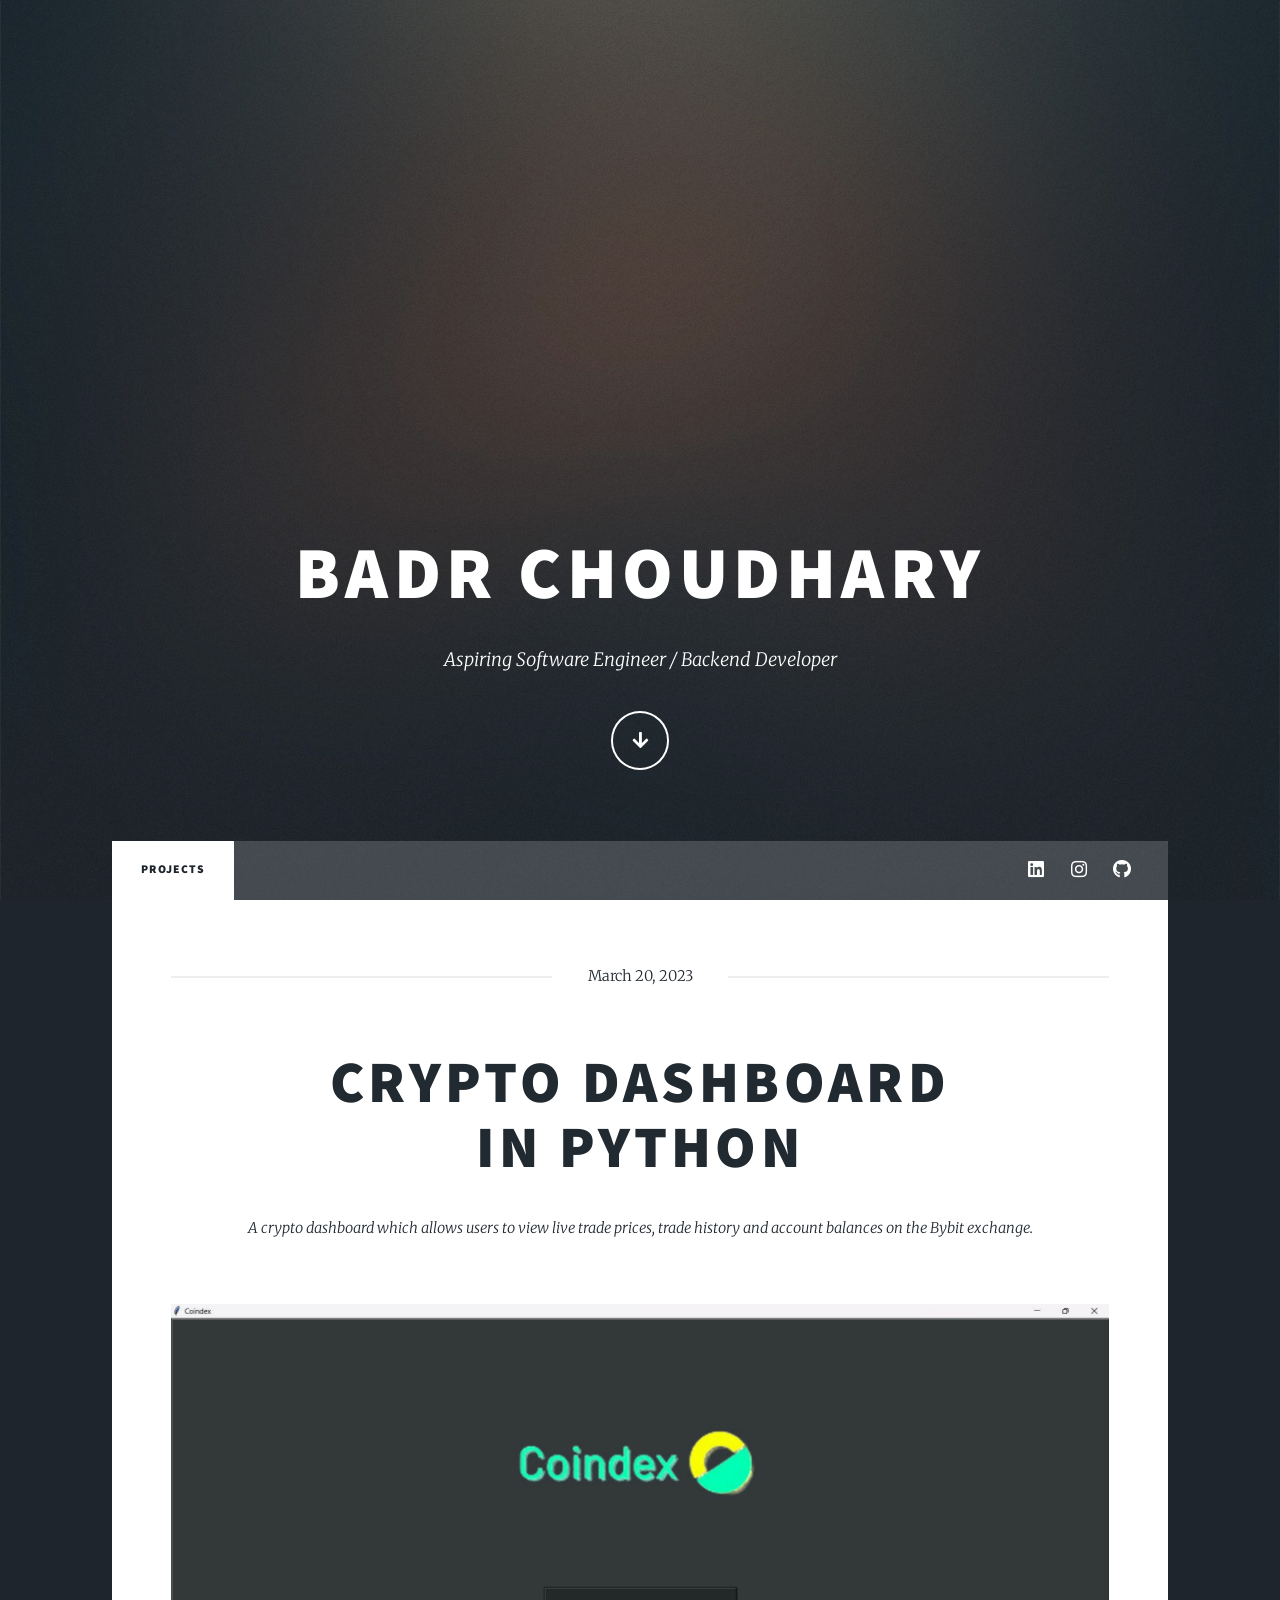
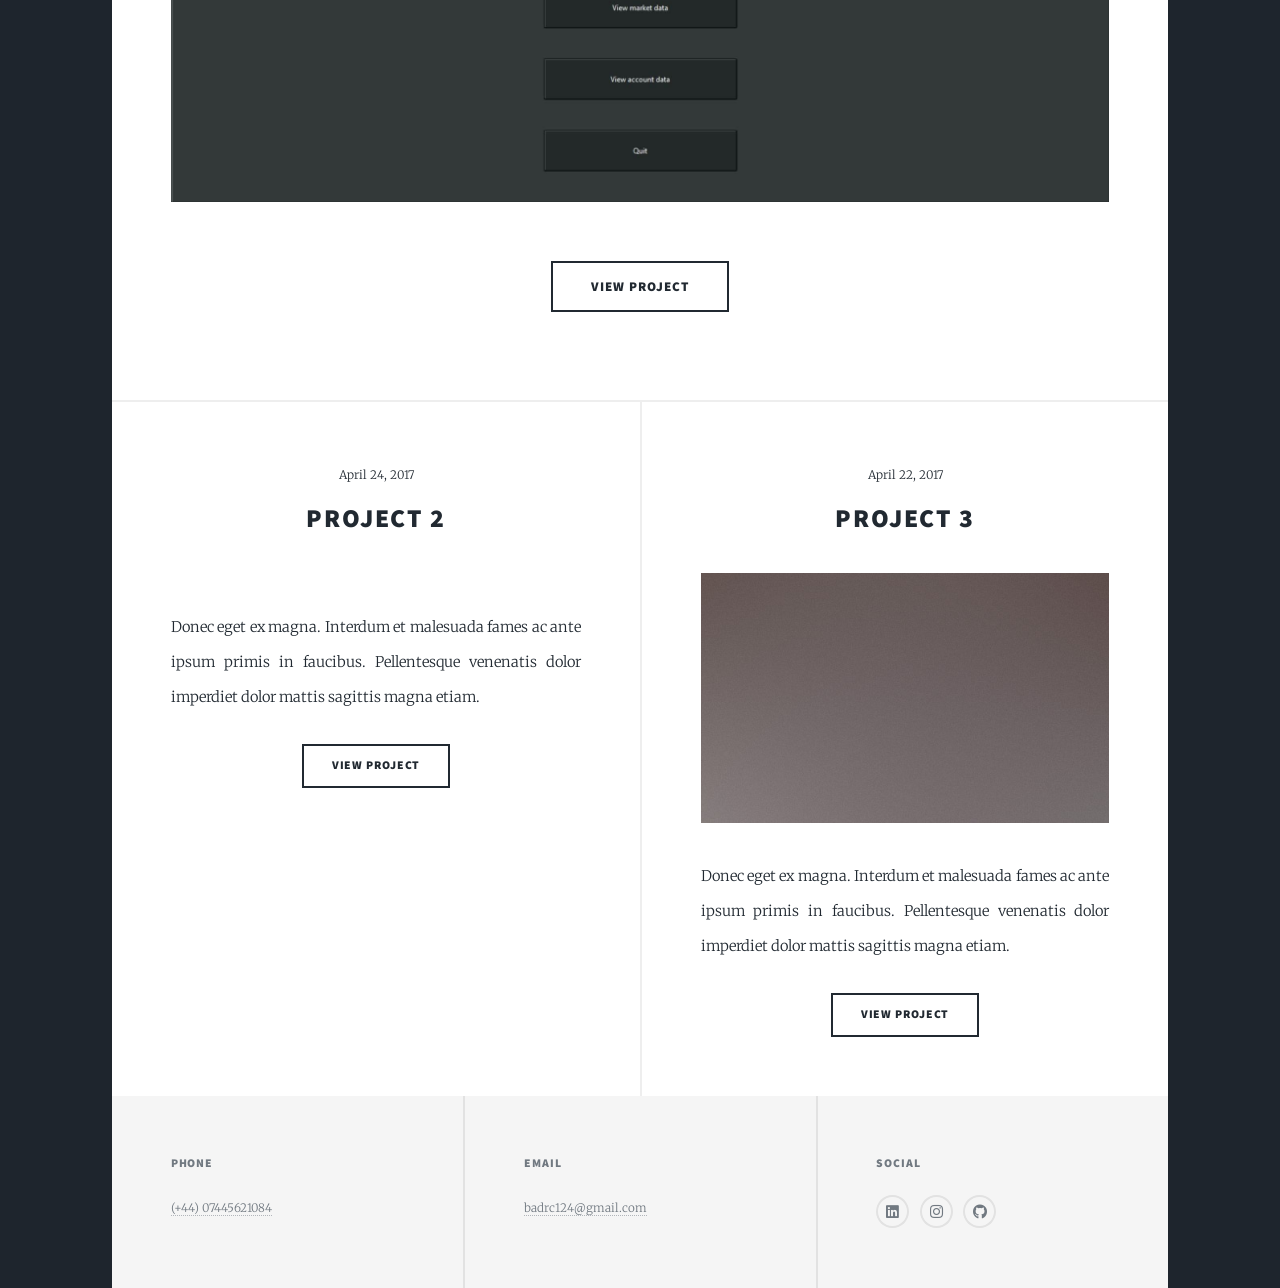
==== index.html @ b9e89e2e "Update index.html" ====
<!DOCTYPE HTML>
<html>
	<head>
		<title>Badr Choudhary Portfolio</title>
		<meta charset="utf-8" />
		<meta name="viewport" content="width=device-width, initial-scale=1, user-scalable=no" />
		<link rel="stylesheet" href="assets/css/main.css" />
		<noscript><link rel="stylesheet" href="assets/css/noscript.css" /></noscript>
	</head>
	<body class="is-preload">

		<!-- Wrapper -->
			<div id="wrapper" class="fade-in">

				<!-- Intro -->
					<div id="intro">
						<h1>Badr Choudhary<br />
						</h1>
						<p>Aspiring Software Engineer / Backend Developer</p>
						<ul class="actions">
							<li><a href="#header" class="button icon solid solo fa-arrow-down scrolly">Continue</a></li>
						</ul>
					</div>

				<!-- Header -->
					<header id="header">
						<a href="Badr Choudhary CV [Jan25].pdf" class="logo">Resume</a>
					</header>

				<!-- Nav -->
					<nav id="nav">
						<ul class="links">
							<li class="active"><a href="index.html">Projects</a></li>
						</ul>
						<ul class="icons">
							<li><a href="https://www.linkedin.com/in/badr-c-0513931ab/" class="icon brands fa-linkedin"><span class="label">LinkedIn</span></a></li>
							<li><a href="https://www.instagram.com/badrc15/" class="icon brands fa-instagram"><span class="label">Instagram</span></a></li>
							<li><a href="https://github.com/badrc15" class="icon brands fa-github"><span class="label">GitHub</span></a></li>
						</ul>
					</nav>

				<!-- Main -->
					<div id="main">

						<!-- Featured Post -->
							<article class="post featured">
								<header class="major">
									<span class="date">March 20, 2023</span>
									<h2><a href="https://github.com/badrc15/Crypto-Dashboard/blob/main/main.py">Crypto Dashboard<br>
									in Python</a></h2>
									<p>A crypto dashboard which allows users to view live trade prices, trade history and account balances on the Bybit exchange.</p>
								</header>
								<a href="https://github.com/badrc15/Crypto-Dashboard/blob/main/main.py" class="image main"><img src="images/CryptoProject.jpg" alt="" /></a>
								<ul class="actions special">
									<li><a href="https://github.com/badrc15/Crypto-Dashboard/blob/main/main.py" class="button large">View Project</a></li>
								</ul>
							</article>

						<!-- Posts -->
							<section class="posts">
								<article>
									<header>
										<span class="date">April 24, 2017</span>
										<h2><a href="#">Project 2</a></h2>
									</header>
									<a href="#" class="image fit"><img src="CryptoProject.jpg" alt="" /></a>
									<p>Donec eget ex magna. Interdum et malesuada fames ac ante ipsum primis in faucibus. Pellentesque venenatis dolor imperdiet dolor mattis sagittis magna etiam.</p>
									<ul class="actions special">
										<li><a href="#" class="button">View Project</a></li>
									</ul>
								</article>
								<article>
									<header>
										<span class="date">April 22, 2017</span>
										<h2><a href="#">Project 3</a></h2>
									</header>
									<a href="#" class="image fit"><img src="images/pic03.jpg" alt="" /></a>
									<p>Donec eget ex magna. Interdum et malesuada fames ac ante ipsum primis in faucibus. Pellentesque venenatis dolor imperdiet dolor mattis sagittis magna etiam.</p>
									<ul class="actions special">
										<li><a href="#" class="button">View Project</a></li>
									</ul>
								</article>
							</section>
					</div>

				<!-- Footer -->
				<footer id="footer">
						<section>
							<h3>Phone</h3>
							<p><a href="#">(+44) 07445621084</a></p>
						</section>
						<section>
							<h3>Email</h3>
							<p><a href="#">badrc124@gmail.com</a></p>
						</section>
						<section>
							<h3>Social</h3>
							<ul class="icons alt">
								<li><a href="https://www.linkedin.com/in/badr-c-0513931ab/" class="icon brands fa-linkedin"><span class="label">LinkedIn</span></a></li>
								<li><a href="https://www.instagram.com/badrc15/" class="icon brands alt fa-instagram"><span class="label">Instagram</span></a></li>
								<li><a href="https://github.com/badrc15" class="icon brands alt fa-github"><span class="label">GitHub</span></a></li>
							</ul>
						</section>
				</footer>
			</div>

		<!-- Scripts -->
			<script src="assets/js/jquery.min.js"></script>
			<script src="assets/js/jquery.scrollex.min.js"></script>
			<script src="assets/js/jquery.scrolly.min.js"></script>
			<script src="assets/js/browser.min.js"></script>
			<script src="assets/js/breakpoints.min.js"></script>
			<script src="assets/js/util.js"></script>
			<script src="assets/js/main.js"></script>

	</body>
</html>
---- assets/css/main.css ----
@import url(fontawesome-all.min.css);
@import url("https://fonts.googleapis.com/css?family=Merriweather:300,700,300italic,700italic|Source+Sans+Pro:900");

/*
	Massively by HTML5 UP
	html5up.net | @ajlkn
	Free for personal and commercial use under the CCA 3.0 license (html5up.net/license)
*/

html, body, div, span, applet, object,
iframe, h1, h2, h3, h4, h5, h6, p, blockquote,
pre, a, abbr, acronym, address, big, cite,
code, del, dfn, em, img, ins, kbd, q, s, samp,
small, strike, strong, sub, sup, tt, var, b,
u, i, center, dl, dt, dd, ol, ul, li, fieldset,
form, label, legend, table, caption, tbody,
tfoot, thead, tr, th, td, article, aside,
canvas, details, embed, figure, figcaption,
footer, header, hgroup, menu, nav, output, ruby,
section, summary, time, mark, audio, video {
	margin: 0;
	padding: 0;
	border: 0;
	font-size: 100%;
	font: inherit;
	vertical-align: baseline;}

article, aside, details, figcaption, figure,
footer, header, hgroup, menu, nav, section {
	display: block;}

body {
	line-height: 1;
}

ol, ul {
	list-style: none;
}

blockquote, q {
	quotes: none;
}

	blockquote:before, blockquote:after, q:before, q:after {
		content: '';
		content: none;
	}

table {
	border-collapse: collapse;
	border-spacing: 0;
}

body {
	-webkit-text-size-adjust: none;
}

mark {
	background-color: transparent;
	color: inherit;
}

input::-moz-focus-inner {
	border: 0;
	padding: 0;
}

input, select, textarea {
	-moz-appearance: none;
	-webkit-appearance: none;
	-ms-appearance: none;
	appearance: none;
}

/* Basic */

	@-ms-viewport {
		width: device-width;
	}

	body {
		-ms-overflow-style: scrollbar;
	}

	@media screen and (max-width: 480px) {

		html, body {
			min-width: 320px;
		}

	}

	html {
		box-sizing: border-box;
	}

	*, *:before, *:after {
		box-sizing: inherit;
	}

	body {
		background-color: #1e252d;
	}

		body.is-preload *, body.is-preload *:before, body.is-preload *:after {
			-moz-animation: none !important;
			-webkit-animation: none !important;
			-ms-animation: none !important;
			animation: none !important;
			-moz-transition: none !important;
			-webkit-transition: none !important;
			-ms-transition: none !important;
			transition: none !important;
		}

/* Type */

	html {
		font-size: 16pt;
	}

		@media screen and (max-width: 1680px) {

			html {
				font-size: 12pt;
			}

		}

		@media screen and (max-width: 1280px) {

			html {
				font-size: 11pt;
			}

		}

		@media screen and (max-width: 360px) {

			html {
				font-size: 10pt;
			}

		}

	body {
		color: #212931;
	}

	body, input, select, textarea {
		font-family: "Merriweather", Georgia, serif;
		font-weight: 300;
		font-size: 1rem;
		line-height: 2.375;
	}

	a {
		-moz-transition: color 0.2s ease-in-out, background-color 0.2s ease-in-out, border-color 0.2s ease-in-out, box-shadow 0.2s ease-in-out;
		-webkit-transition: color 0.2s ease-in-out, background-color 0.2s ease-in-out, border-color 0.2s ease-in-out, box-shadow 0.2s ease-in-out;
		-ms-transition: color 0.2s ease-in-out, background-color 0.2s ease-in-out, border-color 0.2s ease-in-out, box-shadow 0.2s ease-in-out;
		transition: color 0.2s ease-in-out, background-color 0.2s ease-in-out, border-color 0.2s ease-in-out, box-shadow 0.2s ease-in-out;
		border-bottom: dotted 1px;
		text-decoration: none;
	}

		a:hover {
			border-bottom-color: transparent;
		}

	strong, b {
		font-weight: 600;
	}

	em, i {
		font-style: italic;
	}

	p {
		text-align: justify;
		margin: 0 0 2rem 0;
	}

	h1, h2, h3, h4, h5, h6 {
		font-family: "Source Sans Pro", Helvetica, sans-serif;
		font-weight: 900;
		line-height: 1.5;
		letter-spacing: 0.075em;
		text-transform: uppercase;
		margin: 0 0 1rem 0;
	}

		h1 a, h2 a, h3 a, h4 a, h5 a, h6 a {
			border-bottom: 0;
			color: inherit;
			text-decoration: none;
		}

	h1 {
		font-size: 4rem;
		line-height: 1.1;
		margin: 0 0 2rem 0;
	}

	h2 {
		font-size: 1.75rem;
		line-height: 1.3;
		margin: 0 0 1.5rem 0;
	}

	h3 {
		font-size: 1.25rem;
		margin: 0 0 1.5rem 0;
	}

	h4 {
		font-size: 1rem;
	}

	h5 {
		font-size: 0.9rem;
	}

	h6 {
		font-size: 0.8rem;
	}

	sub {
		font-size: 0.8rem;
		position: relative;
		top: 0.5rem;
	}

	sup {
		font-size: 0.8rem;
		position: relative;
		top: -0.5rem;
	}

	blockquote {
		border-left: solid 4px;
		font-style: italic;
		margin: 0 0 2rem 0;
		padding: 0.5rem 0 0.5rem 2rem;
	}

	code {
		border: solid 2px;
		font-family: "Courier New", monospace;
		font-size: 0.9rem;
		margin: 0 0.25rem;
		padding: 0.25rem 0.65rem;
	}

	pre {
		-webkit-overflow-scrolling: touch;
		font-family: "Courier New", monospace;
		font-size: 0.9rem;
		margin: 0 0 2rem 0;
	}

		pre code {
			display: block;
			line-height: 1.75;
			padding: 1rem 1.5rem;
			overflow-x: auto;
		}

	hr {
		border: 0;
		border-bottom: solid 2px;
		margin: 3rem 0;
	}

		hr.major {
			margin: 5rem 0;
		}

	.align-left {
		text-align: left;
	}

	.align-center {
		text-align: center;
	}

	.align-right {
		text-align: right;
	}

	input, select, textarea {
		color: #212931;
	}

	a {
		color: #212931;
		border-bottom-color: rgba(33, 41, 49, 0.5);
	}

		a:hover {
			border-bottom-color: transparent;
			color: #18bfef !important;
		}

	strong, b {
		color: #212931;
	}

	h1, h2, h3, h4, h5, h6 {
		color: #212931;
	}

	blockquote {
		border-left-color: #eeeeee;
	}

	code {
		background: rgba(220, 220, 220, 0.25);
		border-color: #eeeeee;
	}

	hr {
		border-bottom-color: #eeeeee;
	}

/* Row */

	.row {
		display: flex;
		flex-wrap: wrap;
		box-sizing: border-box;
		align-items: stretch;
	}

		.row > * {
			box-sizing: border-box;
		}

		.row.gtr-uniform > * > :last-child {
			margin-bottom: 0;
		}

		.row.aln-left {
			justify-content: flex-start;
		}

		.row.aln-center {
			justify-content: center;
		}

		.row.aln-right {
			justify-content: flex-end;
		}

		.row.aln-top {
			align-items: flex-start;
		}

		.row.aln-middle {
			align-items: center;
		}

		.row.aln-bottom {
			align-items: flex-end;
		}

		.row > .imp {
			order: -1;
		}

		.row > .col-1 {
			width: 8.33333%;
		}

		.row > .off-1 {
			margin-left: 8.33333%;
		}

		.row > .col-2 {
			width: 16.66667%;
		}

		.row > .off-2 {
			margin-left: 16.66667%;
		}

		.row > .col-3 {
			width: 25%;
		}

		.row > .off-3 {
			margin-left: 25%;
		}

		.row > .col-4 {
			width: 33.33333%;
		}

		.row > .off-4 {
			margin-left: 33.33333%;
		}

		.row > .col-5 {
			width: 41.66667%;
		}

		.row > .off-5 {
			margin-left: 41.66667%;
		}

		.row > .col-6 {
			width: 50%;
		}

		.row > .off-6 {
			margin-left: 50%;
		}

		.row > .col-7 {
			width: 58.33333%;
		}

		.row > .off-7 {
			margin-left: 58.33333%;
		}

		.row > .col-8 {
			width: 66.66667%;
		}

		.row > .off-8 {
			margin-left: 66.66667%;
		}

		.row > .col-9 {
			width: 75%;
		}

		.row > .off-9 {
			margin-left: 75%;
		}

		.row > .col-10 {
			width: 83.33333%;
		}

		.row > .off-10 {
			margin-left: 83.33333%;
		}

		.row > .col-11 {
			width: 91.66667%;
		}

		.row > .off-11 {
			margin-left: 91.66667%;
		}

		.row > .col-12 {
			width: 100%;
		}

		.row > .off-12 {
			margin-left: 100%;
		}

		.row.gtr-0 {
			margin-top: 0;
			margin-left: 0rem;
		}

			.row.gtr-0 > * {
				padding: 0 0 0 0rem;
			}

			.row.gtr-0.gtr-uniform {
				margin-top: 0rem;
			}

				.row.gtr-0.gtr-uniform > * {
					padding-top: 0rem;
				}

		.row.gtr-25 {
			margin-top: 0;
			margin-left: -0.375rem;
		}

			.row.gtr-25 > * {
				padding: 0 0 0 0.375rem;
			}

			.row.gtr-25.gtr-uniform {
				margin-top: -0.375rem;
			}

				.row.gtr-25.gtr-uniform > * {
					padding-top: 0.375rem;
				}

		.row.gtr-50 {
			margin-top: 0;
			margin-left: -0.75rem;
		}

			.row.gtr-50 > * {
				padding: 0 0 0 0.75rem;
			}

			.row.gtr-50.gtr-uniform {
				margin-top: -0.75rem;
			}

				.row.gtr-50.gtr-uniform > * {
					padding-top: 0.75rem;
				}

		.row {
			margin-top: 0;
			margin-left: -1.5rem;
		}

			.row > * {
				padding: 0 0 0 1.5rem;
			}

			.row.gtr-uniform {
				margin-top: -1.5rem;
			}

				.row.gtr-uniform > * {
					padding-top: 1.5rem;
				}

		.row.gtr-150 {
			margin-top: 0;
			margin-left: -2.25rem;
		}

			.row.gtr-150 > * {
				padding: 0 0 0 2.25rem;
			}

			.row.gtr-150.gtr-uniform {
				margin-top: -2.25rem;
			}

				.row.gtr-150.gtr-uniform > * {
					padding-top: 2.25rem;
				}

		.row.gtr-200 {
			margin-top: 0;
			margin-left: -3rem;
		}

			.row.gtr-200 > * {
				padding: 0 0 0 3rem;
			}

			.row.gtr-200.gtr-uniform {
				margin-top: -3rem;
			}

				.row.gtr-200.gtr-uniform > * {
					padding-top: 3rem;
				}

		@media screen and (max-width: 1680px) {

			.row {
				display: flex;
				flex-wrap: wrap;
				box-sizing: border-box;
				align-items: stretch;
			}

				.row > * {
					box-sizing: border-box;
				}

				.row.gtr-uniform > * > :last-child {
					margin-bottom: 0;
				}

				.row.aln-left {
					justify-content: flex-start;
				}

				.row.aln-center {
					justify-content: center;
				}

				.row.aln-right {
					justify-content: flex-end;
				}

				.row.aln-top {
					align-items: flex-start;
				}

				.row.aln-middle {
					align-items: center;
				}

				.row.aln-bottom {
					align-items: flex-end;
				}

				.row > .imp-xlarge {
					order: -1;
				}

				.row > .col-1-xlarge {
					width: 8.33333%;
				}

				.row > .off-1-xlarge {
					margin-left: 8.33333%;
				}

				.row > .col-2-xlarge {
					width: 16.66667%;
				}

				.row > .off-2-xlarge {
					margin-left: 16.66667%;
				}

				.row > .col-3-xlarge {
					width: 25%;
				}

				.row > .off-3-xlarge {
					margin-left: 25%;
				}

				.row > .col-4-xlarge {
					width: 33.33333%;
				}

				.row > .off-4-xlarge {
					margin-left: 33.33333%;
				}

				.row > .col-5-xlarge {
					width: 41.66667%;
				}

				.row > .off-5-xlarge {
					margin-left: 41.66667%;
				}

				.row > .col-6-xlarge {
					width: 50%;
				}

				.row > .off-6-xlarge {
					margin-left: 50%;
				}

				.row > .col-7-xlarge {
					width: 58.33333%;
				}

				.row > .off-7-xlarge {
					margin-left: 58.33333%;
				}

				.row > .col-8-xlarge {
					width: 66.66667%;
				}

				.row > .off-8-xlarge {
					margin-left: 66.66667%;
				}

				.row > .col-9-xlarge {
					width: 75%;
				}

				.row > .off-9-xlarge {
					margin-left: 75%;
				}

				.row > .col-10-xlarge {
					width: 83.33333%;
				}

				.row > .off-10-xlarge {
					margin-left: 83.33333%;
				}

				.row > .col-11-xlarge {
					width: 91.66667%;
				}

				.row > .off-11-xlarge {
					margin-left: 91.66667%;
				}

				.row > .col-12-xlarge {
					width: 100%;
				}

				.row > .off-12-xlarge {
					margin-left: 100%;
				}

				.row.gtr-0 {
					margin-top: 0;
					margin-left: 0rem;
				}

					.row.gtr-0 > * {
						padding: 0 0 0 0rem;
					}

					.row.gtr-0.gtr-uniform {
						margin-top: 0rem;
					}

						.row.gtr-0.gtr-uniform > * {
							padding-top: 0rem;
						}

				.row.gtr-25 {
					margin-top: 0;
					margin-left: -0.375rem;
				}

					.row.gtr-25 > * {
						padding: 0 0 0 0.375rem;
					}

					.row.gtr-25.gtr-uniform {
						margin-top: -0.375rem;
					}

						.row.gtr-25.gtr-uniform > * {
							padding-top: 0.375rem;
						}

				.row.gtr-50 {
					margin-top: 0;
					margin-left: -0.75rem;
				}

					.row.gtr-50 > * {
						padding: 0 0 0 0.75rem;
					}

					.row.gtr-50.gtr-uniform {
						margin-top: -0.75rem;
					}

						.row.gtr-50.gtr-uniform > * {
							padding-top: 0.75rem;
						}

				.row {
					margin-top: 0;
					margin-left: -1.5rem;
				}

					.row > * {
						padding: 0 0 0 1.5rem;
					}

					.row.gtr-uniform {
						margin-top: -1.5rem;
					}

						.row.gtr-uniform > * {
							padding-top: 1.5rem;
						}

				.row.gtr-150 {
					margin-top: 0;
					margin-left: -2.25rem;
				}

					.row.gtr-150 > * {
						padding: 0 0 0 2.25rem;
					}

					.row.gtr-150.gtr-uniform {
						margin-top: -2.25rem;
					}

						.row.gtr-150.gtr-uniform > * {
							padding-top: 2.25rem;
						}

				.row.gtr-200 {
					margin-top: 0;
					margin-left: -3rem;
				}

					.row.gtr-200 > * {
						padding: 0 0 0 3rem;
					}

					.row.gtr-200.gtr-uniform {
						margin-top: -3rem;
					}

						.row.gtr-200.gtr-uniform > * {
							padding-top: 3rem;
						}

		}

		@media screen and (max-width: 1280px) {

			.row {
				display: flex;
				flex-wrap: wrap;
				box-sizing: border-box;
				align-items: stretch;
			}

				.row > * {
					box-sizing: border-box;
				}

				.row.gtr-uniform > * > :last-child {
					margin-bottom: 0;
				}

				.row.aln-left {
					justify-content: flex-start;
				}

				.row.aln-center {
					justify-content: center;
				}

				.row.aln-right {
					justify-content: flex-end;
				}

				.row.aln-top {
					align-items: flex-start;
				}

				.row.aln-middle {
					align-items: center;
				}

				.row.aln-bottom {
					align-items: flex-end;
				}

				.row > .imp-large {
					order: -1;
				}

				.row > .col-1-large {
					width: 8.33333%;
				}

				.row > .off-1-large {
					margin-left: 8.33333%;
				}

				.row > .col-2-large {
					width: 16.66667%;
				}

				.row > .off-2-large {
					margin-left: 16.66667%;
				}

				.row > .col-3-large {
					width: 25%;
				}

				.row > .off-3-large {
					margin-left: 25%;
				}

				.row > .col-4-large {
					width: 33.33333%;
				}

				.row > .off-4-large {
					margin-left: 33.33333%;
				}

				.row > .col-5-large {
					width: 41.66667%;
				}

				.row > .off-5-large {
					margin-left: 41.66667%;
				}

				.row > .col-6-large {
					width: 50%;
				}

				.row > .off-6-large {
					margin-left: 50%;
				}

				.row > .col-7-large {
					width: 58.33333%;
				}

				.row > .off-7-large {
					margin-left: 58.33333%;
				}

				.row > .col-8-large {
					width: 66.66667%;
				}

				.row > .off-8-large {
					margin-left: 66.66667%;
				}

				.row > .col-9-large {
					width: 75%;
				}

				.row > .off-9-large {
					margin-left: 75%;
				}

				.row > .col-10-large {
					width: 83.33333%;
				}

				.row > .off-10-large {
					margin-left: 83.33333%;
				}

				.row > .col-11-large {
					width: 91.66667%;
				}

				.row > .off-11-large {
					margin-left: 91.66667%;
				}

				.row > .col-12-large {
					width: 100%;
				}

				.row > .off-12-large {
					margin-left: 100%;
				}

				.row.gtr-0 {
					margin-top: 0;
					margin-left: 0rem;
				}

					.row.gtr-0 > * {
						padding: 0 0 0 0rem;
					}

					.row.gtr-0.gtr-uniform {
						margin-top: 0rem;
					}

						.row.gtr-0.gtr-uniform > * {
							padding-top: 0rem;
						}

				.row.gtr-25 {
					margin-top: 0;
					margin-left: -0.375rem;
				}

					.row.gtr-25 > * {
						padding: 0 0 0 0.375rem;
					}

					.row.gtr-25.gtr-uniform {
						margin-top: -0.375rem;
					}

						.row.gtr-25.gtr-uniform > * {
							padding-top: 0.375rem;
						}

				.row.gtr-50 {
					margin-top: 0;
					margin-left: -0.75rem;
				}

					.row.gtr-50 > * {
						padding: 0 0 0 0.75rem;
					}

					.row.gtr-50.gtr-uniform {
						margin-top: -0.75rem;
					}

						.row.gtr-50.gtr-uniform > * {
							padding-top: 0.75rem;
						}

				.row {
					margin-top: 0;
					margin-left: -1.5rem;
				}

					.row > * {
						padding: 0 0 0 1.5rem;
					}

					.row.gtr-uniform {
						margin-top: -1.5rem;
					}

						.row.gtr-uniform > * {
							padding-top: 1.5rem;
						}

				.row.gtr-150 {
					margin-top: 0;
					margin-left: -2.25rem;
				}

					.row.gtr-150 > * {
						padding: 0 0 0 2.25rem;
					}

					.row.gtr-150.gtr-uniform {
						margin-top: -2.25rem;
					}

						.row.gtr-150.gtr-uniform > * {
							padding-top: 2.25rem;
						}

				.row.gtr-200 {
					margin-top: 0;
					margin-left: -3rem;
				}

					.row.gtr-200 > * {
						padding: 0 0 0 3rem;
					}

					.row.gtr-200.gtr-uniform {
						margin-top: -3rem;
					}

						.row.gtr-200.gtr-uniform > * {
							padding-top: 3rem;
						}

		}

		@media screen and (max-width: 980px) {

			.row {
				display: flex;
				flex-wrap: wrap;
				box-sizing: border-box;
				align-items: stretch;
			}

				.row > * {
					box-sizing: border-box;
				}

				.row.gtr-uniform > * > :last-child {
					margin-bottom: 0;
				}

				.row.aln-left {
					justify-content: flex-start;
				}

				.row.aln-center {
					justify-content: center;
				}

				.row.aln-right {
					justify-content: flex-end;
				}

				.row.aln-top {
					align-items: flex-start;
				}

				.row.aln-middle {
					align-items: center;
				}

				.row.aln-bottom {
					align-items: flex-end;
				}

				.row > .imp-medium {
					order: -1;
				}

				.row > .col-1-medium {
					width: 8.33333%;
				}

				.row > .off-1-medium {
					margin-left: 8.33333%;
				}

				.row > .col-2-medium {
					width: 16.66667%;
				}

				.row > .off-2-medium {
					margin-left: 16.66667%;
				}

				.row > .col-3-medium {
					width: 25%;
				}

				.row > .off-3-medium {
					margin-left: 25%;
				}

				.row > .col-4-medium {
					width: 33.33333%;
				}

				.row > .off-4-medium {
					margin-left: 33.33333%;
				}

				.row > .col-5-medium {
					width: 41.66667%;
				}

				.row > .off-5-medium {
					margin-left: 41.66667%;
				}

				.row > .col-6-medium {
					width: 50%;
				}

				.row > .off-6-medium {
					margin-left: 50%;
				}

				.row > .col-7-medium {
					width: 58.33333%;
				}

				.row > .off-7-medium {
					margin-left: 58.33333%;
				}

				.row > .col-8-medium {
					width: 66.66667%;
				}

				.row > .off-8-medium {
					margin-left: 66.66667%;
				}

				.row > .col-9-medium {
					width: 75%;
				}

				.row > .off-9-medium {
					margin-left: 75%;
				}

				.row > .col-10-medium {
					width: 83.33333%;
				}

				.row > .off-10-medium {
					margin-left: 83.33333%;
				}

				.row > .col-11-medium {
					width: 91.66667%;
				}

				.row > .off-11-medium {
					margin-left: 91.66667%;
				}

				.row > .col-12-medium {
					width: 100%;
				}

				.row > .off-12-medium {
					margin-left: 100%;
				}

				.row.gtr-0 {
					margin-top: 0;
					margin-left: 0rem;
				}

					.row.gtr-0 > * {
						padding: 0 0 0 0rem;
					}

					.row.gtr-0.gtr-uniform {
						margin-top: 0rem;
					}

						.row.gtr-0.gtr-uniform > * {
							padding-top: 0rem;
						}

				.row.gtr-25 {
					margin-top: 0;
					margin-left: -0.375rem;
				}

					.row.gtr-25 > * {
						padding: 0 0 0 0.375rem;
					}

					.row.gtr-25.gtr-uniform {
						margin-top: -0.375rem;
					}

						.row.gtr-25.gtr-uniform > * {
							padding-top: 0.375rem;
						}

				.row.gtr-50 {
					margin-top: 0;
					margin-left: -0.75rem;
				}

					.row.gtr-50 > * {
						padding: 0 0 0 0.75rem;
					}

					.row.gtr-50.gtr-uniform {
						margin-top: -0.75rem;
					}

						.row.gtr-50.gtr-uniform > * {
							padding-top: 0.75rem;
						}

				.row {
					margin-top: 0;
					margin-left: -1.5rem;
				}

					.row > * {
						padding: 0 0 0 1.5rem;
					}

					.row.gtr-uniform {
						margin-top: -1.5rem;
					}

						.row.gtr-uniform > * {
							padding-top: 1.5rem;
						}

				.row.gtr-150 {
					margin-top: 0;
					margin-left: -2.25rem;
				}

					.row.gtr-150 > * {
						padding: 0 0 0 2.25rem;
					}

					.row.gtr-150.gtr-uniform {
						margin-top: -2.25rem;
					}

						.row.gtr-150.gtr-uniform > * {
							padding-top: 2.25rem;
						}

				.row.gtr-200 {
					margin-top: 0;
					margin-left: -3rem;
				}

					.row.gtr-200 > * {
						padding: 0 0 0 3rem;
					}

					.row.gtr-200.gtr-uniform {
						margin-top: -3rem;
					}

						.row.gtr-200.gtr-uniform > * {
							padding-top: 3rem;
						}

		}

		@media screen and (max-width: 736px) {

			.row {
				display: flex;
				flex-wrap: wrap;
				box-sizing: border-box;
				align-items: stretch;
			}

				.row > * {
					box-sizing: border-box;
				}

				.row.gtr-uniform > * > :last-child {
					margin-bottom: 0;
				}

				.row.aln-left {
					justify-content: flex-start;
				}

				.row.aln-center {
					justify-content: center;
				}

				.row.aln-right {
					justify-content: flex-end;
				}

				.row.aln-top {
					align-items: flex-start;
				}

				.row.aln-middle {
					align-items: center;
				}

				.row.aln-bottom {
					align-items: flex-end;
				}

				.row > .imp-small {
					order: -1;
				}

				.row > .col-1-small {
					width: 8.33333%;
				}

				.row > .off-1-small {
					margin-left: 8.33333%;
				}

				.row > .col-2-small {
					width: 16.66667%;
				}

				.row > .off-2-small {
					margin-left: 16.66667%;
				}

				.row > .col-3-small {
					width: 25%;
				}

				.row > .off-3-small {
					margin-left: 25%;
				}

				.row > .col-4-small {
					width: 33.33333%;
				}

				.row > .off-4-small {
					margin-left: 33.33333%;
				}

				.row > .col-5-small {
					width: 41.66667%;
				}

				.row > .off-5-small {
					margin-left: 41.66667%;
				}

				.row > .col-6-small {
					width: 50%;
				}

				.row > .off-6-small {
					margin-left: 50%;
				}

				.row > .col-7-small {
					width: 58.33333%;
				}

				.row > .off-7-small {
					margin-left: 58.33333%;
				}

				.row > .col-8-small {
					width: 66.66667%;
				}

				.row > .off-8-small {
					margin-left: 66.66667%;
				}

				.row > .col-9-small {
					width: 75%;
				}

				.row > .off-9-small {
					margin-left: 75%;
				}

				.row > .col-10-small {
					width: 83.33333%;
				}

				.row > .off-10-small {
					margin-left: 83.33333%;
				}

				.row > .col-11-small {
					width: 91.66667%;
				}

				.row > .off-11-small {
					margin-left: 91.66667%;
				}

				.row > .col-12-small {
					width: 100%;
				}

				.row > .off-12-small {
					margin-left: 100%;
				}

				.row.gtr-0 {
					margin-top: 0;
					margin-left: 0rem;
				}

					.row.gtr-0 > * {
						padding: 0 0 0 0rem;
					}

					.row.gtr-0.gtr-uniform {
						margin-top: 0rem;
					}

						.row.gtr-0.gtr-uniform > * {
							padding-top: 0rem;
						}

				.row.gtr-25 {
					margin-top: 0;
					margin-left: -0.375rem;
				}

					.row.gtr-25 > * {
						padding: 0 0 0 0.375rem;
					}

					.row.gtr-25.gtr-uniform {
						margin-top: -0.375rem;
					}

						.row.gtr-25.gtr-uniform > * {
							padding-top: 0.375rem;
						}

				.row.gtr-50 {
					margin-top: 0;
					margin-left: -0.75rem;
				}

					.row.gtr-50 > * {
						padding: 0 0 0 0.75rem;
					}

					.row.gtr-50.gtr-uniform {
						margin-top: -0.75rem;
					}

						.row.gtr-50.gtr-uniform > * {
							padding-top: 0.75rem;
						}

				.row {
					margin-top: 0;
					margin-left: -1.5rem;
				}

					.row > * {
						padding: 0 0 0 1.5rem;
					}

					.row.gtr-uniform {
						margin-top: -1.5rem;
					}

						.row.gtr-uniform > * {
							padding-top: 1.5rem;
						}

				.row.gtr-150 {
					margin-top: 0;
					margin-left: -2.25rem;
				}

					.row.gtr-150 > * {
						padding: 0 0 0 2.25rem;
					}

					.row.gtr-150.gtr-uniform {
						margin-top: -2.25rem;
					}

						.row.gtr-150.gtr-uniform > * {
							padding-top: 2.25rem;
						}

				.row.gtr-200 {
					margin-top: 0;
					margin-left: -3rem;
				}

					.row.gtr-200 > * {
						padding: 0 0 0 3rem;
					}

					.row.gtr-200.gtr-uniform {
						margin-top: -3rem;
					}

						.row.gtr-200.gtr-uniform > * {
							padding-top: 3rem;
						}

		}

		@media screen and (max-width: 480px) {

			.row {
				display: flex;
				flex-wrap: wrap;
				box-sizing: border-box;
				align-items: stretch;
			}

				.row > * {
					box-sizing: border-box;
				}

				.row.gtr-uniform > * > :last-child {
					margin-bottom: 0;
				}

				.row.aln-left {
					justify-content: flex-start;
				}

				.row.aln-center {
					justify-content: center;
				}

				.row.aln-right {
					justify-content: flex-end;
				}

				.row.aln-top {
					align-items: flex-start;
				}

				.row.aln-middle {
					align-items: center;
				}

				.row.aln-bottom {
					align-items: flex-end;
				}

				.row > .imp-xsmall {
					order: -1;
				}

				.row > .col-1-xsmall {
					width: 8.33333%;
				}

				.row > .off-1-xsmall {
					margin-left: 8.33333%;
				}

				.row > .col-2-xsmall {
					width: 16.66667%;
				}

				.row > .off-2-xsmall {
					margin-left: 16.66667%;
				}

				.row > .col-3-xsmall {
					width: 25%;
				}

				.row > .off-3-xsmall {
					margin-left: 25%;
				}

				.row > .col-4-xsmall {
					width: 33.33333%;
				}

				.row > .off-4-xsmall {
					margin-left: 33.33333%;
				}

				.row > .col-5-xsmall {
					width: 41.66667%;
				}

				.row > .off-5-xsmall {
					margin-left: 41.66667%;
				}

				.row > .col-6-xsmall {
					width: 50%;
				}

				.row > .off-6-xsmall {
					margin-left: 50%;
				}

				.row > .col-7-xsmall {
					width: 58.33333%;
				}

				.row > .off-7-xsmall {
					margin-left: 58.33333%;
				}

				.row > .col-8-xsmall {
					width: 66.66667%;
				}

				.row > .off-8-xsmall {
					margin-left: 66.66667%;
				}

				.row > .col-9-xsmall {
					width: 75%;
				}

				.row > .off-9-xsmall {
					margin-left: 75%;
				}

				.row > .col-10-xsmall {
					width: 83.33333%;
				}

				.row > .off-10-xsmall {
					margin-left: 83.33333%;
				}

				.row > .col-11-xsmall {
					width: 91.66667%;
				}

				.row > .off-11-xsmall {
					margin-left: 91.66667%;
				}

				.row > .col-12-xsmall {
					width: 100%;
				}

				.row > .off-12-xsmall {
					margin-left: 100%;
				}

				.row.gtr-0 {
					margin-top: 0;
					margin-left: 0rem;
				}

					.row.gtr-0 > * {
						padding: 0 0 0 0rem;
					}

					.row.gtr-0.gtr-uniform {
						margin-top: 0rem;
					}

						.row.gtr-0.gtr-uniform > * {
							padding-top: 0rem;
						}

				.row.gtr-25 {
					margin-top: 0;
					margin-left: -0.375rem;
				}

					.row.gtr-25 > * {
						padding: 0 0 0 0.375rem;
					}

					.row.gtr-25.gtr-uniform {
						margin-top: -0.375rem;
					}

						.row.gtr-25.gtr-uniform > * {
							padding-top: 0.375rem;
						}

				.row.gtr-50 {
					margin-top: 0;
					margin-left: -0.75rem;
				}

					.row.gtr-50 > * {
						padding: 0 0 0 0.75rem;
					}

					.row.gtr-50.gtr-uniform {
						margin-top: -0.75rem;
					}

						.row.gtr-50.gtr-uniform > * {
							padding-top: 0.75rem;
						}

				.row {
					margin-top: 0;
					margin-left: -1.5rem;
				}

					.row > * {
						padding: 0 0 0 1.5rem;
					}

					.row.gtr-uniform {
						margin-top: -1.5rem;
					}

						.row.gtr-uniform > * {
							padding-top: 1.5rem;
						}

				.row.gtr-150 {
					margin-top: 0;
					margin-left: -2.25rem;
				}

					.row.gtr-150 > * {
						padding: 0 0 0 2.25rem;
					}

					.row.gtr-150.gtr-uniform {
						margin-top: -2.25rem;
					}

						.row.gtr-150.gtr-uniform > * {
							padding-top: 2.25rem;
						}

				.row.gtr-200 {
					margin-top: 0;
					margin-left: -3rem;
				}

					.row.gtr-200 > * {
						padding: 0 0 0 3rem;
					}

					.row.gtr-200.gtr-uniform {
						margin-top: -3rem;
					}

						.row.gtr-200.gtr-uniform > * {
							padding-top: 3rem;
						}

		}

		@media screen and (max-width: 360px) {

			.row {
				display: flex;
				flex-wrap: wrap;
				box-sizing: border-box;
				align-items: stretch;
			}

				.row > * {
					box-sizing: border-box;
				}

				.row.gtr-uniform > * > :last-child {
					margin-bottom: 0;
				}

				.row.aln-left {
					justify-content: flex-start;
				}

				.row.aln-center {
					justify-content: center;
				}

				.row.aln-right {
					justify-content: flex-end;
				}

				.row.aln-top {
					align-items: flex-start;
				}

				.row.aln-middle {
					align-items: center;
				}

				.row.aln-bottom {
					align-items: flex-end;
				}

				.row > .imp-xxsmall {
					order: -1;
				}

				.row > .col-1-xxsmall {
					width: 8.33333%;
				}

				.row > .off-1-xxsmall {
					margin-left: 8.33333%;
				}

				.row > .col-2-xxsmall {
					width: 16.66667%;
				}

				.row > .off-2-xxsmall {
					margin-left: 16.66667%;
				}

				.row > .col-3-xxsmall {
					width: 25%;
				}

				.row > .off-3-xxsmall {
					margin-left: 25%;
				}

				.row > .col-4-xxsmall {
					width: 33.33333%;
				}

				.row > .off-4-xxsmall {
					margin-left: 33.33333%;
				}

				.row > .col-5-xxsmall {
					width: 41.66667%;
				}

				.row > .off-5-xxsmall {
					margin-left: 41.66667%;
				}

				.row > .col-6-xxsmall {
					width: 50%;
				}

				.row > .off-6-xxsmall {
					margin-left: 50%;
				}

				.row > .col-7-xxsmall {
					width: 58.33333%;
				}

				.row > .off-7-xxsmall {
					margin-left: 58.33333%;
				}

				.row > .col-8-xxsmall {
					width: 66.66667%;
				}

				.row > .off-8-xxsmall {
					margin-left: 66.66667%;
				}

				.row > .col-9-xxsmall {
					width: 75%;
				}

				.row > .off-9-xxsmall {
					margin-left: 75%;
				}

				.row > .col-10-xxsmall {
					width: 83.33333%;
				}

				.row > .off-10-xxsmall {
					margin-left: 83.33333%;
				}

				.row > .col-11-xxsmall {
					width: 91.66667%;
				}

				.row > .off-11-xxsmall {
					margin-left: 91.66667%;
				}

				.row > .col-12-xxsmall {
					width: 100%;
				}

				.row > .off-12-xxsmall {
					margin-left: 100%;
				}

				.row.gtr-0 {
					margin-top: 0;
					margin-left: 0rem;
				}

					.row.gtr-0 > * {
						padding: 0 0 0 0rem;
					}

					.row.gtr-0.gtr-uniform {
						margin-top: 0rem;
					}

						.row.gtr-0.gtr-uniform > * {
							padding-top: 0rem;
						}

				.row.gtr-25 {
					margin-top: 0;
					margin-left: -0.375rem;
				}

					.row.gtr-25 > * {
						padding: 0 0 0 0.375rem;
					}

					.row.gtr-25.gtr-uniform {
						margin-top: -0.375rem;
					}

						.row.gtr-25.gtr-uniform > * {
							padding-top: 0.375rem;
						}

				.row.gtr-50 {
					margin-top: 0;
					margin-left: -0.75rem;
				}

					.row.gtr-50 > * {
						padding: 0 0 0 0.75rem;
					}

					.row.gtr-50.gtr-uniform {
						margin-top: -0.75rem;
					}

						.row.gtr-50.gtr-uniform > * {
							padding-top: 0.75rem;
						}

				.row {
					margin-top: 0;
					margin-left: -1.5rem;
				}

					.row > * {
						padding: 0 0 0 1.5rem;
					}

					.row.gtr-uniform {
						margin-top: -1.5rem;
					}

						.row.gtr-uniform > * {
							padding-top: 1.5rem;
						}

				.row.gtr-150 {
					margin-top: 0;
					margin-left: -2.25rem;
				}

					.row.gtr-150 > * {
						padding: 0 0 0 2.25rem;
					}

					.row.gtr-150.gtr-uniform {
						margin-top: -2.25rem;
					}

						.row.gtr-150.gtr-uniform > * {
							padding-top: 2.25rem;
						}

				.row.gtr-200 {
					margin-top: 0;
					margin-left: -3rem;
				}

					.row.gtr-200 > * {
						padding: 0 0 0 3rem;
					}

					.row.gtr-200.gtr-uniform {
						margin-top: -3rem;
					}

						.row.gtr-200.gtr-uniform > * {
							padding-top: 3rem;
						}

		}

/* Box */

	.box {
		border: solid 2px;
		margin-bottom: 2rem;
		padding: 1.5rem;
	}

		.box > :last-child,
		.box > :last-child > :last-child,
		.box > :last-child > :last-child > :last-child {
			margin-bottom: 0;
		}

		.box.alt {
			border: 0;
			border-radius: 0;
			padding: 0;
		}

	.box {
		border-color: #eeeeee;
	}

/* Button */

	input[type="submit"],
	input[type="reset"],
	input[type="button"],
	button,
	.button {
		-moz-appearance: none;
		-webkit-appearance: none;
		-ms-appearance: none;
		appearance: none;
		-moz-transition: background-color 0.2s ease-in-out, box-shadow 0.2s ease-in-out, color 0.2s ease-in-out;
		-webkit-transition: background-color 0.2s ease-in-out, box-shadow 0.2s ease-in-out, color 0.2s ease-in-out;
		-ms-transition: background-color 0.2s ease-in-out, box-shadow 0.2s ease-in-out, color 0.2s ease-in-out;
		transition: background-color 0.2s ease-in-out, box-shadow 0.2s ease-in-out, color 0.2s ease-in-out;
		border: 0;
		border-radius: 0;
		cursor: pointer;
		display: inline-block;
		font-family: "Source Sans Pro", Helvetica, sans-serif;
		font-size: 0.8rem;
		font-weight: 900;
		letter-spacing: 0.075em;
		height: 3rem;
		line-height: 3rem;
		padding: 0 2rem;
		text-align: center;
		text-decoration: none;
		text-transform: uppercase;
		white-space: nowrap;
	}

		input[type="submit"].icon:before,
		input[type="reset"].icon:before,
		input[type="button"].icon:before,
		button.icon:before,
		.button.icon:before {
			margin-right: 0.5rem;
		}

		input[type="submit"].icon.solo,
		input[type="reset"].icon.solo,
		input[type="button"].icon.solo,
		button.icon.solo,
		.button.icon.solo {
			position: relative;
			width: 4rem;
			height: 4rem;
			line-height: 4rem;
			border-radius: 4rem;
			text-indent: 4rem;
			overflow: hidden;
			padding: 0;
			white-space: nowrap;
		}

			input[type="submit"].icon.solo:before,
			input[type="reset"].icon.solo:before,
			input[type="button"].icon.solo:before,
			button.icon.solo:before,
			.button.icon.solo:before {
				position: absolute;
				display: block;
				top: 0;
				left: 0;
				width: inherit;
				height: inherit;
				line-height: inherit;
				font-size: 1.25rem;
				margin-right: 0;
				text-align: center;
				text-indent: 0;
			}

		input[type="submit"].fit,
		input[type="reset"].fit,
		input[type="button"].fit,
		button.fit,
		.button.fit {
			width: 100%;
		}

		input[type="submit"].small,
		input[type="reset"].small,
		input[type="button"].small,
		button.small,
		.button.small {
			font-size: 0.7rem;
			height: 2.5rem;
			line-height: 2.5rem;
			padding: 0 1.5rem;
		}

		input[type="submit"].large,
		input[type="reset"].large,
		input[type="button"].large,
		button.large,
		.button.large {
			font-size: 0.9rem;
			height: 3.5rem;
			line-height: 3.5rem;
			padding: 0 2.75rem;
		}

		@media screen and (max-width: 980px) {

			input[type="submit"],
			input[type="reset"],
			input[type="button"],
			button,
			.button {
				font-size: 0.9rem;
				height: 3.25rem;
				line-height: 3.25rem;
			}

				input[type="submit"].large,
				input[type="reset"].large,
				input[type="button"].large,
				button.large,
				.button.large {
					font-size: 1rem;
					height: 3.75rem;
					line-height: 3.75rem;
				}

		}

		input[type="submit"].disabled, input[type="submit"]:disabled,
		input[type="reset"].disabled,
		input[type="reset"]:disabled,
		input[type="button"].disabled,
		input[type="button"]:disabled,
		button.disabled,
		button:disabled,
		.button.disabled,
		.button:disabled {
			pointer-events: none;
			opacity: 0.25;
		}

	input[type="submit"],
	input[type="reset"],
	input[type="button"],
	button,
	.button {
		background-color: transparent;
		box-shadow: inset 0 0 0 2px #212931;
		color: #212931 !important;
	}

		input[type="submit"]:hover,
		input[type="reset"]:hover,
		input[type="button"]:hover,
		button:hover,
		.button:hover {
			box-shadow: inset 0 0 0 2px #18bfef;
			color: #18bfef !important;
		}

		input[type="submit"].primary,
		input[type="reset"].primary,
		input[type="button"].primary,
		button.primary,
		.button.primary {
			background-color: #212931;
			box-shadow: none;
			color: #ffffff !important;
		}

			input[type="submit"].primary:hover,
			input[type="reset"].primary:hover,
			input[type="button"].primary:hover,
			button.primary:hover,
			.button.primary:hover {
				background-color: #18bfef;
			}

/* Form */

	form {
		margin: 0 0 2rem 0;
	}

		form > :last-child {
			margin-bottom: 0;
		}

		form > .fields {
			display: -moz-flex;
			display: -webkit-flex;
			display: -ms-flex;
			display: flex;
			-moz-flex-wrap: wrap;
			-webkit-flex-wrap: wrap;
			-ms-flex-wrap: wrap;
			flex-wrap: wrap;
			width: calc(100% + 3rem);
			margin: -1.5rem 0 2rem -1.5rem;
		}

			form > .fields > .field {
				-moz-flex-grow: 0;
				-webkit-flex-grow: 0;
				-ms-flex-grow: 0;
				flex-grow: 0;
				-moz-flex-shrink: 0;
				-webkit-flex-shrink: 0;
				-ms-flex-shrink: 0;
				flex-shrink: 0;
				padding: 1.5rem 0 0 1.5rem;
				width: calc(100% - 1.5rem);
			}

				form > .fields > .field.half {
					width: calc(50% - 0.75rem);
				}

				form > .fields > .field.third {
					width: calc(100%/3 - 0.5rem);
				}

				form > .fields > .field.quarter {
					width: calc(25% - 0.375rem);
				}

		@media screen and (max-width: 480px) {

			form > .fields {
				width: calc(100% + 3rem);
				margin: -1.5rem 0 2rem -1.5rem;
			}

				form > .fields > .field {
					padding: 1.5rem 0 0 1.5rem;
					width: calc(100% - 1.5rem);
				}

					form > .fields > .field.half {
						width: calc(100% - 1.5rem);
					}

					form > .fields > .field.third {
						width: calc(100% - 1.5rem);
					}

					form > .fields > .field.quarter {
						width: calc(100% - 1.5rem);
					}

		}

	label {
		display: block;
		font-family: "Source Sans Pro", Helvetica, sans-serif;
		font-weight: 900;
		line-height: 1.5;
		letter-spacing: 0.075em;
		font-size: 0.8rem;
		text-transform: uppercase;
		margin: 0 0 0.75rem 0;
	}

		@media screen and (max-width: 980px) {

			label {
				font-size: 0.9rem;
			}

		}

	input[type="text"],
	input[type="password"],
	input[type="email"],
	select,
	textarea {
		-moz-appearance: none;
		-webkit-appearance: none;
		-ms-appearance: none;
		appearance: none;
		background: transparent;
		border-radius: 0;
		border: solid 2px;
		color: inherit;
		display: block;
		outline: 0;
		padding: 0 1rem;
		text-decoration: none;
		width: 100%;
	}

		input[type="text"]:invalid,
		input[type="password"]:invalid,
		input[type="email"]:invalid,
		select:invalid,
		textarea:invalid {
			box-shadow: none;
		}

	select {
		background-size: 1.25rem;
		background-repeat: no-repeat;
		background-position: calc(100% - 1rem) center;
		height: 3rem;
		padding-right: 3rem;
		text-overflow: ellipsis;
	}

		select:focus::-ms-value {
			background-color: transparent;
		}

		select::-ms-expand {
			display: none;
		}

	input[type="text"],
	input[type="password"],
	input[type="email"],
	select {
		height: 3rem;
	}

	textarea {
		padding: 0.75rem 1rem;
	}

	input[type="checkbox"],
	input[type="radio"] {
		-moz-appearance: none;
		-webkit-appearance: none;
		-ms-appearance: none;
		appearance: none;
		display: block;
		float: left;
		margin-right: -2rem;
		opacity: 0;
		width: 1rem;
		z-index: -1;
	}

		input[type="checkbox"] + label,
		input[type="radio"] + label {
			text-decoration: none;
			cursor: pointer;
			display: inline-block;
			font-size: 1rem;
			letter-spacing: 0;
			font-family: "Merriweather", Georgia, serif;
			text-transform: none;
			font-weight: 300;
			padding-left: 2.8rem;
			padding-right: 1rem;
			position: relative;
		}

			input[type="checkbox"] + label:before,
			input[type="radio"] + label:before {
				-moz-osx-font-smoothing: grayscale;
				-webkit-font-smoothing: antialiased;
				display: inline-block;
				font-style: normal;
				font-variant: normal;
				text-rendering: auto;
				line-height: 1;
				text-transform: none !important;
				font-family: 'Font Awesome 5 Free';
				font-weight: 900;
			}

			input[type="checkbox"] + label:before,
			input[type="radio"] + label:before {
				border-radius: 0;
				border: solid 2px;
				content: '';
				display: inline-block;
				font-size: 0.8rem;
				height: 1.8rem;
				left: 0;
				line-height: 1.65rem;
				position: absolute;
				text-align: center;
				top: -0.125rem;
				width: 1.8rem;
			}

		input[type="checkbox"]:checked + label:before,
		input[type="radio"]:checked + label:before {
			content: '\f00c';
		}

	input[type="checkbox"] + label:before {
		border-radius: 0;
	}

	input[type="radio"] + label:before {
		border-radius: 100%;
	}

	::-webkit-input-placeholder {
		opacity: 1.0;
	}

	:-moz-placeholder {
		opacity: 1.0;
	}

	::-moz-placeholder {
		opacity: 1.0;
	}

	:-ms-input-placeholder {
		opacity: 1.0;
	}

	label {
		color: #212931;
	}

	input[type="text"],
	input[type="password"],
	input[type="email"],
	select,
	textarea {
		border-color: #eeeeee;
	}

		input[type="text"]:focus,
		input[type="password"]:focus,
		input[type="email"]:focus,
		select:focus,
		textarea:focus {
			border-color: #18bfef;
		}

	select {
		background-image: url("data:image/svg+xml;charset=utf8,%3Csvg xmlns='http://www.w3.org/2000/svg' width='40' height='40' preserveAspectRatio='none' viewBox='0 0 40 40'%3E%3Cpath d='M9.4,12.3l10.4,10.4l10.4-10.4c0.2-0.2,0.5-0.4,0.9-0.4c0.3,0,0.6,0.1,0.9,0.4l3.3,3.3c0.2,0.2,0.4,0.5,0.4,0.9 c0,0.4-0.1,0.6-0.4,0.9L20.7,31.9c-0.2,0.2-0.5,0.4-0.9,0.4c-0.3,0-0.6-0.1-0.9-0.4L4.3,17.3c-0.2-0.2-0.4-0.5-0.4-0.9 c0-0.4,0.1-0.6,0.4-0.9l3.3-3.3c0.2-0.2,0.5-0.4,0.9-0.4S9.1,12.1,9.4,12.3z' fill='%23eeeeee' /%3E%3C/svg%3E");
	}

		select option {
			background-color: #ffffff;
			color: #212931;
		}

	.select-wrapper:before {
		color: #eeeeee;
	}

	input[type="checkbox"] + label,
	input[type="radio"] + label {
		color: #212931;
	}

		input[type="checkbox"] + label:before,
		input[type="radio"] + label:before {
			border-color: #eeeeee;
		}

	input[type="checkbox"]:checked + label:before,
	input[type="radio"]:checked + label:before {
		background-color: #212931;
		border-color: #212931;
		color: #ffffff;
	}

	input[type="checkbox"]:focus + label:before,
	input[type="radio"]:focus + label:before {
		border-color: #18bfef;
	}

	::-webkit-input-placeholder {
		color: #909498 !important;
	}

	:-moz-placeholder {
		color: #909498 !important;
	}

	::-moz-placeholder {
		color: #909498 !important;
	}

	:-ms-input-placeholder {
		color: #909498 !important;
	}

	.formerize-placeholder {
		color: #909498 !important;
	}

/* Icon */

	.icon {
		text-decoration: none;
		border-bottom: none;
		position: relative;
	}

		.icon:before {
			-moz-osx-font-smoothing: grayscale;
			-webkit-font-smoothing: antialiased;
			display: inline-block;
			font-style: normal;
			font-variant: normal;
			text-rendering: auto;
			line-height: 1;
			text-transform: none !important;
			font-family: 'Font Awesome 5 Free';
			font-weight: 400;
		}

		.icon > .label {
			display: none;
		}

		.icon:before {
			line-height: inherit;
		}

		.icon.solid:before {
			font-weight: 900;
		}

		.icon.brands:before {
			font-family: 'Font Awesome 5 Brands';
		}

/* Image */

	.image {
		border: 0;
		display: inline-block;
		position: relative;
	}

		.image img {
			display: block;
		}

		.image.left, .image.right {
			max-width: 40%;
		}

			.image.left img, .image.right img {
				width: 100%;
			}

		.image.left {
			float: left;
			margin: 0 2rem 2rem 0;
			top: 0.75rem;
		}

		.image.right {
			float: right;
			margin: 0 0 2rem 2rem;
			top: 0.75rem;
		}

		.image.fit {
			display: block;
			margin: 2.5rem 0;
			width: 100%;
		}

			.image.fit:first-child {
				margin-top: 0;
			}

			.image.fit img {
				width: 100%;
			}

		.image.main {
			display: block;
			margin: 4rem 0;
			width: 100%;
		}

			.image.main:first-child {
				margin-top: 0;
			}

			.image.main img {
				width: 100%;
			}

		@media screen and (max-width: 736px) {

			.image.fit {
				margin: 2rem 0;
			}

			.image.main {
				margin: 2rem 0;
			}

		}

	a.image {
		overflow: hidden;
	}

		a.image img {
			-moz-transition: -moz-transform 0.2s ease-out;
			-webkit-transition: -webkit-transform 0.2s ease-out;
			-ms-transition: -ms-transform 0.2s ease-out;
			transition: transform 0.2s ease-out;
		}

		a.image:hover img {
			-moz-transform: scale(1.05);
			-webkit-transform: scale(1.05);
			-ms-transform: scale(1.05);
			transform: scale(1.05);
		}

/* Actions */

	ul.actions {
		display: -moz-flex;
		display: -webkit-flex;
		display: -ms-flex;
		display: flex;
		cursor: default;
		list-style: none;
		margin-left: -1rem;
		padding-left: 0;
	}

		ul.actions li {
			padding: 0 0 0 1rem;
			vertical-align: middle;
		}

		ul.actions.special {
			-moz-justify-content: center;
			-webkit-justify-content: center;
			-ms-justify-content: center;
			justify-content: center;
			width: 100%;
			margin-left: 0;
		}

			ul.actions.special li:first-child {
				padding-left: 0;
			}

		ul.actions.stacked {
			-moz-flex-direction: column;
			-webkit-flex-direction: column;
			-ms-flex-direction: column;
			flex-direction: column;
			margin-left: 0;
		}

			ul.actions.stacked li {
				padding: 1.3rem 0 0 0;
			}

				ul.actions.stacked li:first-child {
					padding-top: 0;
				}

		ul.actions.fit {
			width: calc(100% + 1rem);
		}

			ul.actions.fit li {
				-moz-flex-grow: 1;
				-webkit-flex-grow: 1;
				-ms-flex-grow: 1;
				flex-grow: 1;
				-moz-flex-shrink: 1;
				-webkit-flex-shrink: 1;
				-ms-flex-shrink: 1;
				flex-shrink: 1;
				width: 100%;
			}

				ul.actions.fit li > * {
					width: 100%;
				}

			ul.actions.fit.stacked {
				width: 100%;
			}

		@media screen and (max-width: 480px) {

			ul.actions:not(.fixed) {
				-moz-flex-direction: column;
				-webkit-flex-direction: column;
				-ms-flex-direction: column;
				flex-direction: column;
				margin-left: 0;
				width: 100% !important;
			}

				ul.actions:not(.fixed) li {
					-moz-flex-grow: 1;
					-webkit-flex-grow: 1;
					-ms-flex-grow: 1;
					flex-grow: 1;
					-moz-flex-shrink: 1;
					-webkit-flex-shrink: 1;
					-ms-flex-shrink: 1;
					flex-shrink: 1;
					padding: 1rem 0 0 0;
					text-align: center;
					width: 100%;
				}

					ul.actions:not(.fixed) li > * {
						width: 100%;
					}

					ul.actions:not(.fixed) li:first-child {
						padding-top: 0;
					}

					ul.actions:not(.fixed) li input[type="submit"],
					ul.actions:not(.fixed) li input[type="reset"],
					ul.actions:not(.fixed) li input[type="button"],
					ul.actions:not(.fixed) li button,
					ul.actions:not(.fixed) li .button {
						width: 100%;
					}

						ul.actions:not(.fixed) li input[type="submit"].icon:before,
						ul.actions:not(.fixed) li input[type="reset"].icon:before,
						ul.actions:not(.fixed) li input[type="button"].icon:before,
						ul.actions:not(.fixed) li button.icon:before,
						ul.actions:not(.fixed) li .button.icon:before {
							margin-left: -0.5rem;
						}

		}

/* Icons */

	ul.icons {
		cursor: default;
		list-style: none;
		padding-left: 0;
	}

		ul.icons li {
			display: inline-block;
			padding: 0 0.5rem 0 0;
			vertical-align: middle;
		}

			ul.icons li:last-child {
				padding-right: 0;
			}

			ul.icons li .icon:before {
				width: 2.25rem;
				height: 2.25rem;
				line-height: 2.25rem;
				display: inline-block;
				text-align: center;
				border-radius: 100%;
				font-size: 1.25rem;
			}

		ul.icons.alt li .icon:before {
			-moz-transition: color 0.2s ease-in-out, background-color 0.2s ease-in-out, border-color 0.2s ease-in-out, box-shadow 0.2s ease-in-out;
			-webkit-transition: color 0.2s ease-in-out, background-color 0.2s ease-in-out, border-color 0.2s ease-in-out, box-shadow 0.2s ease-in-out;
			-ms-transition: color 0.2s ease-in-out, background-color 0.2s ease-in-out, border-color 0.2s ease-in-out, box-shadow 0.2s ease-in-out;
			transition: color 0.2s ease-in-out, background-color 0.2s ease-in-out, border-color 0.2s ease-in-out, box-shadow 0.2s ease-in-out;
			font-size: 1rem;
		}

/* List */

	ol {
		list-style: decimal;
		margin: 0 0 2rem 0;
		padding-left: 1.25rem;
	}

		ol li {
			padding-left: 0.25rem;
		}

	ul {
		list-style: disc;
		margin: 0 0 2rem 0;
		padding-left: 1rem;
	}

		ul li {
			padding-left: 0.5rem;
		}

		ul.divided {
			list-style: none;
			padding-left: 0;
		}

			ul.divided li {
				border-top: solid 1px;
				padding: 0.5rem 0;
			}

				ul.divided li:first-child {
					border-top: 0;
					padding-top: 0;
				}

	dl {
		margin: 0 0 2rem 0;
	}

		dl dt {
			display: block;
			font-weight: 600;
			margin: 0 0 1rem 0;
		}

		dl dd {
			margin-left: 2rem;
		}

	ul.divided li {
		border-top-color: #eeeeee;
	}

	ul.icons li a.icon:hover:before {
		color: #18bfef;
	}

	ul.icons.alt li .icon:before {
		box-shadow: inset 0 0 0 2px #eeeeee;
	}

	ul.icons.alt li a.icon:hover:before {
		box-shadow: inset 0 0 0 2px #18bfef;
	}

/* Section/Article */

	section.special, article.special {
		text-align: center;
	}

	header {
		cursor: default;
	}

		header > .date {
			display: block;
			font-size: 0.8rem;
			height: 1;
			margin: 0 0 1rem 0;
			position: relative;
		}

		header > p {
			font-style: italic;
		}

		header > h1 + p {
			font-size: 1.1rem;
			margin-top: -0.5rem;
			line-height: 2;
		}

		header > h2 + p {
			font-size: 1rem;
			margin-top: -0.75rem;
		}

		header > h3 + p {
			font-size: 0.9rem;
			margin-top: -0.75rem;
		}

		header > h4 + p {
			font-size: 0.8rem;
			margin-top: -0.75rem;
		}

		header.major {
			margin: 0 0 4rem 0;
			text-align: center;
		}

			header.major > :last-child {
				margin-bottom: 0;
			}

			header.major > p {
				margin-top: 0;
				text-align: center;
			}

			header.major > .date {
				font-size: 1rem;
				margin: 0 0 4rem 0;
			}

				header.major > .date:before, header.major > .date:after {
					content: '';
					display: block;
					position: absolute;
					top: 50%;
					width: calc(50% - 6rem);
					border-top: solid 2px;
				}

				header.major > .date:before {
					left: 0;
				}

				header.major > .date:after {
					right: 0;
				}

		@media screen and (max-width: 980px) {

			header br {
				display: none;
			}

		}

		@media screen and (max-width: 736px) {

			header.major {
				margin: 0 0 2rem 0;
			}

		}

	header.major .date:before, header.major .date:after {
		border-top-color: #eeeeee;
	}

/* Table */

	.table-wrapper {
		-webkit-overflow-scrolling: touch;
		overflow-x: auto;
	}

	table {
		margin: 0 0 2rem 0;
		width: 100%;
	}

		table tbody tr {
			border: solid 1px;
			border-left: 0;
			border-right: 0;
		}

		table td {
			padding: 0.75rem 0.75rem;
		}

		table th {
			font-family: "Source Sans Pro", Helvetica, sans-serif;
			font-size: 0.8rem;
			font-weight: 900;
			letter-spacing: 0.075em;
			line-height: 1.5;
			padding: 0 0.75rem 0.75rem 0.75rem;
			text-align: left;
			text-transform: uppercase;
		}

			@media screen and (max-width: 980px) {

				table th {
					font-size: 0.9rem;
				}

			}

		table thead {
			border-bottom: solid 2px;
		}

		table tfoot {
			border-top: solid 2px;
		}

		table.alt {
			border-collapse: separate;
		}

			table.alt tbody tr td {
				border: solid 1px;
				border-left-width: 0;
				border-top-width: 0;
			}

				table.alt tbody tr td:first-child {
					border-left-width: 1px;
				}

			table.alt tbody tr:first-child td {
				border-top-width: 1px;
			}

			table.alt thead {
				border-bottom: 0;
			}

			table.alt tfoot {
				border-top: 0;
			}

	table tbody tr {
		border-color: #eeeeee;
	}

		table tbody tr:nth-child(2n + 1) {
			background-color: rgba(220, 220, 220, 0.25);
		}

	table th {
		color: #212931;
	}

	table thead {
		border-bottom-color: #eeeeee;
	}

	table tfoot {
		border-top-color: #eeeeee;
	}

	table.alt tbody tr td {
		border-color: #eeeeee;
	}

/* Pagination */

	.pagination {
		display: -moz-inline-flex;
		display: -webkit-inline-flex;
		display: -ms-inline-flex;
		display: inline-flex;
		-moz-user-select: none;
		-webkit-user-select: none;
		-ms-user-select: none;
		user-select: none;
		cursor: default;
		list-style: none;
		margin: 0 0 2rem 2px;
		padding: 0;
	}

		.pagination a, .pagination span {
			-moz-transition: background-color 0.2s ease-in-out, border-color 0.2s ease-in-out, box-shadow 0.2s ease-in-out, color 0.2s ease-in-out;
			-webkit-transition: background-color 0.2s ease-in-out, border-color 0.2s ease-in-out, box-shadow 0.2s ease-in-out, color 0.2s ease-in-out;
			-ms-transition: background-color 0.2s ease-in-out, border-color 0.2s ease-in-out, box-shadow 0.2s ease-in-out, color 0.2s ease-in-out;
			transition: background-color 0.2s ease-in-out, border-color 0.2s ease-in-out, box-shadow 0.2s ease-in-out, color 0.2s ease-in-out;
			border: solid 2px;
			display: inline-block;
			font-family: "Source Sans Pro", Helvetica, sans-serif;
			font-size: 0.8rem;
			font-weight: 900;
			height: 3rem;
			letter-spacing: 0.075em;
			line-height: calc(3rem - 4px);
			margin-left: -2px;
			min-width: 3rem;
			position: relative;
			text-align: center;
			text-decoration: none;
			text-transform: uppercase;
		}

		.pagination .next, .pagination .previous {
			text-decoration: none;
			padding: 0 1.75rem;
		}

			.pagination .next:before, .pagination .previous:before {
				-moz-osx-font-smoothing: grayscale;
				-webkit-font-smoothing: antialiased;
				display: inline-block;
				font-style: normal;
				font-variant: normal;
				text-rendering: auto;
				line-height: 1;
				text-transform: none !important;
				font-family: 'Font Awesome 5 Free';
				font-weight: 900;
			}

			.pagination .next:before, .pagination .previous:before {
				display: inline-block;
				color: inherit !important;
				line-height: inherit;
			}

		.pagination .previous:before {
			content: '\f104';
			margin-right: 0.9375em;
		}

		.pagination .next:before {
			content: '\f105';
			float: right;
			margin-left: 0.9375em;
		}

		@media screen and (max-width: 980px) {

			.pagination a, .pagination span {
				font-size: 0.9rem;
			}

		}

		@media screen and (max-width: 480px) {

			.pagination .page, .pagination .extra {
				display: none;
			}

		}

	.pagination a, .pagination span {
		border-color: #eeeeee;
	}

	.pagination a {
		color: #212931 !important;
	}

		.pagination a:hover {
			color: #18bfef !important;
			border-color: #18bfef;
			z-index: 1;
		}

			.pagination a:hover + a,
			.pagination a:hover + span {
				border-left-color: #18bfef;
			}

		.pagination a.active {
			background-color: #eeeeee;
		}

	.pagination span {
		color: #eeeeee;
	}

/* Wrapper */

	#wrapper {
		-moz-transition: opacity 0.5s ease;
		-webkit-transition: opacity 0.5s ease;
		-ms-transition: opacity 0.5s ease;
		transition: opacity 0.5s ease;
		position: relative;
		z-index: 1;
		overflow: hidden;
	}

		#wrapper > .bg {
			position: absolute;
			top: 0;
			left: 0;
			width: 100%;
			height: 100%;
			background-color: #212931;
			background-image: url("../../images/overlay.png"), linear-gradient(0deg, rgba(0, 0, 0, 0.1), rgba(0, 0, 0, 0.1)), url("../../images/bg.jpg");
			background-size: auto,								auto,														100% auto;
			background-position: center,								center,														top center;
			background-repeat: repeat,								no-repeat,													no-repeat;
			background-attachment: scroll,								scroll,														scroll;
			z-index: -1;
		}

			#wrapper > .bg.fixed {
				position: fixed;
				width: 100vw;
				height: 100vh;
			}

		#wrapper.fade-in:before {
			pointer-events: none;
			-moz-transition: opacity 1s ease-in-out;
			-webkit-transition: opacity 1s ease-in-out;
			-ms-transition: opacity 1s ease-in-out;
			transition: opacity 1s ease-in-out;
			-moz-transition-delay: 0.75s;
			-webkit-transition-delay: 0.75s;
			-ms-transition-delay: 0.75s;
			transition-delay: 0.75s;
			background: #1e252d;
			content: '';
			display: block;
			height: 100%;
			left: 0;
			opacity: 0;
			position: fixed;
			top: 0;
			width: 100%;
		}

		body.is-preload #wrapper.fade-in:before {
			opacity: 1;
		}

		@media screen and (orientation: portrait) {

			#wrapper > .bg {
				background-size: auto,								auto,														auto 175%;
			}

		}

/* Intro */

	#intro {
		color: #ffffff;
		padding: 8rem 4rem 6rem 4rem ;
		-moz-align-items: center;
		-webkit-align-items: center;
		-ms-align-items: center;
		align-items: center;
		display: -moz-flex;
		display: -webkit-flex;
		display: -ms-flex;
		display: flex;
		-moz-flex-direction: column;
		-webkit-flex-direction: column;
		-ms-flex-direction: column;
		flex-direction: column;
		-moz-justify-content: -moz-flex-end;
		-webkit-justify-content: -webkit-flex-end;
		-ms-justify-content: -ms-flex-end;
		justify-content: flex-end;
		-moz-transition: opacity 1s ease, -moz-transform 1s ease;
		-webkit-transition: opacity 1s ease, -webkit-transform 1s ease;
		-ms-transition: opacity 1s ease, -ms-transform 1s ease;
		transition: opacity 1s ease, transform 1s ease;
		position: relative;
		cursor: default;
		text-align: center;
		z-index: 1;
		min-height: 100vh;
	}

		#intro input, #intro select, #intro textarea {
			color: #ffffff;
		}

		#intro a {
			color: #ffffff;
			border-bottom-color: rgba(255, 255, 255, 0.5);
		}

			#intro a:hover {
				border-bottom-color: transparent;
				color: #18bfef !important;
			}

		#intro strong, #intro b {
			color: #ffffff;
		}

		#intro h1, #intro h2, #intro h3, #intro h4, #intro h5, #intro h6 {
			color: #ffffff;
		}

		#intro blockquote {
			border-left-color: #ffffff;
		}

		#intro code {
			background: rgba(255, 255, 255, 0.075);
			border-color: #ffffff;
		}

		#intro hr {
			border-bottom-color: #ffffff;
		}

		#intro input[type="submit"],
		#intro input[type="reset"],
		#intro input[type="button"],
		#intro button,
		#intro .button {
			background-color: transparent;
			box-shadow: inset 0 0 0 2px #ffffff;
			color: #ffffff !important;
		}

			#intro input[type="submit"]:hover,
			#intro input[type="reset"]:hover,
			#intro input[type="button"]:hover,
			#intro button:hover,
			#intro .button:hover {
				box-shadow: inset 0 0 0 2px #18bfef;
				color: #18bfef !important;
			}

			#intro input[type="submit"].primary,
			#intro input[type="reset"].primary,
			#intro input[type="button"].primary,
			#intro button.primary,
			#intro .button.primary {
				background-color: #ffffff;
				box-shadow: none;
				color: #1e252d !important;
			}

				#intro input[type="submit"].primary:hover,
				#intro input[type="reset"].primary:hover,
				#intro input[type="button"].primary:hover,
				#intro button.primary:hover,
				#intro .button.primary:hover {
					background-color: #18bfef;
				}

		#intro h1 {
			font-size: 5rem;
			line-height: 1;
		}

		#intro p {
			font-size: 1.25rem;
			font-style: italic;
			margin-top: -0.25rem;
			text-align: center;
		}

		#intro + #header {
			margin-top: -20rem;
		}

			#intro + #header .logo {
				-moz-transform: translateY(2rem);
				-webkit-transform: translateY(2rem);
				-ms-transform: translateY(2rem);
				transform: translateY(2rem);
				opacity: 0;
				visibility: hidden;
			}

		#intro.hidden {
			pointer-events: none;
			-moz-transform: translateY(2rem);
			-webkit-transform: translateY(2rem);
			-ms-transform: translateY(2rem);
			transform: translateY(2rem);
			-moz-transition: opacity 0.5s ease, -moz-transform 0.5s ease, visibility 0.5s;
			-webkit-transition: opacity 0.5s ease, -webkit-transform 0.5s ease, visibility 0.5s;
			-ms-transition: opacity 0.5s ease, -ms-transform 0.5s ease, visibility 0.5s;
			transition: opacity 0.5s ease, transform 0.5s ease, visibility 0.5s;
			opacity: 0;
			visibility: hidden;
		}

			#intro.hidden + #header .logo {
				-moz-transform: translateY(0);
				-webkit-transform: translateY(0);
				-ms-transform: translateY(0);
				transform: translateY(0);
				opacity: 1;
				visibility: visible;
			}

		body.is-preload #intro {
			-moz-transform: translateY(2rem);
			-webkit-transform: translateY(2rem);
			-ms-transform: translateY(2rem);
			transform: translateY(2rem);
			opacity: 0;
		}

			body.is-preload #intro:not(.hidden) + #header + #nav {
				-moz-transform: translateY(4rem);
				-webkit-transform: translateY(4rem);
				-ms-transform: translateY(4rem);
				transform: translateY(4rem);
				opacity: 0;
			}

		@media screen and (max-width: 980px) {

			#intro {
				padding: 4rem 4rem 2rem 4rem ;
				min-height: 90vh;
			}

				#intro p br {
					display: none;
				}

				#intro + #header {
					margin-top: -14rem;
				}

		}

		@media screen and (max-width: 736px) {

			#intro {
				padding: 3rem 2rem 1rem 2rem ;
				min-height: 80vh;
			}

				#intro h1 {
					font-size: 3.25rem;
					line-height: 1.1;
					margin-bottom: 1rem;
				}

				#intro p {
					font-size: 1rem;
					margin-top: 0rem;
				}

				#intro .actions {
					display: none;
				}

		}

/* Header */

	#header {
		color: #ffffff;
		-moz-align-items: center;
		-webkit-align-items: center;
		-ms-align-items: center;
		align-items: center;
		display: -moz-flex;
		display: -webkit-flex;
		display: -ms-flex;
		display: flex;
		-moz-flex-direction: column;
		-webkit-flex-direction: column;
		-ms-flex-direction: column;
		flex-direction: column;
		-moz-justify-content: -moz-flex-end;
		-webkit-justify-content: -webkit-flex-end;
		-ms-justify-content: -ms-flex-end;
		justify-content: flex-end;
		pointer-events: none;
		-moz-user-select: none;
		-webkit-user-select: none;
		-ms-user-select: none;
		user-select: none;
		height: 20rem;
		padding-bottom: 8rem;
		position: relative;
		text-align: center;
		z-index: 2;
	}

		#header input, #header select, #header textarea {
			color: #ffffff;
		}

		#header a {
			color: #ffffff;
			border-bottom-color: rgba(255, 255, 255, 0.5);
		}

			#header a:hover {
				border-bottom-color: transparent;
				color: #18bfef !important;
			}

		#header strong, #header b {
			color: #ffffff;
		}

		#header h1, #header h2, #header h3, #header h4, #header h5, #header h6 {
			color: #ffffff;
		}

		#header blockquote {
			border-left-color: #ffffff;
		}

		#header code {
			background: rgba(255, 255, 255, 0.075);
			border-color: #ffffff;
		}

		#header hr {
			border-bottom-color: #ffffff;
		}

		#header .logo {
			-moz-transition: border-color 0.2s ease-in-out, color 0.2s ease-in-out, opacity 0.5s ease, -moz-transform 0.5s ease, visibility 0.5s;
			-webkit-transition: border-color 0.2s ease-in-out, color 0.2s ease-in-out, opacity 0.5s ease, -webkit-transform 0.5s ease, visibility 0.5s;
			-ms-transition: border-color 0.2s ease-in-out, color 0.2s ease-in-out, opacity 0.5s ease, -ms-transform 0.5s ease, visibility 0.5s;
			transition: border-color 0.2s ease-in-out, color 0.2s ease-in-out, opacity 0.5s ease, transform 0.5s ease, visibility 0.5s;
			pointer-events: auto;
			border-style: solid;
			border-color: #ffffff;
			border-width: 5px !important;
			font-family: "Source Sans Pro", Helvetica, sans-serif;
			font-size: 2.25rem;
			font-weight: 900;
			letter-spacing: 0.075em;
			line-height: 1;
			padding: 1rem 1.75rem;
			text-transform: uppercase;
			visibility: visible;
		}

			#header .logo:hover {
				border-color: #18bfef !important;
				color: #18bfef !important;
			}

		@media screen and (max-width: 980px) {

			#header {
				height: 14rem;
				padding-bottom: 4rem;
			}

		}

		@media screen and (max-width: 736px) {

			#header {
				padding-bottom: 3rem;
			}

				#header .logo {
					font-size: 1.75rem;
					border-width: 3px !important;
				}

		}

/* Nav */

	#nav {
		color: #ffffff;
		display: -moz-flex;
		display: -webkit-flex;
		display: -ms-flex;
		display: flex;
		-moz-transition: -moz-transform 1s ease, opacity 1s ease;
		-webkit-transition: -webkit-transform 1s ease, opacity 1s ease;
		-ms-transition: -ms-transform 1s ease, opacity 1s ease;
		transition: transform 1s ease, opacity 1s ease;
		background: rgba(255, 255, 255, 0.175);
		height: 4rem;
		line-height: 4rem;
		margin: -4rem auto 0 auto;
		overflow: hidden;
		padding: 0 2rem 0 0;
		position: relative;
		width: calc(100% - 4rem);
		max-width: 72rem;
		z-index: 2;
	}

		#nav ul.divided li {
			border-top-color: #ffffff;
		}

		#nav ul.icons li a.icon:hover:before {
			color: #18bfef;
		}

		#nav ul.icons.alt li .icon:before {
			box-shadow: inset 0 0 0 2px #ffffff;
		}

		#nav ul.icons.alt li a.icon:hover:before {
			box-shadow: inset 0 0 0 2px #18bfef;
		}

		#nav input, #nav select, #nav textarea {
			color: #ffffff;
		}

		#nav a {
			color: #ffffff;
			border-bottom-color: rgba(255, 255, 255, 0.5);
		}

			#nav a:hover {
				border-bottom-color: transparent;
				color: #18bfef !important;
			}

		#nav strong, #nav b {
			color: #ffffff;
		}

		#nav h1, #nav h2, #nav h3, #nav h4, #nav h5, #nav h6 {
			color: #ffffff;
		}

		#nav blockquote {
			border-left-color: #ffffff;
		}

		#nav code {
			background: rgba(255, 255, 255, 0.075);
			border-color: #ffffff;
		}

		#nav hr {
			border-bottom-color: #ffffff;
		}

		#nav ul.links {
			display: -moz-flex;
			display: -webkit-flex;
			display: -ms-flex;
			display: flex;
			-moz-flex-grow: 1;
			-webkit-flex-grow: 1;
			-ms-flex-grow: 1;
			flex-grow: 1;
			-moz-flex-shrink: 1;
			-webkit-flex-shrink: 1;
			-ms-flex-shrink: 1;
			flex-shrink: 1;
			font-family: "Source Sans Pro", Helvetica, sans-serif;
			font-weight: 900;
			letter-spacing: 0.075em;
			list-style: none;
			margin-bottom: 0;
			padding-left: 0;
			text-transform: uppercase;
		}

			#nav ul.links li {
				display: block;
				padding-left: 0;
			}

				#nav ul.links li a {
					-moz-transition: background-color 0.2s ease-in-out, color 0.2s ease-in-out;
					-webkit-transition: background-color 0.2s ease-in-out, color 0.2s ease-in-out;
					-ms-transition: background-color 0.2s ease-in-out, color 0.2s ease-in-out;
					transition: background-color 0.2s ease-in-out, color 0.2s ease-in-out;
					display: block;
					font-size: 0.8rem;
					outline: none;
					padding: 0 2rem;
				}

					#nav ul.links li a:hover {
						color: inherit !important;
						background-color: rgba(255, 255, 255, 0.1);
					}

				#nav ul.links li.active {
					background-color: #ffffff;
				}

					#nav ul.links li.active a {
						color: #1e252d;
					}

						#nav ul.links li.active a:hover {
							color: #18bfef !important;
						}

		#nav ul.icons {
			-moz-flex-grow: 0;
			-webkit-flex-grow: 0;
			-ms-flex-grow: 0;
			flex-grow: 0;
			-moz-flex-shrink: 0;
			-webkit-flex-shrink: 0;
			-ms-flex-shrink: 0;
			flex-shrink: 0;
			margin-bottom: 0;
		}

		@media screen and (max-width: 980px) {

			#nav {
				display: none;
			}

		}

/* Main */

	#main {
		background-color: #ffffff;
		position: relative;
		margin: 0 auto;
		width: calc(100% - 4rem);
		max-width: 72rem;
		z-index: 2;
	}

		#main > * {
			padding: 4rem 4rem 2rem 4rem ;
			border-top: solid 2px #eeeeee;
			margin: 0;
		}

			#main > *:first-child {
				border-top: 0;
			}

		#main > footer {
			text-align: center;
		}

		#main > .post {
			padding: 8rem 8rem 6rem 8rem ;
		}

			#main > .post header.major > .date {
				margin-top: -2rem;
			}

			#main > .post header.major > h1, #main > .post header.major h2 {
				font-size: 4rem;
				line-height: 1.1;
				margin: 0 0 2rem 0;
			}

			#main > .post.featured {
				text-align: center;
			}

			@media screen and (max-width: 1280px) {

				#main > .post {
					padding: 6rem 4rem 4rem 4rem ;
				}

			}

			@media screen and (max-width: 736px) {

				#main > .post {
					padding: 4rem 2rem 2rem 2rem ;
				}

					#main > .post header.major > .date {
						margin-top: -1rem;
						margin-bottom: 2rem;
					}

					#main > .post header.major > h1, #main > .post header.major h2 {
						font-size: 2.5rem;
						line-height: 1.2;
						margin: 0 0 1.5rem 0;
					}

			}

		#main > .posts {
			display: -moz-flex;
			display: -webkit-flex;
			display: -ms-flex;
			display: flex;
			-moz-flex-wrap: wrap;
			-webkit-flex-wrap: wrap;
			-ms-flex-wrap: wrap;
			flex-wrap: wrap;
			-moz-align-items: -moz-stretch;
			-webkit-align-items: -webkit-stretch;
			-ms-align-items: -ms-stretch;
			align-items: stretch;
			text-align: center;
			width: 100%;
			padding: 0;
		}

			#main > .posts > * {
				-moz-flex-shrink: 1;
				-webkit-flex-shrink: 1;
				-ms-flex-shrink: 1;
				flex-shrink: 1;
				-moz-flex-grow: 0;
				-webkit-flex-grow: 0;
				-ms-flex-grow: 0;
				flex-grow: 0;
			}

			#main > .posts > * {
				width: 50%;
			}

			#main > .posts > * {
				padding: 4rem;
				width: 50%;
			}

			#main > .posts > article {
				border-color: #eeeeee;
				border-left-width: 2px;
				border-style: solid;
				border-top-width: 2px;
				text-align: center;
			}

				#main > .posts > article > :last-child {
					margin-bottom: 0;
				}

				#main > .posts > article:nth-child(2n - 1) {
					border-left-width: 0;
				}

				#main > .posts > article:nth-child(-n + 2) {
					border-top-width: 0;
				}

			@media screen and (max-width: 980px) {

				#main > .posts > * {
					width: 50%;
				}

				#main > .posts > * {
					padding: 2.5rem;
					width: 50%;
				}

			}

			@media screen and (max-width: 736px) {

				#main > .posts > * {
					width: 100%;
				}

				#main > .posts > * {
					padding: 2rem;
					width: 100%;
				}

				#main > .posts > article:nth-child(2n - 1) {
					border-left-width: 2px;
				}

				#main > .posts > article:nth-child(-n + 2) {
					border-top-width: 2px;
				}

				#main > .posts > article:nth-child(n) {
					border-left-width: 0;
				}

				#main > .posts > article:nth-child(-n + 1) {
					border-top-width: 0;
				}

				#main > .posts > article .image {
					max-width: 25rem;
					margin-left: auto;
					margin-right: auto;
				}

			}

		@media screen and (max-width: 736px) {

			#main > * {
				padding: 2rem 2rem 0.1rem 2rem ;
			}

		}

		@media screen and (max-width: 480px) {

			#main {
				width: 100%;
			}

		}

/* Footer */

	#footer {
		color: #717981;
		display: -moz-flex;
		display: -webkit-flex;
		display: -ms-flex;
		display: flex;
		background-color: #f5f5f5;
		color: #909498;
		cursor: default;
		position: relative;
		margin: 0 auto;
		width: calc(100% - 4rem);
		max-width: 72rem;
		z-index: 2;
	}

		#footer input, #footer select, #footer textarea {
			color: #717981;
		}

		#footer a {
			color: #717981;
			border-bottom-color: rgba(113, 121, 129, 0.5);
		}

			#footer a:hover {
				border-bottom-color: transparent;
				color: #18bfef !important;
			}

		#footer strong, #footer b {
			color: #717981;
		}

		#footer h1, #footer h2, #footer h3, #footer h4, #footer h5, #footer h6 {
			color: #717981;
		}

		#footer blockquote {
			border-left-color: #e2e2e2;
		}

		#footer code {
			background: rgba(220, 220, 220, 0.5);
			border-color: #e2e2e2;
		}

		#footer hr {
			border-bottom-color: #e2e2e2;
		}

		#footer .box {
			border-color: #e2e2e2;
		}

		#footer input[type="submit"],
		#footer input[type="reset"],
		#footer input[type="button"],
		#footer button,
		#footer .button {
			background-color: transparent;
			box-shadow: inset 0 0 0 2px #717981;
			color: #717981 !important;
		}

			#footer input[type="submit"]:hover,
			#footer input[type="reset"]:hover,
			#footer input[type="button"]:hover,
			#footer button:hover,
			#footer .button:hover {
				box-shadow: inset 0 0 0 2px #18bfef;
				color: #18bfef !important;
			}

			#footer input[type="submit"].primary,
			#footer input[type="reset"].primary,
			#footer input[type="button"].primary,
			#footer button.primary,
			#footer .button.primary {
				background-color: #717981;
				box-shadow: none;
				color: #f5f5f5 !important;
			}

				#footer input[type="submit"].primary:hover,
				#footer input[type="reset"].primary:hover,
				#footer input[type="button"].primary:hover,
				#footer button.primary:hover,
				#footer .button.primary:hover {
					background-color: #18bfef;
				}

		#footer label {
			color: #717981;
		}

		#footer input[type="text"],
		#footer input[type="password"],
		#footer input[type="email"],
		#footer select,
		#footer textarea {
			border-color: #e2e2e2;
		}

			#footer input[type="text"]:focus,
			#footer input[type="password"]:focus,
			#footer input[type="email"]:focus,
			#footer select:focus,
			#footer textarea:focus {
				border-color: #18bfef;
			}

		#footer select {
			background-image: url("data:image/svg+xml;charset=utf8,%3Csvg xmlns='http://www.w3.org/2000/svg' width='40' height='40' preserveAspectRatio='none' viewBox='0 0 40 40'%3E%3Cpath d='M9.4,12.3l10.4,10.4l10.4-10.4c0.2-0.2,0.5-0.4,0.9-0.4c0.3,0,0.6,0.1,0.9,0.4l3.3,3.3c0.2,0.2,0.4,0.5,0.4,0.9 c0,0.4-0.1,0.6-0.4,0.9L20.7,31.9c-0.2,0.2-0.5,0.4-0.9,0.4c-0.3,0-0.6-0.1-0.9-0.4L4.3,17.3c-0.2-0.2-0.4-0.5-0.4-0.9 c0-0.4,0.1-0.6,0.4-0.9l3.3-3.3c0.2-0.2,0.5-0.4,0.9-0.4S9.1,12.1,9.4,12.3z' fill='%23e2e2e2' /%3E%3C/svg%3E");
		}

			#footer select option {
				background-color: #f5f5f5;
				color: #717981;
			}

		#footer .select-wrapper:before {
			color: #e2e2e2;
		}

		#footer input[type="checkbox"] + label,
		#footer input[type="radio"] + label {
			color: #717981;
		}

			#footer input[type="checkbox"] + label:before,
			#footer input[type="radio"] + label:before {
				border-color: #e2e2e2;
			}

		#footer input[type="checkbox"]:checked + label:before,
		#footer input[type="radio"]:checked + label:before {
			background-color: #717981;
			border-color: #717981;
			color: #f5f5f5;
		}

		#footer input[type="checkbox"]:focus + label:before,
		#footer input[type="radio"]:focus + label:before {
			border-color: #18bfef;
		}

		#footer ::-webkit-input-placeholder {
			color: #b3b7bb !important;
		}

		#footer :-moz-placeholder {
			color: #b3b7bb !important;
		}

		#footer ::-moz-placeholder {
			color: #b3b7bb !important;
		}

		#footer :-ms-input-placeholder {
			color: #b3b7bb !important;
		}

		#footer .formerize-placeholder {
			color: #b3b7bb !important;
		}

		#footer ul.divided li {
			border-top-color: #e2e2e2;
		}

		#footer ul.icons li a.icon:hover:before {
			color: #18bfef;
		}

		#footer ul.icons.alt li .icon:before {
			box-shadow: inset 0 0 0 2px #e2e2e2;
		}

		#footer ul.icons.alt li a.icon:hover:before {
			box-shadow: inset 0 0 0 2px #18bfef;
		}

		#footer header.major .date:before, #footer header.major .date:after {
			border-top-color: #e2e2e2;
		}

		#footer table tbody tr {
			border-color: #e2e2e2;
		}

			#footer table tbody tr:nth-child(2n + 1) {
				background-color: rgba(220, 220, 220, 0.5);
			}

		#footer table th {
			color: #717981;
		}

		#footer table thead {
			border-bottom-color: #e2e2e2;
		}

		#footer table tfoot {
			border-top-color: #e2e2e2;
		}

		#footer table.alt tbody tr td {
			border-color: #e2e2e2;
		}

		#footer .pagination a, #footer .pagination span {
			border-color: #e2e2e2;
		}

		#footer .pagination a {
			color: #717981 !important;
		}

			#footer .pagination a:hover {
				color: #18bfef !important;
				border-color: #18bfef;
				z-index: 1;
			}

				#footer .pagination a:hover + a,
				#footer .pagination a:hover + span {
					border-left-color: #18bfef;
				}

			#footer .pagination a.active {
				background-color: #e2e2e2;
			}

		#footer .pagination span {
			color: #e2e2e2;
		}

		#footer > section {
			-moz-flex-basis: 50%;
			-webkit-flex-basis: 50%;
			-ms-flex-basis: 50%;
			flex-basis: 50%;
			-moz-flex-grow: 1;
			-webkit-flex-grow: 1;
			-ms-flex-grow: 1;
			flex-grow: 1;
			-moz-flex-shrink: 1;
			-webkit-flex-shrink: 1;
			-ms-flex-shrink: 1;
			flex-shrink: 1;
			padding: 4rem 4rem 2rem 4rem ;
			border-left: solid 2px #e2e2e2;
		}

			#footer > section:first-child {
				border-left: 0;
			}

			#footer > section.split {
				display: -moz-flex;
				display: -webkit-flex;
				display: -ms-flex;
				display: flex;
				-moz-flex-direction: column;
				-webkit-flex-direction: column;
				-ms-flex-direction: column;
				flex-direction: column;
				padding: 0;
			}

				#footer > section.split > section {
					padding: 3rem 4rem 1rem 4rem ;
					border-top: solid 2px #e2e2e2;
				}

					#footer > section.split > section:first-child {
						padding: 5rem 4rem 1rem 4rem ;
						border-top: 0;
					}

					#footer > section.split > section:last-child {
						padding: 3rem 4rem 3rem 4rem ;
					}

				#footer > section.split.contact > section {
					display: -moz-flex;
					display: -webkit-flex;
					display: -ms-flex;
					display: flex;
					-moz-align-items: center;
					-webkit-align-items: center;
					-ms-align-items: center;
					align-items: center;
					padding: 3.15rem 4rem;
				}

					#footer > section.split.contact > section > * {
						margin-bottom: 0;
					}

					#footer > section.split.contact > section > :first-child {
						-moz-flex-shrink: 0;
						-webkit-flex-shrink: 0;
						-ms-flex-shrink: 0;
						flex-shrink: 0;
						-moz-flex-grow: 0;
						-webkit-flex-grow: 0;
						-ms-flex-grow: 0;
						flex-grow: 0;
						width: 6rem;
					}

					#footer > section.split.contact > section > :last-child {
						-moz-flex-shrink: 1;
						-webkit-flex-shrink: 1;
						-ms-flex-shrink: 1;
						flex-shrink: 1;
						-moz-flex-grow: 1;
						-webkit-flex-grow: 1;
						-ms-flex-grow: 1;
						flex-grow: 1;
					}

					#footer > section.split.contact > section:first-child {
						padding: 4rem 4rem 3rem 4rem;
					}

					#footer > section.split.contact > section:last-child {
						padding: 3rem 4rem 4rem 4rem;
					}

					#footer > section.split.contact > section.alt {
						-moz-align-items: -moz-flex-start;
						-webkit-align-items: -webkit-flex-start;
						-ms-align-items: -ms-flex-start;
						align-items: flex-start;
					}

						#footer > section.split.contact > section.alt > :last-child {
							margin-top: -0.325rem;
						}

		#footer form label,
		#footer h3,
		#footer p {
			font-size: 0.8rem;
		}

		@media screen and (max-width: 980px) {

			#footer {
				display: block;
			}

				#footer > section {
					border-top: solid 2px #e2e2e2;
				}

					#footer > section:first-child {
						border-top: 0;
					}

					#footer > section.split > section {
						padding: 4rem 4rem 2rem 4rem ;
					}

						#footer > section.split > section:first-child {
							padding: 4rem 4rem 2rem 4rem ;
						}

						#footer > section.split > section:last-child {
							padding: 4rem 4rem 2rem 4rem ;
						}

					#footer > section.split.contact > section {
						padding: 4rem;
					}

						#footer > section.split.contact > section:first-child {
							padding: 4rem;
						}

						#footer > section.split.contact > section:last-child {
							padding: 4rem;
						}

				#footer form label,
				#footer h3,
				#footer p {
					font-size: 0.9rem;
				}

		}

		@media screen and (max-width: 736px) {

			#footer > section {
				padding: 2rem 2rem 0.1rem 2rem ;
			}

				#footer > section.split > section {
					padding: 2rem 2rem 0.1rem 2rem ;
				}

					#footer > section.split > section:first-child {
						padding: 2rem 2rem 0.1rem 2rem ;
					}

					#footer > section.split > section:last-child {
						padding: 2rem 2rem 0.1rem 2rem ;
					}

				#footer > section.split.contact > section {
					padding: 2rem;
				}

					#footer > section.split.contact > section:first-child {
						padding: 2rem;
					}

					#footer > section.split.contact > section:last-child {
						padding: 2rem;
					}

		}

		@media screen and (max-width: 480px) {

			#footer {
				width: 100%;
			}

		}

	#copyright {
		color: #ffffff;
		position: relative;
		color: rgba(255, 255, 255, 0.25);
		cursor: default;
		font-family: "Source Sans Pro", Helvetica, sans-serif;
		font-size: 0.8rem;
		font-weight: 900;
		letter-spacing: 0.075em;
		line-height: 1.5;
		text-align: center;
		text-transform: uppercase;
		margin: 4rem auto 8rem auto;
		width: calc(100% - 4rem);
		max-width: 72rem;
		z-index: 2;
	}

		#copyright input, #copyright select, #copyright textarea {
			color: #ffffff;
		}

		#copyright a {
			color: #ffffff;
			border-bottom-color: rgba(255, 255, 255, 0.5);
		}

			#copyright a:hover {
				border-bottom-color: transparent;
				color: #18bfef !important;
			}

		#copyright strong, #copyright b {
			color: #ffffff;
		}

		#copyright h1, #copyright h2, #copyright h3, #copyright h4, #copyright h5, #copyright h6 {
			color: #ffffff;
		}

		#copyright blockquote {
			border-left-color: #ffffff;
		}

		#copyright code {
			background: rgba(255, 255, 255, 0.075);
			border-color: #ffffff;
		}

		#copyright hr {
			border-bottom-color: #ffffff;
		}

		#copyright a {
			color: inherit;
			border-bottom-color: inherit;
		}

		#copyright ul {
			list-style: none;
			margin: 0;
			padding-left: 0;
		}

			#copyright ul li {
				border-left: solid 2px;
				display: inline-block;
				line-height: 1;
				margin-left: 1rem;
				padding-left: 1rem;
			}

				#copyright ul li:first-child {
					border-left: 0;
					margin-left: 0;
					padding-left: 0;
				}

		@media screen and (max-width: 1280px) {

			#copyright {
				margin: 4rem auto;
			}

		}

		@media screen and (max-width: 480px) {

			#copyright ul li {
				border-left: 0;
				margin: 1rem 0 0 0;
				padding-left: 0;
				display: block;
			}

				#copyright ul li:first-child {
					margin-top: 0;
				}

		}

/* Nav Panel */

	#navPanelToggle {
		text-decoration: none;
		-moz-transition: color 0.2s ease-in-out, background-color 0.2s ease-in-out, box-shadow 0.2s ease-in-out;
		-webkit-transition: color 0.2s ease-in-out, background-color 0.2s ease-in-out, box-shadow 0.2s ease-in-out;
		-ms-transition: color 0.2s ease-in-out, background-color 0.2s ease-in-out, box-shadow 0.2s ease-in-out;
		transition: color 0.2s ease-in-out, background-color 0.2s ease-in-out, box-shadow 0.2s ease-in-out;
		display: none;
		position: fixed;
		top: 0.75rem;
		right: 0.75rem;
		border: 0;
		color: #ffffff;
		font-family: "Source Sans Pro", Helvetica, sans-serif;
		font-size: 0.9rem;
		font-weight: 900;
		letter-spacing: 0.075em;
		padding: 0.375rem 1.25rem;
		text-transform: uppercase;
		z-index: 10001;
	}

		#navPanelToggle:before {
			-moz-osx-font-smoothing: grayscale;
			-webkit-font-smoothing: antialiased;
			display: inline-block;
			font-style: normal;
			font-variant: normal;
			text-rendering: auto;
			line-height: 1;
			text-transform: none !important;
			font-family: 'Font Awesome 5 Free';
			font-weight: 900;
		}

		#navPanelToggle:before {
			content: '\f0c9';
			margin-right: 0.5rem;
		}

		#navPanelToggle.alt {
			background-color: rgba(255, 255, 255, 0.875);
			box-shadow: 0 0.125rem 0.75rem 0 rgba(30, 37, 45, 0.25);
			color: #212931;
		}

			#navPanelToggle.alt:hover {
				background-color: #ffffff;
			}

		@media screen and (max-width: 980px) {

			#navPanelToggle {
				display: block;
			}

		}

		@media screen and (max-width: 736px) {

			#navPanelToggle {
				font-size: 0.8rem;
				padding: 0.25rem 1rem;
			}

		}

	#navPanel {
		-moz-transform: translateX(20rem);
		-webkit-transform: translateX(20rem);
		-ms-transform: translateX(20rem);
		transform: translateX(20rem);
		-moz-transition: -moz-transform 0.5s ease, box-shadow 0.5s ease, visibility 0.5s;
		-webkit-transition: -webkit-transform 0.5s ease, box-shadow 0.5s ease, visibility 0.5s;
		-ms-transition: -ms-transform 0.5s ease, box-shadow 0.5s ease, visibility 0.5s;
		transition: transform 0.5s ease, box-shadow 0.5s ease, visibility 0.5s;
		display: none;
		-webkit-overflow-scrolling: touch;
		background: #ffffff;
		box-shadow: none;
		color: #212931;
		height: 100%;
		max-width: 80%;
		overflow-y: auto;
		padding: 3rem 2rem;
		position: fixed;
		right: 0;
		top: 0;
		visibility: hidden;
		width: 20rem;
		z-index: 10002;
	}

		#navPanel .links {
			list-style: none;
			padding-left: 0;
		}

			#navPanel .links li {
				border-top: solid 2px #eeeeee;
			}

				#navPanel .links li a {
					border-bottom: 0;
					display: block;
					font-family: "Source Sans Pro", Helvetica, sans-serif;
					font-size: 0.9rem;
					font-size: 0.9rem;
					font-weight: 900;
					letter-spacing: 0.075em;
					padding: 0.75rem 0;
					text-transform: uppercase;
				}

				#navPanel .links li:first-child {
					border-top: 0;
				}

		#navPanel .close {
			text-decoration: none;
			-moz-transition: color 0.2s ease-in-out;
			-webkit-transition: color 0.2s ease-in-out;
			-ms-transition: color 0.2s ease-in-out;
			transition: color 0.2s ease-in-out;
			-webkit-tap-highlight-color: rgba(0, 0, 0, 0);
			border: 0;
			color: #909498;
			cursor: pointer;
			display: block;
			height: 3.25rem;
			line-height: 3.25rem;
			padding-right: 1.25rem;
			position: absolute;
			right: 0;
			text-align: right;
			top: 0;
			vertical-align: middle;
			width: 7rem;
		}

			#navPanel .close:before {
				-moz-osx-font-smoothing: grayscale;
				-webkit-font-smoothing: antialiased;
				display: inline-block;
				font-style: normal;
				font-variant: normal;
				text-rendering: auto;
				line-height: 1;
				text-transform: none !important;
				font-family: 'Font Awesome 5 Free';
				font-weight: 900;
			}

			#navPanel .close:before {
				content: '\f00d';
				font-size: 1.25rem;
			}

			#navPanel .close:hover {
				color: #212931;
			}

			@media screen and (max-width: 736px) {

				#navPanel .close {
					height: 4rem;
					line-height: 4rem;
				}

			}

		@media screen and (max-width: 980px) {

			#navPanel {
				display: block;
			}

		}

		@media screen and (max-width: 736px) {

			#navPanel {
				padding: 2.5rem 1.75rem;
			}

		}

	@media screen and (max-width: 980px) {

		body.is-navPanel-visible #wrapper {
			opacity: 0.5;
		}

		body.is-navPanel-visible #navPanel {
			-moz-transform: translateX(0);
			-webkit-transform: translateX(0);
			-ms-transform: translateX(0);
			transform: translateX(0);
			box-shadow: 0 0 1.5rem 0 rgba(0, 0, 0, 0.2);
			visibility: visible;
		}

	}
---- assets/css/noscript.css ----
@import url(font-awesome.min.css);

/*
	Massively by HTML5 UP
	html5up.net | @ajlkn
	Free for personal and commercial use under the CCA 3.0 license (html5up.net/license)
*/

/* Wrapper */

	#wrapper {
		background-color: #212931;
		background-image: url("../../images/overlay.png"), linear-gradient(0deg, rgba(0, 0, 0, 0.1), rgba(0, 0, 0, 0.1)), url("../../images/bg.jpg");
		background-size: auto,								auto,														100% auto;
		background-position: center,								center,														top center;
		background-repeat: repeat,								no-repeat,													no-repeat;
		background-attachment: fixed,								fixed,														fixed;
	}

		#wrapper.fade-in:before {
			display: none;
		}

/* Intro */

	body.is-preload #intro {
		opacity: 1;
	}

		body.is-preload #intro:not(.hidden) + #header + #nav {
			-moz-transform: none;
			-webkit-transform: none;
			-ms-transform: none;
			transform: none;
			opacity: 1;
		}
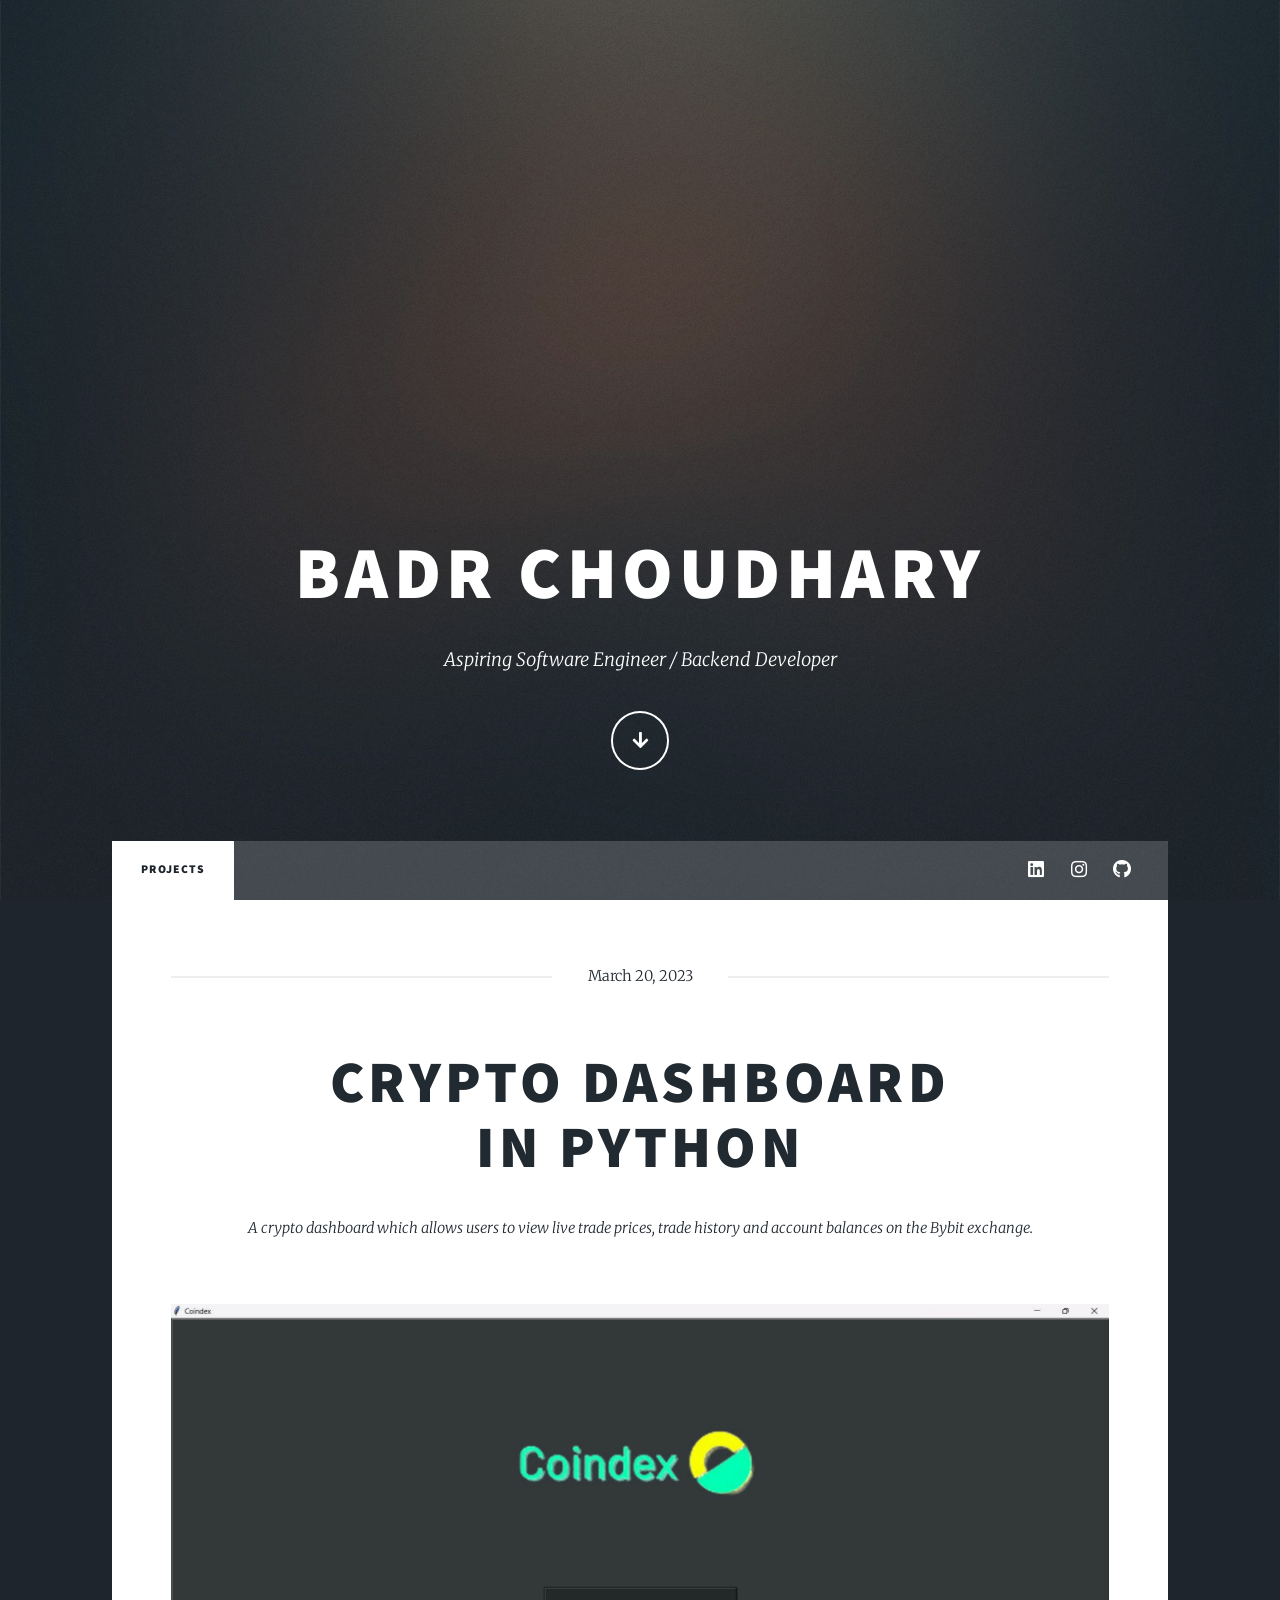
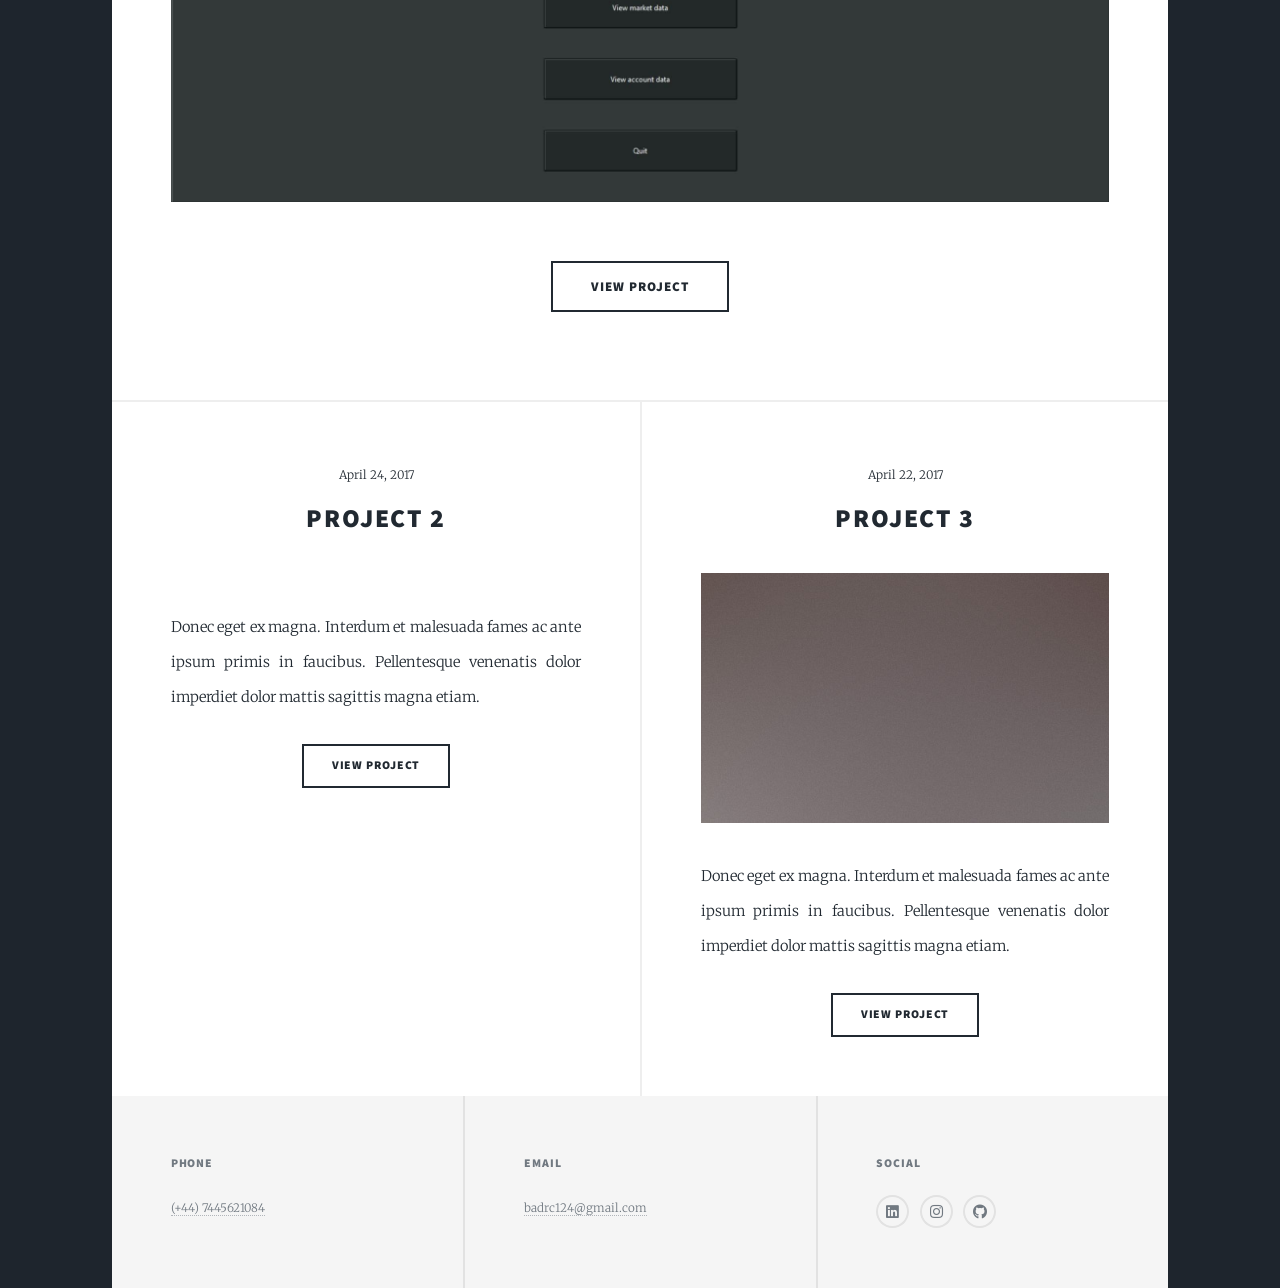
==== commit b4c2cb98: "Update index.html" ====
--- a/index.html
+++ b/index.html
@@ -33,7 +33,7 @@
 							<li class="active"><a href="index.html">Projects</a></li>
 						</ul>
 						<ul class="icons">
-							<li><a href="https://www.linkedin.com/in/badr-c-0513931ab/" class="icon brands fa-linkedin"><span class="label">LinkedIn</span></a></li>
+							<li><a href="https://www.linkedin.com/in/badr-choudhary/" class="icon brands fa-linkedin"><span class="label">LinkedIn</span></a></li>
 							<li><a href="https://www.instagram.com/badrc15/" class="icon brands fa-instagram"><span class="label">Instagram</span></a></li>
 							<li><a href="https://github.com/badrc15" class="icon brands fa-github"><span class="label">GitHub</span></a></li>
 						</ul>
@@ -46,7 +46,7 @@
 							<article class="post featured">
 								<header class="major">
 									<span class="date">March 20, 2023</span>
-									<h2><a href="https://github.com/badrc15/Crypto-Dashboard/blob/main/main.py">Crypto Dashboard<br>
+									<h2><a href="https://github.com/badrc15/Crypto-Dashboard/tree/main">Crypto Dashboard<br>
 									in Python</a></h2>
 									<p>A crypto dashboard which allows users to view live trade prices, trade history and account balances on the Bybit exchange.</p>
 								</header>
@@ -87,7 +87,7 @@
 				<footer id="footer">
 						<section>
 							<h3>Phone</h3>
-							<p><a href="#">(+44) 07445621084</a></p>
+							<p><a href="#">(+44) 7445621084</a></p>
 						</section>
 						<section>
 							<h3>Email</h3>
@@ -96,7 +96,7 @@
 						<section>
 							<h3>Social</h3>
 							<ul class="icons alt">
-								<li><a href="https://www.linkedin.com/in/badr-c-0513931ab/" class="icon brands fa-linkedin"><span class="label">LinkedIn</span></a></li>
+								<li><a href="https://www.linkedin.com/in/badr-choudhary/" class="icon brands fa-linkedin"><span class="label">LinkedIn</span></a></li>
 								<li><a href="https://www.instagram.com/badrc15/" class="icon brands alt fa-instagram"><span class="label">Instagram</span></a></li>
 								<li><a href="https://github.com/badrc15" class="icon brands alt fa-github"><span class="label">GitHub</span></a></li>
 							</ul>
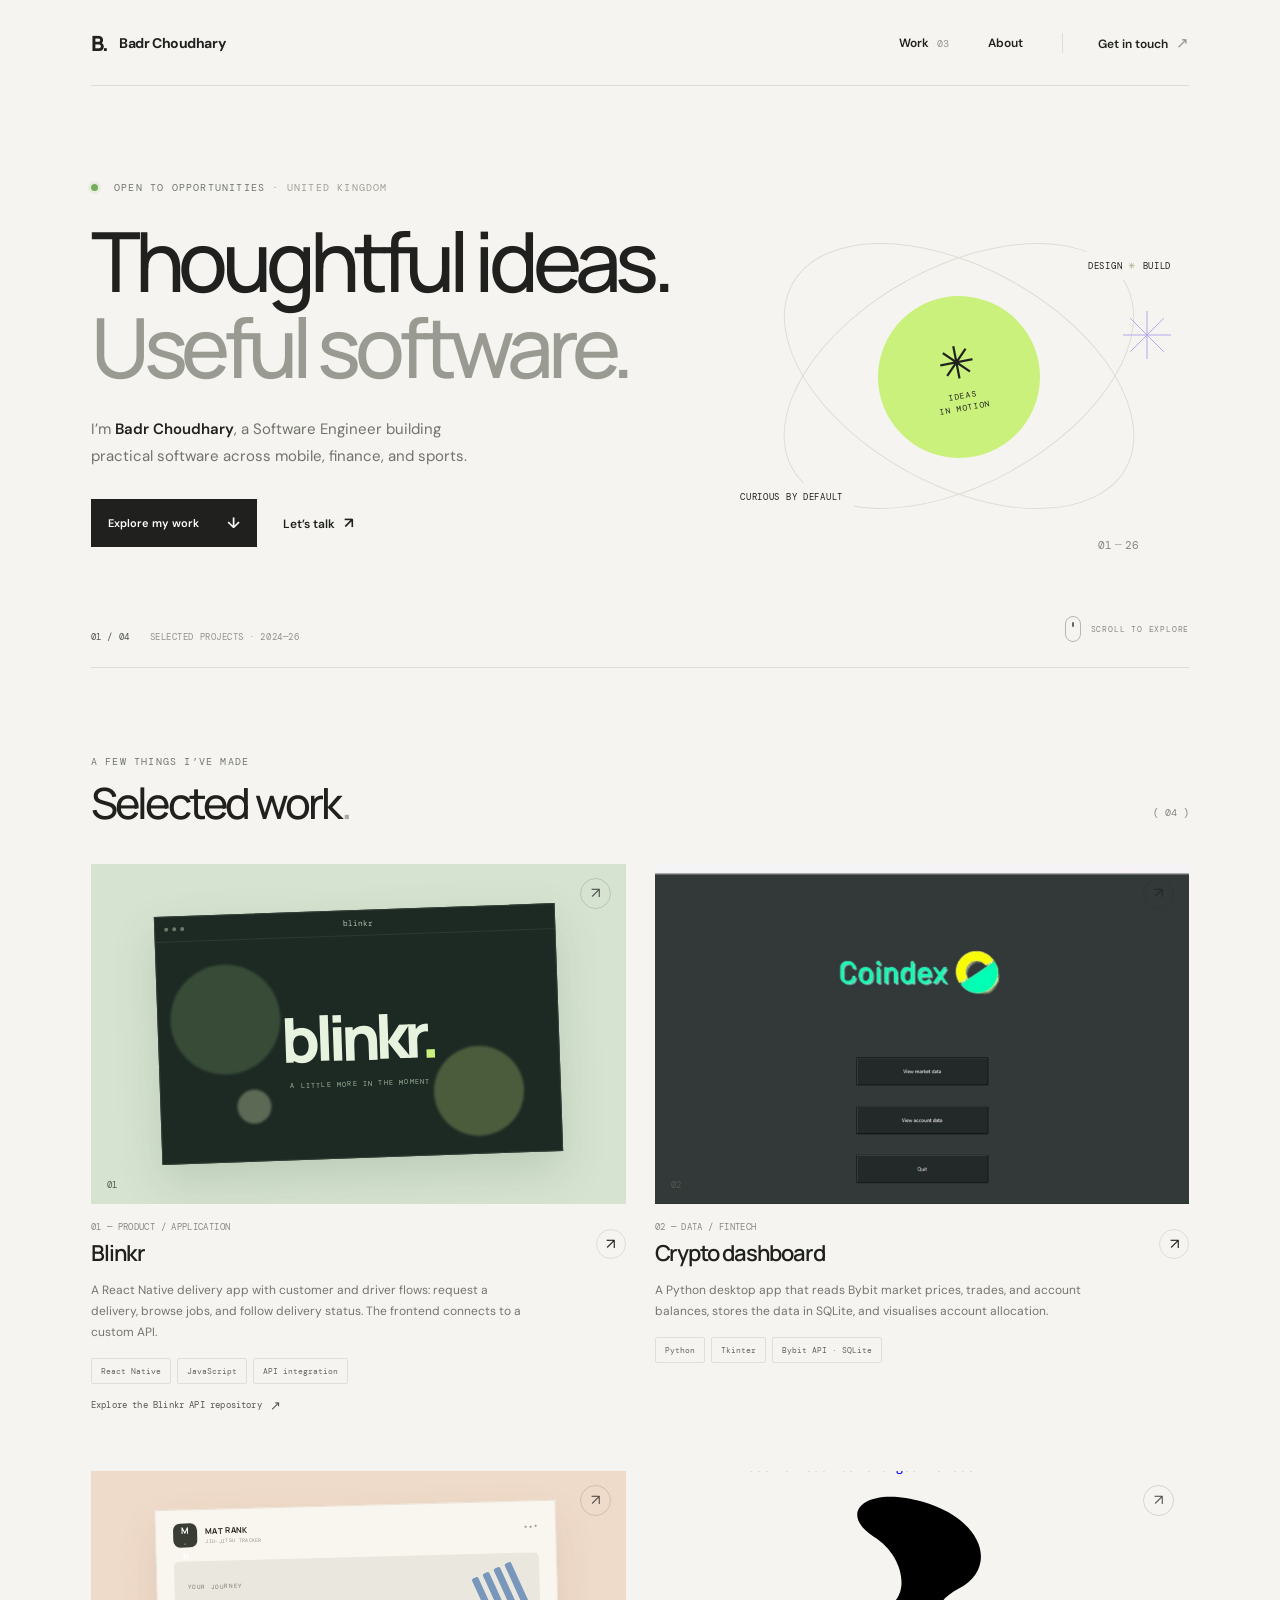
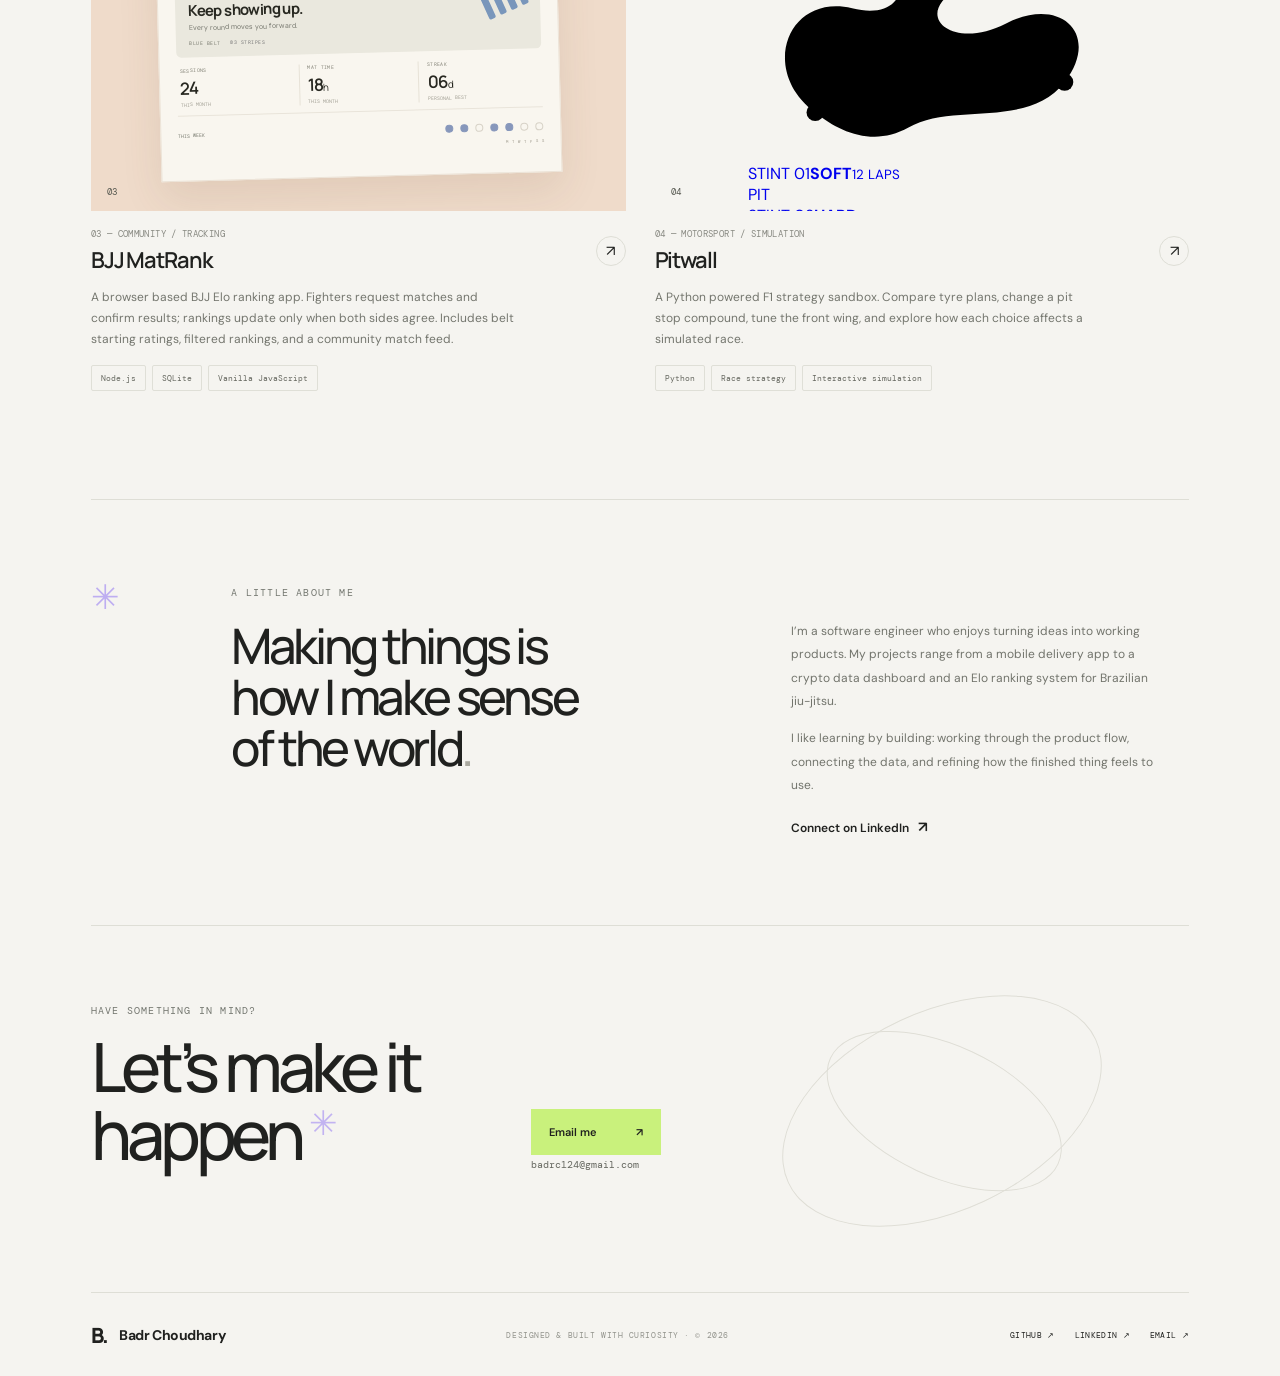
==== commit ff84026d: "Replace the old portfolio page with the project portfolio" ====
--- a/index.html
+++ b/index.html
@@ -1,117 +1,104 @@
-<!DOCTYPE HTML>
-<html>
-	<head>
-		<title>Badr Choudhary Portfolio</title>
-		<meta charset="utf-8" />
-		<meta name="viewport" content="width=device-width, initial-scale=1, user-scalable=no" />
-		<link rel="stylesheet" href="assets/css/main.css" />
-		<noscript><link rel="stylesheet" href="assets/css/noscript.css" /></noscript>
-	</head>
-	<body class="is-preload">
+<!doctype html>
+<html lang="en">
+  <head>
+    <meta charset="UTF-8" />
+    <meta name="viewport" content="width=device-width, initial-scale=1.0" />
+    <meta name="theme-color" content="#f5f4f0" />
+    <meta name="description" content="Software engineering portfolio of Badr Choudhary: Blinkr, a crypto dashboard, and BJJ MatRank." />
+    <meta property="og:title" content="Badr Choudhary — Software Engineer" />
+    <meta property="og:description" content="Selected software projects in mobile, fintech, and Brazilian jiu-jitsu." />
+    <meta property="og:type" content="website" />
+    <title>Badr Choudhary — Software Engineer</title>
+    <link rel="preconnect" href="https://fonts.googleapis.com" />
+    <link rel="preconnect" href="https://fonts.gstatic.com" crossorigin />
+    <link href="https://fonts.googleapis.com/css2?family=DM+Mono:wght@400;500&family=DM+Sans:wght@400;500;600;700&family=Manrope:wght@400;500;600;700;800&display=swap" rel="stylesheet" />
+    <link rel="stylesheet" href="styles.css" />
+    <script src="script.js" defer></script>
+  </head>
+  <body>
+    <div class="site-shell">
+      <header class="topbar">
+        <a class="wordmark" href="#top" aria-label="Badr Choudhary portfolio home"><span class="wordmark-mark">B.</span> <span data-name>Badr Choudhary</span></a>
+        <nav class="desktop-nav" aria-label="Main navigation">
+          <a href="#work">Work <span>03</span></a>
+          <a href="#about">About</a>
+          <a class="nav-contact" href="mailto:badrc124@gmail.com">Get in touch <span aria-hidden="true">↗</span></a>
+        </nav>
+        <button class="menu-toggle" aria-label="Open navigation" aria-expanded="false"><span></span><span></span></button>
+      </header>
+
+      <main id="top">
+        <section class="hero">
+          <div class="hero-copy">
+            <p class="eyebrow"><span class="status-dot"></span> OPEN TO OPPORTUNITIES <span class="eyebrow-location">· UNITED KINGDOM</span></p>
+            <h1>Thoughtful ideas.<br /><span>Useful software.</span></h1>
+            <p class="hero-intro">I’m <strong>Badr Choudhary</strong>, a <span data-role>Software Engineer</span> building practical software across mobile, finance, and sports.</p>
+            <div class="hero-actions"><a class="button button-dark" href="#work">Explore my work <span>↓</span></a><a class="text-link" href="mailto:badrc124@gmail.com">Let’s talk <span>↗</span></a></div>
+            <div class="hero-footnote"><span class="mono">01 / 04</span><span>SELECTED PROJECTS · 2024—26</span></div>
+          </div>
+          <div class="hero-art" aria-label="Abstract portfolio illustration">
+            <div class="orbit orbit-one"></div><div class="orbit orbit-two"></div>
+            <div class="art-core"><span class="core-star">✳</span><span class="core-label">IDEAS<br />IN MOTION</span></div>
+            <span class="art-tag tag-top">DESIGN <i>✳</i> BUILD</span><span class="art-tag tag-bottom">CURIOUS BY DEFAULT</span>
+            <div class="art-number">01<span>—</span>26</div>
+            <svg class="art-spark" viewBox="0 0 80 80" aria-hidden="true"><path d="M40 0v80M0 40h80M12 12l56 56M68 12 12 68" /></svg>
+          </div>
+          <a class="scroll-cue" href="#work" aria-label="Scroll to selected work"><span></span> SCROLL TO EXPLORE</a>
+        </section>
+
+        <section class="work-section" id="work">
+          <div class="section-heading"><div><p class="eyebrow">A FEW THINGS I’VE MADE</p><h2>Selected work<span class="heading-period">.</span></h2></div><span class="section-count mono">( 04 )</span></div>
+          <div class="project-grid">
+            <article class="project-card project-blinkr">
+              <a class="project-visual blinkr-visual" data-repo="blinkr" href="#" target="_blank" rel="noreferrer" aria-label="View Blinkr on GitHub">
+                <div class="blinkr-window"><div class="window-bar"><i></i><i></i><i></i><span>blinkr</span></div><div class="blinkr-content"><span class="blinkr-orb orb-a"></span><span class="blinkr-orb orb-b"></span><span class="blinkr-orb orb-c"></span><div class="blinkr-word">blinkr<span>.</span></div><span class="visual-caption">A LITTLE MORE IN THE MOMENT</span></div></div>
+                <span class="visual-arrow">↗</span><span class="project-index mono">01</span>
+              </a>
+              <div class="project-meta"><div><p class="project-type">01 — PRODUCT / APPLICATION</p><h3>Blinkr</h3></div><a class="project-open" data-repo="blinkr" href="#" target="_blank" rel="noreferrer" aria-label="Open Blinkr repository">↗</a></div>
+              <p class="project-desc">A React Native delivery app with customer and driver flows: request a delivery, browse jobs, and follow delivery status. The frontend connects to a custom API.</p>
+              <div class="tag-list"><span>React Native</span><span>JavaScript</span><span>API integration</span></div>
+              <a class="project-repo-link" data-repo="blinkr-api" href="#" target="_blank" rel="noreferrer">Explore the Blinkr API repository <span>↗</span></a>
+            </article>
+
+            <article class="project-card project-crypto">
+              <a class="project-visual crypto-visual" data-repo="crypto-dashboard" href="#" target="_blank" rel="noreferrer" aria-label="Crypto Dashboard desktop app screenshot — open its GitHub repository">
+                <img class="project-screenshot" src="images/CryptoProject.jpg" alt="Crypto Dashboard desktop app main menu." />
+                <span class="visual-arrow">↗</span><span class="project-index mono">02</span>
+              </a>
+              <div class="project-meta"><div><p class="project-type">02 — DATA / FINTECH</p><h3>Crypto dashboard</h3></div><a class="project-open" data-repo="crypto-dashboard" href="#" target="_blank" rel="noreferrer" aria-label="Open crypto dashboard repository">↗</a></div>
+              <p class="project-desc">A Python desktop app that reads Bybit market prices, trades, and account balances, stores the data in SQLite, and visualises account allocation.</p>
+              <div class="tag-list"><span>Python</span><span>Tkinter</span><span>Bybit API · SQLite</span></div>
+            </article>
+
+            <article class="project-card project-matrank">
+              <a class="project-visual matrank-visual" data-repo="bjj-matrank" href="#" target="_blank" rel="noreferrer" aria-label="View BJJ MatRank on GitHub">
+                <div class="matrank-window"><div class="matrank-top"><div class="rank-logo">M<span>·</span>R</div><span>MAT RANK <small>JIU-JITSU TRACKER</small></span><b>•••</b></div><div class="belt-card"><div><span class="belt-label">YOUR JOURNEY</span><h4>Keep showing up.</h4><p>Every round moves you forward.</p></div><div class="belt-mark"><i></i><i></i><i></i><i></i></div><span class="belt-value">BLUE BELT <b>03 STRIPES</b></span></div><div class="rank-stats"><div><span>SESSIONS</span><b>24</b><small>THIS MONTH</small></div><div><span>MAT TIME</span><b>18<span>h</span></b><small>THIS MONTH</small></div><div><span>STREAK</span><b>06<span>d</span></b><small>PERSONAL BEST</small></div></div><div class="week-row"><span>THIS WEEK</span><i class="active"></i><i class="active"></i><i></i><i class="active"></i><i class="active"></i><i></i><i></i><small>M&nbsp; T&nbsp; W&nbsp; T&nbsp; F&nbsp; S&nbsp; S</small></div></div>
+                <span class="visual-arrow">↗</span><span class="project-index mono">03</span>
+              </a>
+              <div class="project-meta"><div><p class="project-type">03 — COMMUNITY / TRACKING</p><h3>BJJ MatRank</h3></div><a class="project-open" data-repo="bjj-matrank" href="#" target="_blank" rel="noreferrer" aria-label="Open BJJ MatRank repository">↗</a></div>
+              <p class="project-desc">A browser based BJJ Elo ranking app. Fighters request matches and confirm results; rankings update only when both sides agree. Includes belt starting ratings, filtered rankings, and a community match feed.</p>
+              <div class="tag-list"><span>Node.js</span><span>SQLite</span><span>Vanilla JavaScript</span></div>
+            </article>
+
+            <article class="project-card project-pitwall">
+              <a class="project-visual pitwall-visual" data-repo="pitwall" href="#" target="_blank" rel="noreferrer" aria-label="View Pitwall F1 strategy simulator on GitHub">
+                <div class="pitwall-window"><div class="pitwall-top"><span class="pitwall-brand"><i>▰</i> PITWALL <small>STRATEGY SIMULATOR</small></span><span class="pitwall-live"><i></i> RACE SIM</span></div><div class="pitwall-summary"><div><span>RACE STRATEGY</span><strong>Plan your<br />next stop.</strong><small>Compare tyre strategies and<br />see how each call changes the race.</small></div><div class="pitwall-track"><svg viewBox="0 0 160 130" aria-hidden="true"><path d="M31 109 C5 90 18 54 48 61 C77 68 76 39 58 28 C41 17 54 4 81 12 C108 20 116 42 97 52 C75 64 94 81 119 68 C144 55 163 73 146 95 C129 117 94 104 74 116 C58 125 42 118 31 109Z"/><circle cx="31" cy="109" r="4"/><circle cx="146" cy="95" r="4"/></svg></div></div><div class="pitwall-stints"><div><i class="tyre tyre-soft"></i><span>STINT 01</span><b>SOFT</b><small>12 LAPS</small></div><span class="pit-stop">PIT</span><div><i class="tyre tyre-hard"></i><span>STINT 02</span><b>HARD</b><small>31 LAPS</small></div><span class="pit-stop">PIT</span><div><i class="tyre tyre-medium"></i><span>STINT 03</span><b>MEDIUM</b><small>15 LAPS</small></div></div><div class="pitwall-foot"><span>EST. RACE TIME</span><b>1:34:28.6</b><em>SIMULATED · EXAMPLE</em></div></div>
+                <span class="visual-arrow">↗</span><span class="project-index mono">04</span>
+              </a>
+              <div class="project-meta"><div><p class="project-type">04 — MOTORSPORT / SIMULATION</p><h3>Pitwall</h3></div><a class="project-open" data-repo="pitwall" href="#" target="_blank" rel="noreferrer" aria-label="Open Pitwall repository">↗</a></div>
+              <p class="project-desc">A Python powered F1 strategy sandbox. Compare tyre plans, change a pit stop compound, tune the front wing, and explore how each choice affects a simulated race.</p>
+              <div class="tag-list"><span>Python</span><span>Race strategy</span><span>Interactive simulation</span></div>
+            </article>
+          </div>
+        </section>
+
+        <section class="about-section" id="about"><div class="about-symbol">✳</div><div class="about-copy"><p class="eyebrow">A LITTLE ABOUT ME</p><h2>Making things is<br />how I make sense<br />of the world<span class="heading-period">.</span></h2></div><div class="about-detail"><p>I’m a software engineer who enjoys turning ideas into working products. My projects range from a mobile delivery app to a crypto data dashboard and an Elo ranking system for Brazilian jiu-jitsu.</p><p>I like learning by building: working through the product flow, connecting the data, and refining how the finished thing feels to use.</p><a class="text-link" data-social="linkedin" href="https://www.linkedin.com/in/badr-choudhary/" target="_blank" rel="noreferrer">Connect on LinkedIn <span>↗</span></a></div></section>
+
+        <section class="contact-section" id="contact"><p class="eyebrow">HAVE SOMETHING IN MIND?</p><h2>Let’s make it<br />happen<span class="contact-spark">✳</span></h2><a class="contact-button" href="mailto:badrc124@gmail.com">Email me <span>↗</span></a><a class="contact-email" href="mailto:badrc124@gmail.com">badrc124@gmail.com</a><div class="contact-orbit"></div></section>
+      </main>
+
+      <footer class="footer"><a class="wordmark" href="#top"><span class="wordmark-mark">B.</span> <span data-name>Badr Choudhary</span></a><span class="footer-note">DESIGNED & BUILT WITH CURIOSITY · © <span id="year">2026</span></span><div class="footer-links"><a data-social="github" href="https://github.com/badrc15" target="_blank" rel="noreferrer">GITHUB ↗</a><a data-social="linkedin" href="https://www.linkedin.com/in/badr-choudhary/" target="_blank" rel="noreferrer">LINKEDIN ↗</a><a class="footer-email" href="mailto:badrc124@gmail.com">EMAIL ↗</a></div></footer>
+    </div>
+  </body>
+</html>
 
-		<!-- Wrapper -->
-			<div id="wrapper" class="fade-in">
-
-				<!-- Intro -->
-					<div id="intro">
-						<h1>Badr Choudhary<br />
-						</h1>
-						<p>Aspiring Software Engineer / Backend Developer</p>
-						<ul class="actions">
-							<li><a href="#header" class="button icon solid solo fa-arrow-down scrolly">Continue</a></li>
-						</ul>
-					</div>
-
-				<!-- Header -->
-					<header id="header">
-						<a href="Badr Choudhary CV [Jan25].pdf" class="logo">Resume</a>
-					</header>
-
-				<!-- Nav -->
-					<nav id="nav">
-						<ul class="links">
-							<li class="active"><a href="index.html">Projects</a></li>
-						</ul>
-						<ul class="icons">
-							<li><a href="https://www.linkedin.com/in/badr-choudhary/" class="icon brands fa-linkedin"><span class="label">LinkedIn</span></a></li>
-							<li><a href="https://www.instagram.com/badrc15/" class="icon brands fa-instagram"><span class="label">Instagram</span></a></li>
-							<li><a href="https://github.com/badrc15" class="icon brands fa-github"><span class="label">GitHub</span></a></li>
-						</ul>
-					</nav>
-
-				<!-- Main -->
-					<div id="main">
-
-						<!-- Featured Post -->
-							<article class="post featured">
-								<header class="major">
-									<span class="date">March 20, 2023</span>
-									<h2><a href="https://github.com/badrc15/Crypto-Dashboard/tree/main">Crypto Dashboard<br>
-									in Python</a></h2>
-									<p>A crypto dashboard which allows users to view live trade prices, trade history and account balances on the Bybit exchange.</p>
-								</header>
-								<a href="https://github.com/badrc15/Crypto-Dashboard/blob/main/main.py" class="image main"><img src="images/CryptoProject.jpg" alt="" /></a>
-								<ul class="actions special">
-									<li><a href="https://github.com/badrc15/Crypto-Dashboard/blob/main/main.py" class="button large">View Project</a></li>
-								</ul>
-							</article>
-
-						<!-- Posts -->
-							<section class="posts">
-								<article>
-									<header>
-										<span class="date">April 24, 2017</span>
-										<h2><a href="#">Project 2</a></h2>
-									</header>
-									<a href="#" class="image fit"><img src="CryptoProject.jpg" alt="" /></a>
-									<p>Donec eget ex magna. Interdum et malesuada fames ac ante ipsum primis in faucibus. Pellentesque venenatis dolor imperdiet dolor mattis sagittis magna etiam.</p>
-									<ul class="actions special">
-										<li><a href="#" class="button">View Project</a></li>
-									</ul>
-								</article>
-								<article>
-									<header>
-										<span class="date">April 22, 2017</span>
-										<h2><a href="#">Project 3</a></h2>
-									</header>
-									<a href="#" class="image fit"><img src="images/pic03.jpg" alt="" /></a>
-									<p>Donec eget ex magna. Interdum et malesuada fames ac ante ipsum primis in faucibus. Pellentesque venenatis dolor imperdiet dolor mattis sagittis magna etiam.</p>
-									<ul class="actions special">
-										<li><a href="#" class="button">View Project</a></li>
-									</ul>
-								</article>
-							</section>
-					</div>
-
-				<!-- Footer -->
-				<footer id="footer">
-						<section>
-							<h3>Phone</h3>
-							<p><a href="#">(+44) 7445621084</a></p>
-						</section>
-						<section>
-							<h3>Email</h3>
-							<p><a href="#">badrc124@gmail.com</a></p>
-						</section>
-						<section>
-							<h3>Social</h3>
-							<ul class="icons alt">
-								<li><a href="https://www.linkedin.com/in/badr-choudhary/" class="icon brands fa-linkedin"><span class="label">LinkedIn</span></a></li>
-								<li><a href="https://www.instagram.com/badrc15/" class="icon brands alt fa-instagram"><span class="label">Instagram</span></a></li>
-								<li><a href="https://github.com/badrc15" class="icon brands alt fa-github"><span class="label">GitHub</span></a></li>
-							</ul>
-						</section>
-				</footer>
-			</div>
-
-		<!-- Scripts -->
-			<script src="assets/js/jquery.min.js"></script>
-			<script src="assets/js/jquery.scrollex.min.js"></script>
-			<script src="assets/js/jquery.scrolly.min.js"></script>
-			<script src="assets/js/browser.min.js"></script>
-			<script src="assets/js/breakpoints.min.js"></script>
-			<script src="assets/js/util.js"></script>
-			<script src="assets/js/main.js"></script>
-
-	</body>
-</html>
--- a/styles.css
+++ b/styles.css
@@ -0,0 +1,5 @@
+:root{--paper:#f5f4f0;--ink:#20211f;--muted:#787a72;--line:#deded6;--lime:#c9f17c;--lilac:#c9bafa;--orange:#e59a71;--mono:"DM Mono",monospace;--sans:"DM Sans",sans-serif;--display:"Manrope",sans-serif}*{box-sizing:border-box}html{scroll-behavior:smooth;scroll-padding-top:5rem}body{margin:0;background:var(--paper);color:var(--ink);font-family:var(--sans);-webkit-font-smoothing:antialiased}.site-shell{max-width:1512px;margin:auto;padding:0 7.1%}.topbar{height:86px;display:flex;align-items:center;justify-content:space-between;border-bottom:1px solid var(--line)}.wordmark{display:inline-flex;align-items:center;gap:10px;color:var(--ink);text-decoration:none;font-weight:700;font-size:14px;letter-spacing:-.03em}.wordmark-mark{font-family:var(--display);font-size:21px;font-weight:800}.desktop-nav{display:flex;align-items:center;gap:39px}.desktop-nav a,.footer-links a{color:var(--ink);text-decoration:none;font-size:12px;font-weight:600}.desktop-nav a span{margin-left:5px;color:#93948e;font:10px var(--mono)}.desktop-nav .nav-contact{border-left:1px solid var(--line);padding-left:35px}.nav-contact span{font-size:15px!important}.menu-toggle{display:none;background:none;border:0}.hero{height:582px;display:grid;grid-template-columns:1.1fr .9fr;position:relative;align-items:center;border-bottom:1px solid var(--line)}.hero-copy{padding:8px 0 33px}.eyebrow{font:10px var(--mono);letter-spacing:.12em;color:#73766f;margin:0 0 24px}.status-dot,.live-label i{display:inline-block;width:7px;height:7px;border-radius:50%;background:#75ad59;margin:0 9px 0 0;box-shadow:0 0 0 3px #75ad5919}.eyebrow-location{color:#a0a097}.hero h1,.section-heading h2,.about-copy h2,.contact-section h2{font:500 clamp(48px,6.5vw,83px)/1.04 var(--display);letter-spacing:-.075em;margin:0}.hero h1 span{color:#999b92}.hero-intro{font-size:15px;line-height:1.85;color:#71736c;max-width:405px;margin:25px 0 28px}.hero-intro strong{color:var(--ink);font-weight:600}.hero-actions{display:flex;align-items:center;gap:26px}.button{display:inline-flex;align-items:center;justify-content:center;gap:28px;padding:14px 17px;font-size:11px;text-decoration:none;font-weight:600}.button-dark{background:var(--ink);color:white}.button-dark span{font-size:15px}.text-link{color:var(--ink);font-size:12px;text-decoration:none;font-weight:600}.text-link span{padding-left:6px;font-size:15px}.hero-footnote{display:flex;gap:20px;position:absolute;bottom:24px;font:9px var(--mono);color:#92938c;letter-spacing:.06em}.mono{font-family:var(--mono)}.hero-footnote .mono{color:#50534c}.hero-art{height:390px;width:min(100%,460px);justify-self:end;position:relative;display:flex;align-items:center;justify-content:center}.orbit{position:absolute;border:1px solid #deddd4;border-radius:50%;transform:rotate(-29deg)}.orbit-one{width:83%;height:56%}.orbit-two{width:83%;height:56%;transform:rotate(29deg)}.art-core{width:162px;height:162px;border-radius:50%;background:var(--lime);display:flex;flex-direction:column;align-items:center;justify-content:center;transform:rotate(-11deg);z-index:1}.core-star{font-size:45px;line-height:1}.core-label{font:8px var(--mono);text-align:center;letter-spacing:.09em;line-height:1.5;margin-top:5px}.art-tag{position:absolute;font:9px var(--mono);letter-spacing:.08em;background:var(--paper);z-index:2}.tag-top{top:70px;right:7px;padding:8px 11px}.tag-top i{font-style:normal;color:#9bac72}.tag-bottom{bottom:61px;left:0;padding:8px 11px}.art-number{position:absolute;right:11%;bottom:20px;font:11px var(--mono);color:#85877f}.art-number span{color:#b6b6ab;padding:0 3px}.art-spark{position:absolute;width:48px;right:4%;top:129px;stroke:#b4a4e8;stroke-width:1.6;fill:none}.scroll-cue{position:absolute;right:0;bottom:25px;font:8px var(--mono);letter-spacing:.1em;color:#888a82;text-decoration:none;display:flex;align-items:center;gap:10px}.scroll-cue span{height:26px;width:16px;border:1px solid #b6b7ae;border-radius:10px;display:inline-block;position:relative}.scroll-cue span:after{content:"";position:absolute;width:2px;height:5px;background:#666;left:6px;top:5px;border-radius:2px}.work-section{padding:87px 0 108px}.section-heading{display:flex;align-items:end;justify-content:space-between;margin-bottom:38px}.section-heading .eyebrow{margin-bottom:13px}.section-heading h2{font-size:43px;letter-spacing:-.065em}.heading-period{color:#aaa9a0}.section-count{font-size:10px;color:#85877f;padding-bottom:7px}.project-grid{display:grid;grid-template-columns:repeat(2,minmax(0,1fr));column-gap:29px;row-gap:57px}.project-card{min-width:0}.project-visual{height:314px;display:flex;align-items:center;justify-content:center;position:relative;overflow:hidden;text-decoration:none}.blinkr-visual{background:#d6e3d0}.crypto-visual{background:#d9d2f0}.matrank-visual{background:#efdbca}.visual-arrow{position:absolute;right:15px;top:14px;width:31px;height:31px;border:1px solid #2223;border-radius:50%;color:var(--ink);display:grid;place-items:center;font-size:15px;opacity:.75;transition:all .2s}.project-visual:hover .visual-arrow{background:var(--ink);color:#fff;transform:rotate(45deg)}.project-index{position:absolute;bottom:13px;left:16px;font-size:9px;color:#565850}.blinkr-window{width:75%;height:73%;background:#1d2923;border:1px solid #324038;box-shadow:0 18px 45px #3b554329;transform:rotate(-2deg);position:relative;overflow:hidden}.window-bar{height:25px;display:flex;gap:4px;align-items:center;padding:0 9px;border-bottom:1px solid #ffffff13}.window-bar i{width:4px;height:4px;border-radius:50%;background:#697a6c}.window-bar span{font:8px var(--mono);color:#b2c2b2;margin-left:auto;margin-right:auto;transform:translateX(-9px)}.blinkr-content{height:calc(100% - 25px);display:flex;flex-direction:column;align-items:center;justify-content:center;position:relative}.blinkr-word{font:800 clamp(33px,5vw,62px)/1 var(--display);color:#e7f3df;letter-spacing:-.08em;z-index:1}.blinkr-word span{color:#caf17c}.visual-caption{font:7px var(--mono);letter-spacing:.17em;color:#9db49c;margin-top:11px;z-index:1}.blinkr-orb{position:absolute;border-radius:50%;filter:blur(1px)}.orb-a{width:110px;height:110px;background:#56744f75;left:3%;top:11%}.orb-b{width:90px;height:90px;background:#b8d4794c;right:9%;bottom:8%}.orb-c{width:34px;height:34px;background:#cadbaf5c;left:19%;bottom:17%}.crypto-window{background:#191b29;color:#eeeef4;width:79%;height:82%;padding:17px 21px 12px;box-shadow:0 18px 45px #322d4938;transform:rotate(1deg);overflow:hidden}.crypto-top{display:flex;justify-content:space-between;align-items:center}.crypto-brand{font:600 10px var(--display)}.crypto-brand b{color:#cbbafc;font-size:12px;margin-right:5px}.crypto-brand span{color:#aaaabb}.live-label{font:6px var(--mono);letter-spacing:.09em;color:#aaabb8}.live-label i{width:5px;height:5px;margin-right:5px;background:#a6ed77;box-shadow:none}.crypto-total{margin-top:18px;display:flex;flex-direction:column;align-items:flex-start}.crypto-total>span,.chart-labels,.crypto-coins div>small{font:6px var(--mono);color:#888a9d;letter-spacing:.1em}.crypto-total strong{font:500 25px var(--display);letter-spacing:-.04em;margin-top:3px}.crypto-total strong b{font-weight:500}.crypto-total strong small{font-size:13px;color:#a2a3b0}.crypto-total em{font:7px var(--mono);font-style:normal;color:#a8ea7a;margin-top:2px}.crypto-total em span{color:#8c8e9f}.chart-wrap{height:104px;position:relative;margin-top:7px;border-bottom:1px solid #ffffff12}.chart-labels{position:absolute;left:0;top:1px;bottom:8px;display:flex;flex-direction:column;justify-content:space-between;font-size:6px}.line-chart{position:absolute;width:calc(100% - 28px);height:90px;right:0;bottom:6px;overflow:visible}.chart-area{fill:url(#area)}.chart-line{fill:none;stroke:#b9ee86;stroke-width:2;vector-effect:non-scaling-stroke}.crypto-coins{padding-top:7px}.crypto-coins div{display:grid;grid-template-columns:18px 1fr auto;align-items:center;min-height:23px;border-bottom:1px solid #fff1;column-gap:6px}.crypto-coins b{font-size:7px;font-weight:500}.crypto-coins div>small{grid-column:2;grid-row:2;font-size:5px;margin-top:-7px}.coin-icon{grid-row:span 2;font-size:11px;text-align:center}.coin-btc{color:#f0b849}.coin-eth{color:#a7a9ff}.crypto-coins em{grid-column:3;grid-row:span 2;font:7px var(--mono);font-style:normal}.crypto-coins em i{color:#a8ea7a;font-style:normal;font-size:6px;padding-left:5px}.matrank-window{width:75%;height:80%;background:#f9f6ef;border:1px solid #ece3d7;box-shadow:0 18px 42px #6e45301c;padding:13px 17px;transform:rotate(-1.5deg);color:#282821}.matrank-top{display:flex;align-items:center;gap:8px}.rank-logo{width:24px;height:24px;border-radius:7px;background:#393d33;color:white;display:grid;place-items:center;font:700 9px var(--display)}.rank-logo span{color:#d9a47d}.matrank-top>span{font:700 8px var(--display);letter-spacing:.04em}.matrank-top>span small{display:block;font:5px var(--mono);color:#939083;margin-top:2px}.matrank-top>b{margin-left:auto;font:9px var(--mono);color:#a29c91}.belt-card{margin-top:14px;background:#eae8de;border-radius:5px;padding:12px 13px 10px;position:relative;min-height:92px;overflow:hidden}.belt-label,.belt-value{font:6px var(--mono);color:#77796e;letter-spacing:.1em}.belt-card h4{margin:6px 0 2px;font:700 15px var(--display);letter-spacing:-.04em}.belt-card p{margin:0;color:#77786f;font-size:7px}.belt-mark{position:absolute;right:18px;top:15px;display:flex;gap:5px;transform:rotate(-23deg)}.belt-mark i{height:45px;width:7px;border-radius:2px;background:#7996bb}.belt-value{display:block;margin-top:8px;font-size:5px}.belt-value b{padding-left:6px;font-weight:400;color:#777}.rank-stats{display:grid;grid-template-columns:repeat(3,1fr);padding:10px 3px 7px}.rank-stats div{display:flex;flex-direction:column;border-right:1px solid #e7e2d7;padding-left:8px;gap:2px}.rank-stats div:first-child{padding-left:0}.rank-stats div:last-child{border:0}.rank-stats span{font:5px var(--mono);letter-spacing:.07em;color:#828175}.rank-stats b{font:600 17px var(--display);letter-spacing:-.06em}.rank-stats b span{font:10px var(--display);color:inherit}.rank-stats small{font:5px var(--mono);color:#a3a095}.week-row{height:36px;border-top:1px solid #e9e4da;display:flex;align-items:center;gap:7px;position:relative;padding-top:3px}.week-row>span{font:5px var(--mono);margin-right:auto;color:#77796e}.week-row>i{height:8px;width:8px;border:1px solid #d7d2c7;border-radius:50%}.week-row>i.active{background:#8797bb;border-color:#8797bb}.week-row small{position:absolute;right:0;bottom:-1px;font:4px var(--mono);color:#9b978a}.project-meta{display:flex;align-items:center;justify-content:space-between;margin-top:17px}.project-type{font:9px var(--mono);color:#898a83;letter-spacing:.04em;margin:0 0 5px}.project-meta h3{font:600 22px var(--display);letter-spacing:-.05em;margin:0}.project-open{width:30px;height:30px;border:1px solid var(--line);border-radius:50%;display:grid;place-items:center;text-decoration:none;color:var(--ink);font-size:15px;transition:all .2s}.project-open:hover{background:var(--ink);color:white}.project-desc{font-size:12px;color:#74766e;line-height:1.75;max-width:430px;margin:12px 0 15px}.tag-list{display:flex;flex-wrap:wrap;gap:6px}.tag-list span{font:8px var(--mono);padding:7px 9px;border:1px solid #dfdfd7;border-radius:2px;color:#65675f}.about-section{border-top:1px solid var(--line);border-bottom:1px solid var(--line);padding:81px 0 88px;display:grid;grid-template-columns:.25fr 1.2fr .9fr;gap:30px;align-items:start}.about-symbol{font-size:34px;color:#beaef1;line-height:1}.about-copy .eyebrow{margin:5px 0 22px}.about-copy h2{font-size:clamp(33px,4vw,49px);letter-spacing:-.07em}.about-detail{padding-top:39px;max-width:370px}.about-detail p{font-size:12px;line-height:1.95;color:#72746c;margin:0 0 14px}.about-detail .text-link{display:inline-block;margin-top:6px}.contact-section{min-height:367px;position:relative;overflow:hidden;padding:78px 0 76px;border-bottom:1px solid var(--line)}.contact-section>.eyebrow{margin-bottom:16px}.contact-section h2{font-size:68px;line-height:.99}.contact-spark{font:34px var(--sans);color:#c2b3f1;margin-left:8px;vertical-align:top}.contact-button{position:absolute;left:440px;top:183px;background:var(--lime);padding:16px 18px;min-width:130px;text-decoration:none;color:var(--ink);font-size:11px;font-weight:600;display:flex;justify-content:space-between;align-items:center;z-index:1}.contact-orbit{position:absolute;width:340px;height:200px;border:1px solid #dfded6;border-radius:50%;right:7%;top:85px;transform:rotate(-25deg)}.contact-orbit:after{content:"";position:absolute;width:250px;height:130px;border:1px solid #dfded6;border-radius:50%;left:45px;top:34px;transform:rotate(50deg)}.footer{height:83px;display:flex;align-items:center;justify-content:space-between}.footer-note{font:8px var(--mono);color:#92938c;letter-spacing:.07em}.footer-links{display:flex;gap:20px}.footer-links a{font:8px var(--mono);letter-spacing:.04em}.menu-toggle{cursor:pointer}@media(min-width:1200px){.project-visual{height:340px}}@media(max-width:900px){.site-shell{padding:0 5.5%}.hero{height:520px}.hero h1{font-size:clamp(50px,7vw,67px)}.hero-art{height:320px}.art-core{width:135px;height:135px}.project-visual{height:275px}.crypto-window{width:84%;padding-left:15px;padding-right:15px}.contact-button{left:370px}.contact-orbit{right:-10%}}@media(max-width:680px){.site-shell{padding:0 22px}.topbar{height:69px}.desktop-nav{display:none;position:absolute;top:68px;left:0;right:0;background:var(--paper);padding:20px 22px 25px;z-index:5;border-bottom:1px solid var(--line);flex-direction:column;align-items:flex-start;gap:20px}.desktop-nav.open{display:flex}.desktop-nav .nav-contact{border:0;padding:0}.menu-toggle{display:flex;width:34px;height:34px;flex-direction:column;justify-content:center;gap:5px}.menu-toggle span{height:1px;width:19px;background:var(--ink)}.hero{height:auto;min-height:670px;display:flex;flex-direction:column;align-items:stretch;padding:60px 0 70px}.hero-copy{padding:0}.eyebrow{font-size:9px}.hero h1{font-size:clamp(47px,12.5vw,68px)}.hero-intro{font-size:14px;margin:21px 0 23px;max-width:360px}.hero-art{width:100%;height:265px;max-width:380px;align-self:center;margin-top:15px}.art-core{width:120px;height:120px}.core-star{font-size:35px}.orbit-one,.orbit-two{width:86%;height:60%}.tag-top{top:28px}.tag-bottom{bottom:24px}.art-spark{top:57px}.art-number{bottom:1px}.hero-footnote{bottom:19px;font-size:8px}.scroll-cue{display:none}.work-section{padding:64px 0 74px}.section-heading{margin-bottom:26px}.section-heading h2{font-size:36px}.project-grid{grid-template-columns:1fr;row-gap:45px}.project-visual{height:clamp(245px,68vw,345px)}.blinkr-window{width:77%}.crypto-window{width:80%;height:84%;padding:17px 19px 11px}.matrank-window{width:77%;height:82%}.project-meta h3{font-size:21px}.project-desc{max-width:none}.about-section{padding:60px 0 62px;grid-template-columns:35px 1fr;gap:11px 17px}.about-symbol{font-size:25px}.about-copy .eyebrow{margin:3px 0 17px}.about-copy h2{font-size:clamp(35px,9vw,47px)}.about-detail{grid-column:2;padding-top:10px;max-width:450px}.about-detail p{font-size:12px}.contact-section{min-height:320px;padding:64px 0}.contact-section h2{font-size:clamp(56px,14vw,72px)}.contact-button{top:auto;left:0;bottom:45px}.contact-orbit{width:240px;height:150px;top:119px;right:-126px}.contact-orbit:after{width:175px;height:96px;left:33px;top:26px}.footer{height:auto;min-height:100px;display:grid;grid-template-columns:1fr auto;gap:15px;padding:18px 0}.footer-note{grid-column:1;grid-row:2;font-size:7px}.footer-links{grid-column:2;grid-row:1/3;flex-direction:column;gap:10px}.footer-links a{font-size:8px}}@media(max-width:360px){.site-shell{padding:0 17px}.hero h1{font-size:45px}.hero{min-height:635px}.hero-actions{gap:16px}.button{gap:15px;padding:13px}.project-visual{height:235px}.crypto-window{width:88%;padding-left:12px;padding-right:12px}.matrank-window{width:84%;padding-left:13px;padding-right:13px}}
+.project-repo-link{display:inline-flex;gap:8px;align-items:center;margin-top:13px;color:#55574f;text-decoration:none;font:9px var(--mono);letter-spacing:.02em}.project-repo-link span{font-size:13px}.project-repo-link:hover{color:#20211f;text-decoration:underline;text-underline-offset:3px}
+.contact-email{position:absolute;left:440px;top:232px;z-index:1;color:#65675f;text-decoration:none;font:10px var(--mono)}.contact-email:hover{text-decoration:underline;text-underline-offset:3px}@media(max-width:680px){.contact-email{left:0;top:auto;bottom:19px;font-size:9px}}
+.project-screenshot{position:absolute;inset:0;width:100%;height:100%;object-fit:cover;transition:transform .45s cubic-bezier(.2,.7,.2,1)}.crypto-visual:hover .project-screenshot{transform:scale(1.035)}.footer-email{color:#20211f;text-decoration:none;font:8px var(--mono);letter-spacing:.04em}@media(max-width:680px){.footer-email{font-size:8px}}
+
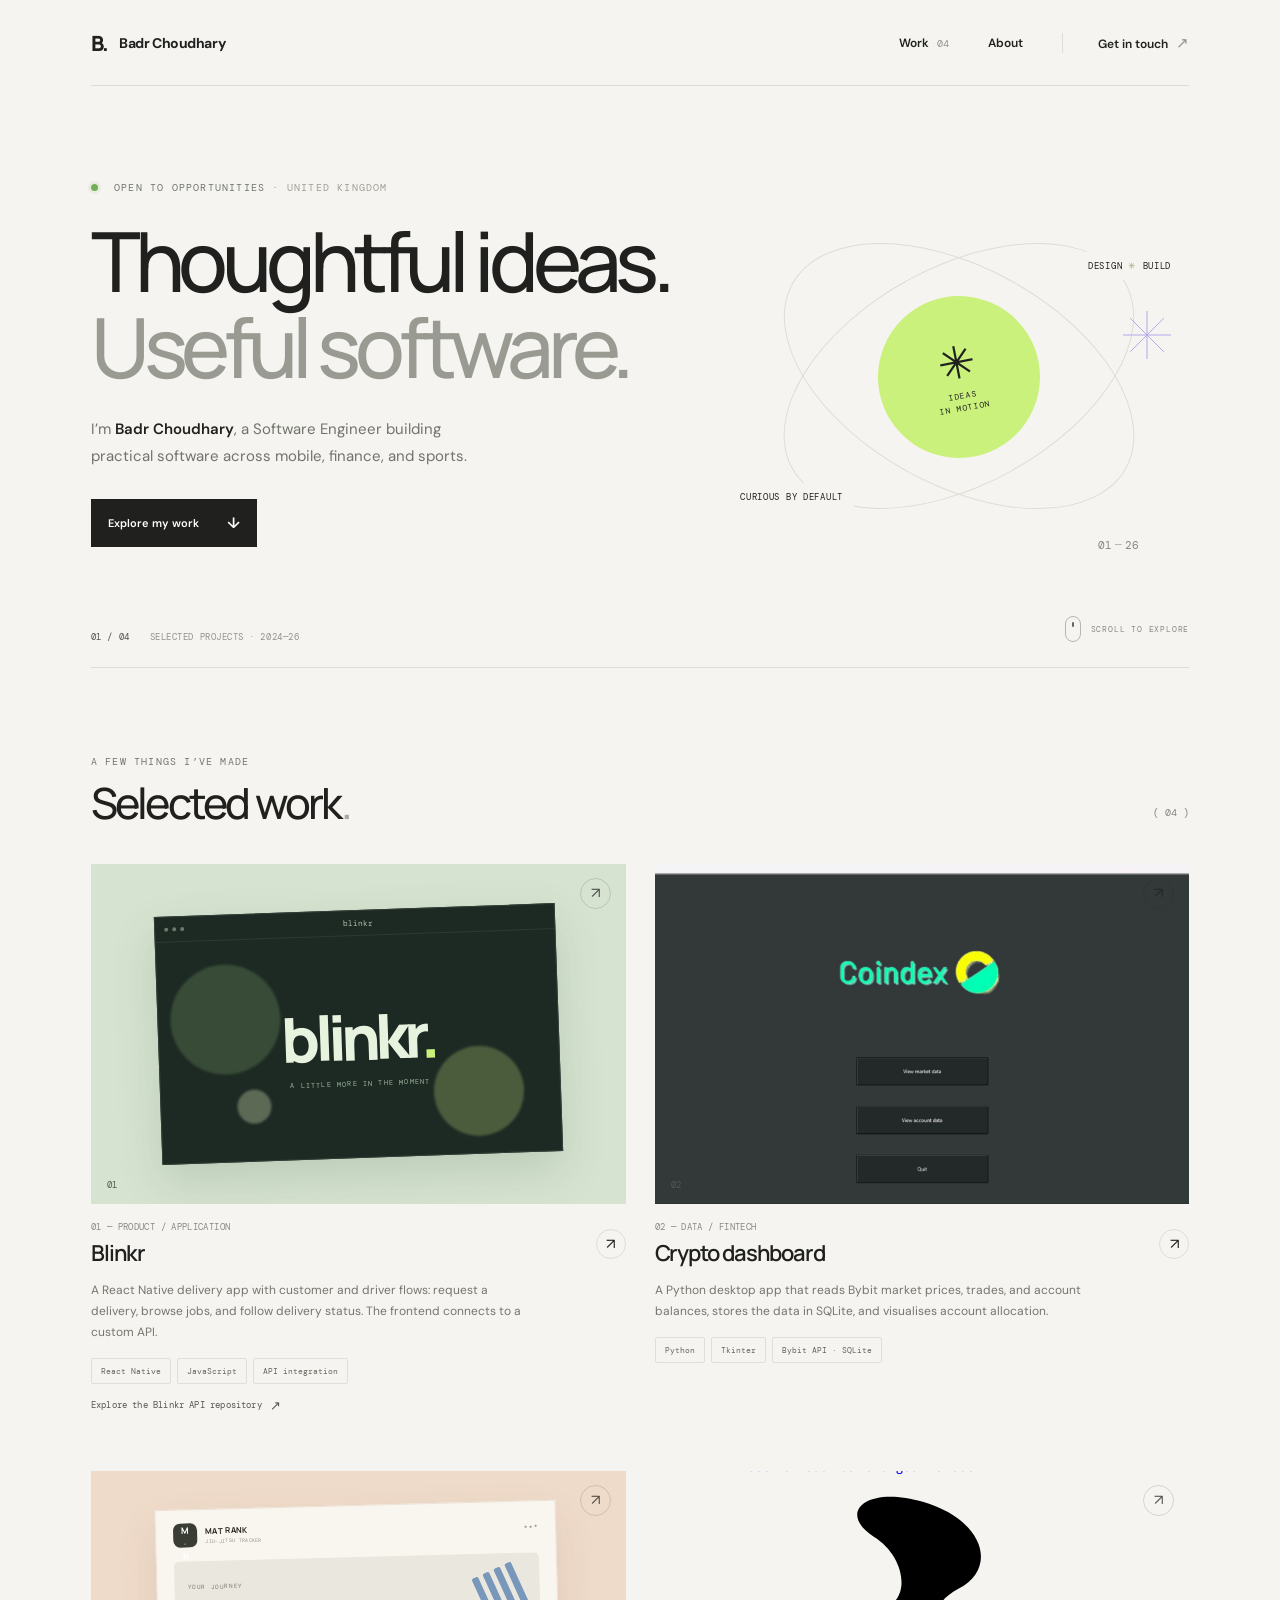
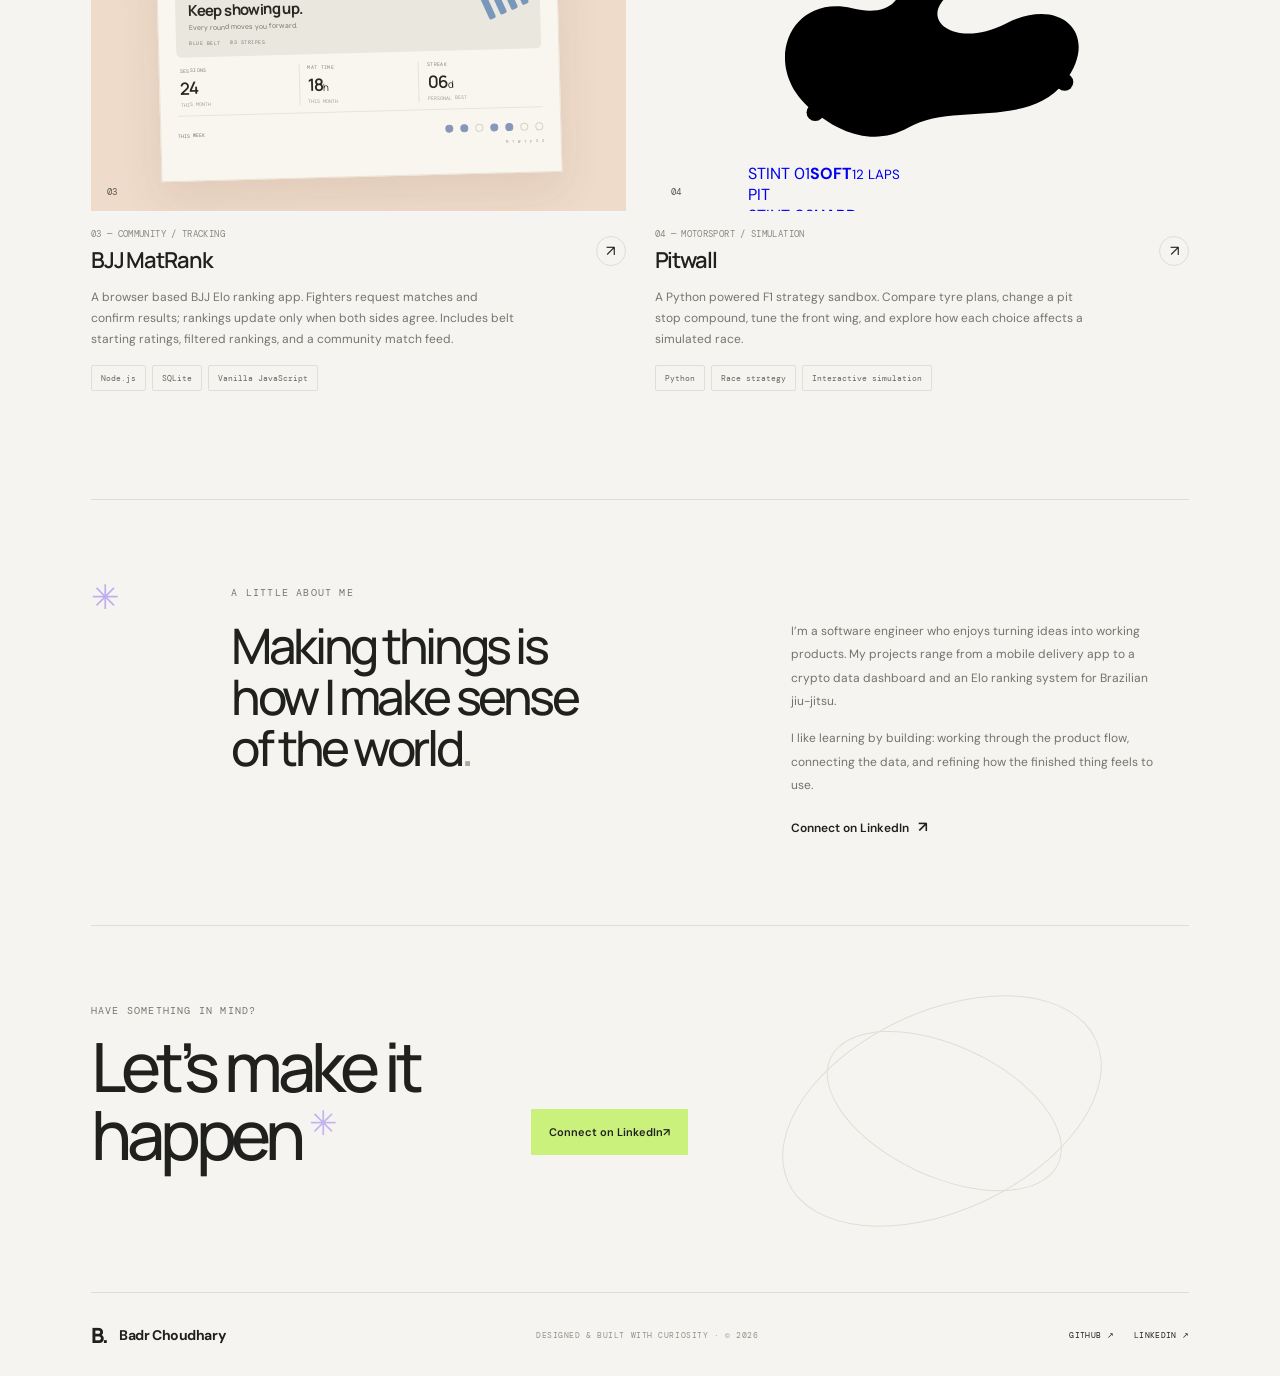
==== commit c158f24d: "Update portfolio contact links" ====
--- a/index.html
+++ b/index.html
@@ -20,9 +20,9 @@
       <header class="topbar">
         <a class="wordmark" href="#top" aria-label="Badr Choudhary portfolio home"><span class="wordmark-mark">B.</span> <span data-name>Badr Choudhary</span></a>
         <nav class="desktop-nav" aria-label="Main navigation">
-          <a href="#work">Work <span>03</span></a>
+          <a href="#work">Work <span>04</span></a>
           <a href="#about">About</a>
-          <a class="nav-contact" href="mailto:badrc124@gmail.com">Get in touch <span aria-hidden="true">↗</span></a>
+          <a class="nav-contact" href="https://www.linkedin.com/in/badr-choudhary/" target="_blank" rel="noreferrer">Get in touch <span aria-hidden="true">↗</span></a>
         </nav>
         <button class="menu-toggle" aria-label="Open navigation" aria-expanded="false"><span></span><span></span></button>
       </header>
@@ -33,7 +33,7 @@
             <p class="eyebrow"><span class="status-dot"></span> OPEN TO OPPORTUNITIES <span class="eyebrow-location">· UNITED KINGDOM</span></p>
             <h1>Thoughtful ideas.<br /><span>Useful software.</span></h1>
             <p class="hero-intro">I’m <strong>Badr Choudhary</strong>, a <span data-role>Software Engineer</span> building practical software across mobile, finance, and sports.</p>
-            <div class="hero-actions"><a class="button button-dark" href="#work">Explore my work <span>↓</span></a><a class="text-link" href="mailto:badrc124@gmail.com">Let’s talk <span>↗</span></a></div>
+            <div class="hero-actions"><a class="button button-dark" href="#work">Explore my work <span>↓</span></a></div>
             <div class="hero-footnote"><span class="mono">01 / 04</span><span>SELECTED PROJECTS · 2024—26</span></div>
           </div>
           <div class="hero-art" aria-label="Abstract portfolio illustration">
@@ -94,10 +94,10 @@
 
         <section class="about-section" id="about"><div class="about-symbol">✳</div><div class="about-copy"><p class="eyebrow">A LITTLE ABOUT ME</p><h2>Making things is<br />how I make sense<br />of the world<span class="heading-period">.</span></h2></div><div class="about-detail"><p>I’m a software engineer who enjoys turning ideas into working products. My projects range from a mobile delivery app to a crypto data dashboard and an Elo ranking system for Brazilian jiu-jitsu.</p><p>I like learning by building: working through the product flow, connecting the data, and refining how the finished thing feels to use.</p><a class="text-link" data-social="linkedin" href="https://www.linkedin.com/in/badr-choudhary/" target="_blank" rel="noreferrer">Connect on LinkedIn <span>↗</span></a></div></section>
 
-        <section class="contact-section" id="contact"><p class="eyebrow">HAVE SOMETHING IN MIND?</p><h2>Let’s make it<br />happen<span class="contact-spark">✳</span></h2><a class="contact-button" href="mailto:badrc124@gmail.com">Email me <span>↗</span></a><a class="contact-email" href="mailto:badrc124@gmail.com">badrc124@gmail.com</a><div class="contact-orbit"></div></section>
+        <section class="contact-section" id="contact"><p class="eyebrow">HAVE SOMETHING IN MIND?</p><h2>Let’s make it<br />happen<span class="contact-spark">✳</span></h2><a class="contact-button" href="https://www.linkedin.com/in/badr-choudhary/" target="_blank" rel="noreferrer">Connect on LinkedIn <span>↗</span></a><div class="contact-orbit"></div></section>
       </main>
 
-      <footer class="footer"><a class="wordmark" href="#top"><span class="wordmark-mark">B.</span> <span data-name>Badr Choudhary</span></a><span class="footer-note">DESIGNED & BUILT WITH CURIOSITY · © <span id="year">2026</span></span><div class="footer-links"><a data-social="github" href="https://github.com/badrc15" target="_blank" rel="noreferrer">GITHUB ↗</a><a data-social="linkedin" href="https://www.linkedin.com/in/badr-choudhary/" target="_blank" rel="noreferrer">LINKEDIN ↗</a><a class="footer-email" href="mailto:badrc124@gmail.com">EMAIL ↗</a></div></footer>
+      <footer class="footer"><a class="wordmark" href="#top"><span class="wordmark-mark">B.</span> <span data-name>Badr Choudhary</span></a><span class="footer-note">DESIGNED & BUILT WITH CURIOSITY · © <span id="year">2026</span></span><div class="footer-links"><a data-social="github" href="https://github.com/badrc15" target="_blank" rel="noreferrer">GITHUB ↗</a><a data-social="linkedin" href="https://www.linkedin.com/in/badr-choudhary/" target="_blank" rel="noreferrer">LINKEDIN ↗</a></div></footer>
     </div>
   </body>
 </html>
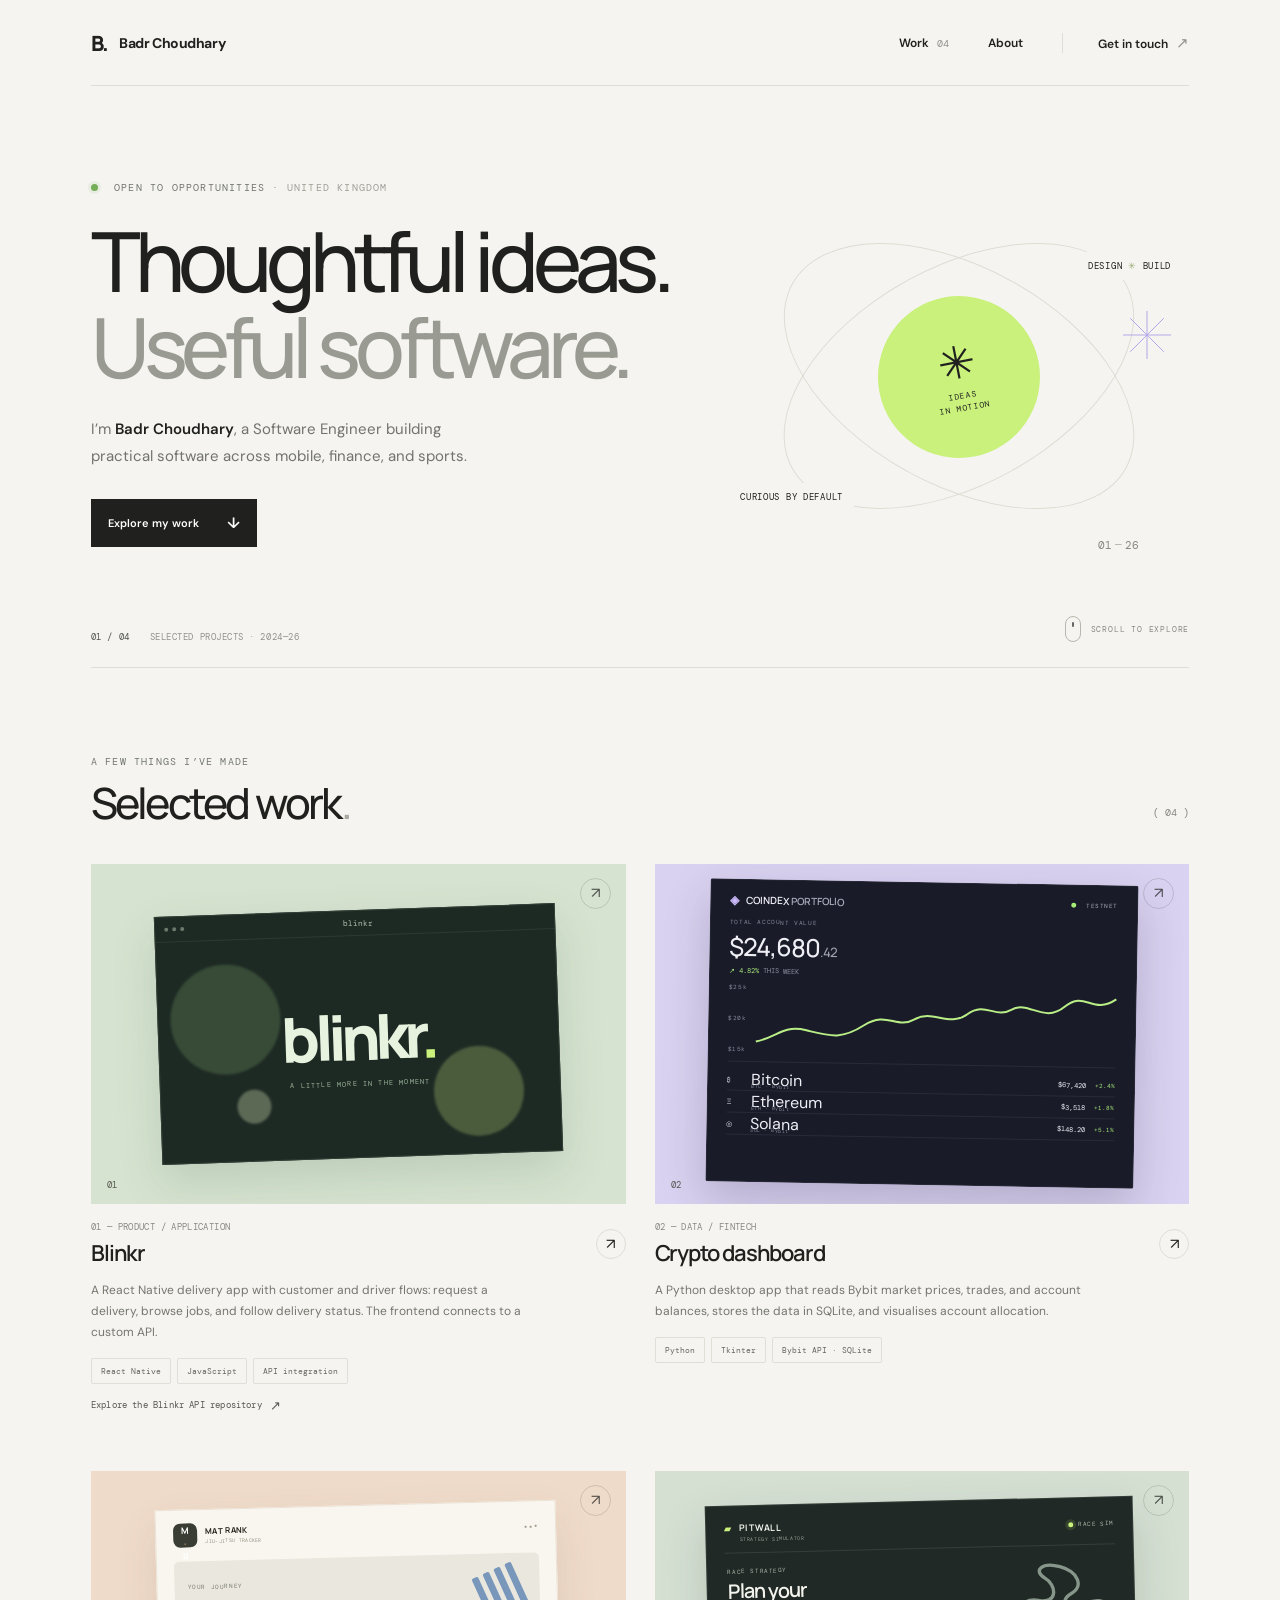
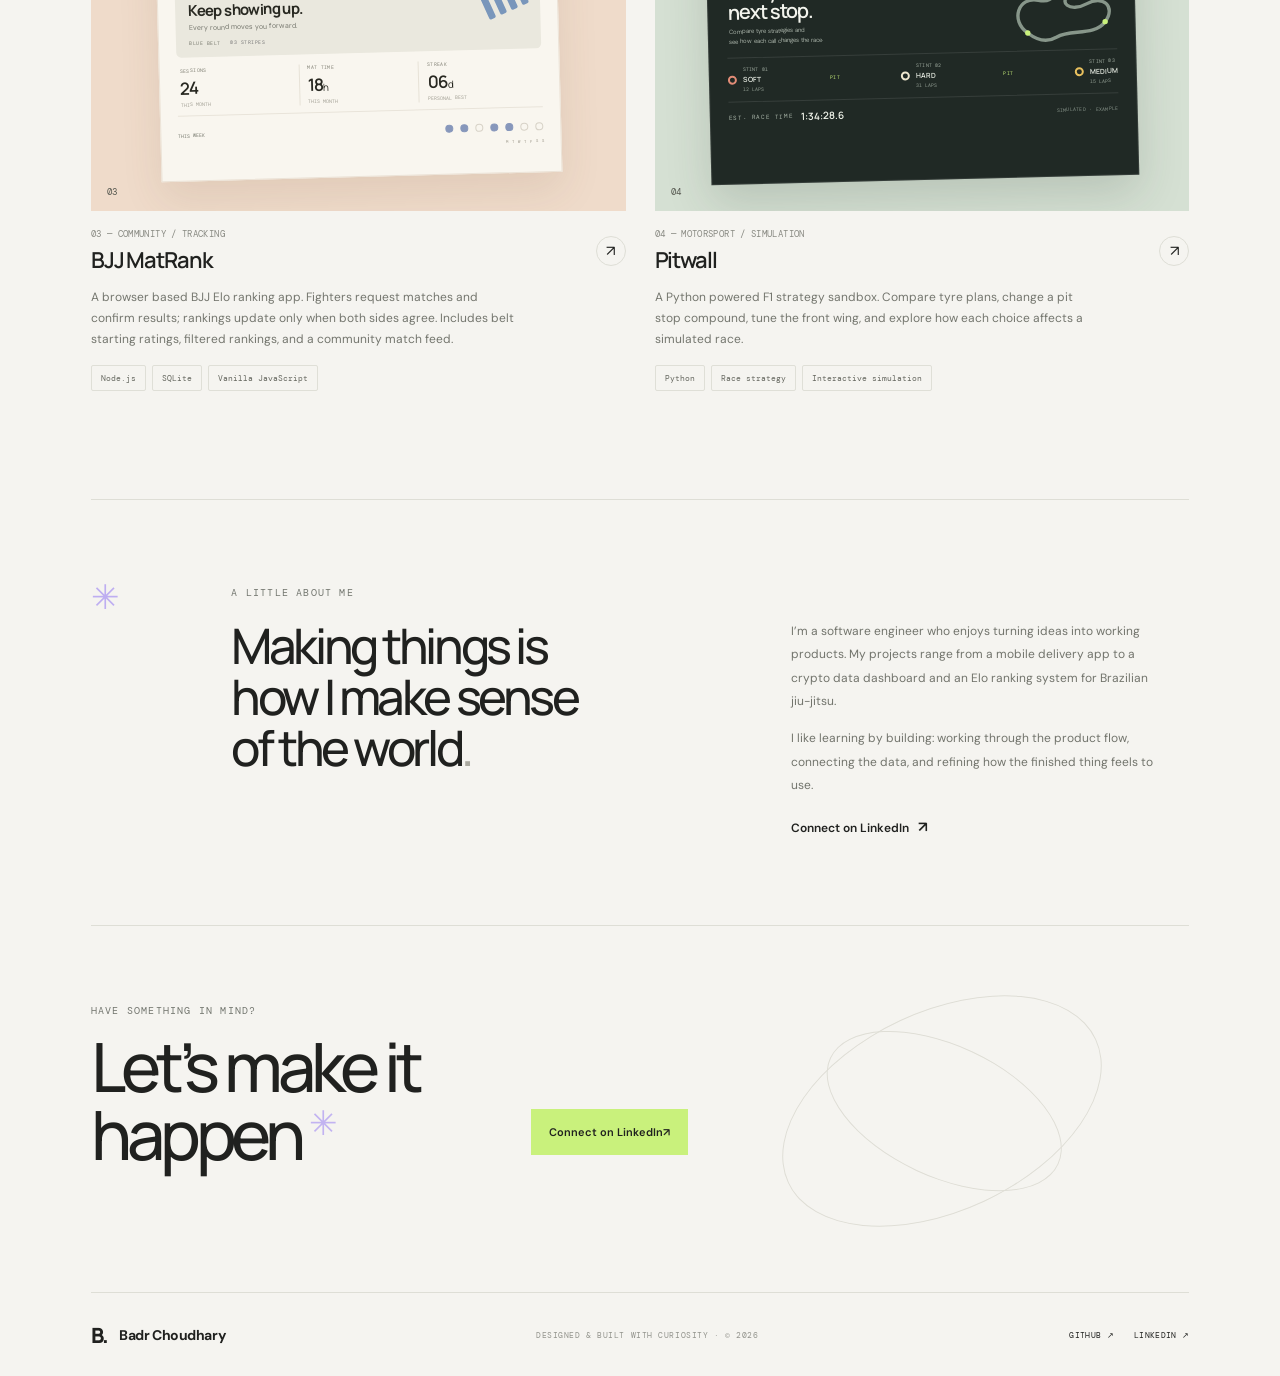
==== commit 096ab511: "Refresh Crypto Dashboard project card artwork" ====
--- a/index.html
+++ b/index.html
@@ -61,8 +61,8 @@
             </article>
 
             <article class="project-card project-crypto">
-              <a class="project-visual crypto-visual" data-repo="crypto-dashboard" href="#" target="_blank" rel="noreferrer" aria-label="Crypto Dashboard desktop app screenshot — open its GitHub repository">
-                <img class="project-screenshot" src="images/CryptoProject.jpg" alt="Crypto Dashboard desktop app main menu." />
+              <a class="project-visual crypto-visual" data-repo="crypto-dashboard" href="#" target="_blank" rel="noreferrer" aria-label="View the Crypto Dashboard project on GitHub">
+                <div class="crypto-window" aria-hidden="true"><div class="crypto-top"><span class="crypto-brand"><b>◈</b> COINDEX <span>PORTFOLIO</span></span><span class="live-label"><i></i> TESTNET</span></div><div class="crypto-total"><span>TOTAL ACCOUNT VALUE</span><strong>$24,680<small>.42</small></strong><em>↗ 4.82% <span>THIS WEEK</span></em></div><div class="chart-wrap"><div class="chart-labels"><span>$25k</span><span>$20k</span><span>$15k</span></div><svg class="line-chart" viewBox="0 0 300 90" preserveAspectRatio="none"><defs><linearGradient id="portfolio-area" x1="0" x2="0" y1="0" y2="1"><stop offset="0" stop-color="#b9ee86" stop-opacity=".28"/><stop offset="1" stop-color="#b9ee86" stop-opacity="0"/></linearGradient></defs><path class="chart-area" d="M0 72 C18 66 22 49 42 56 S71 68 90 48 117 53 132 39 161 49 176 31 199 37 213 24 240 42 257 19 280 30 300 8 V90 H0Z" fill="url(#portfolio-area)"/><path class="chart-line" d="M0 72 C18 66 22 49 42 56 S71 68 90 48 117 53 132 39 161 49 176 31 199 37 213 24 240 42 257 19 280 30 300 8"/></svg></div><div class="crypto-coins"><div><b>₿</b><span>Bitcoin</span><small>BTC · Bybit</small><em>$67,420 <i>+2.4%</i></em></div><div><b>Ξ</b><span>Ethereum</span><small>ETH · Bybit</small><em>$3,518 <i>+1.8%</i></em></div><div><b>◎</b><span>Solana</span><small>SOL · Bybit</small><em>$148.20 <i>+5.1%</i></em></div></div></div>
                 <span class="visual-arrow">↗</span><span class="project-index mono">02</span>
               </a>
               <div class="project-meta"><div><p class="project-type">02 — DATA / FINTECH</p><h3>Crypto dashboard</h3></div><a class="project-open" data-repo="crypto-dashboard" href="#" target="_blank" rel="noreferrer" aria-label="Open crypto dashboard repository">↗</a></div>
--- a/styles.css
+++ b/styles.css
@@ -3,3 +3,46 @@
 .contact-email{position:absolute;left:440px;top:232px;z-index:1;color:#65675f;text-decoration:none;font:10px var(--mono)}.contact-email:hover{text-decoration:underline;text-underline-offset:3px}@media(max-width:680px){.contact-email{left:0;top:auto;bottom:19px;font-size:9px}}
 .project-screenshot{position:absolute;inset:0;width:100%;height:100%;object-fit:cover;transition:transform .45s cubic-bezier(.2,.7,.2,1)}.crypto-visual:hover .project-screenshot{transform:scale(1.035)}.footer-email{color:#20211f;text-decoration:none;font:8px var(--mono);letter-spacing:.04em}@media(max-width:680px){.footer-email{font-size:8px}}
 
+
+
+/* Product mockup styling for consistent project-card previews */
+.crypto-window{width:80%;height:84%;padding:13px 19px 9px;border:1px solid #ffffff12;border-radius:2px;background:#191b29;color:#eeeef4;box-shadow:0 18px 45px #322d4938;transform:rotate(1deg);overflow:hidden}
+.crypto-total{margin-top:12px}
+.chart-wrap{height:88px}
+.line-chart{height:76px}
+.crypto-coins div{min-height:21px}
+.pitwall-visual{background:#d5e0d3}
+.pitwall-window{width:80%;height:82%;padding:15px 18px 12px;border:1px solid #ffffff18;background:#202925;color:#eff3e9;box-shadow:0 18px 45px #283d302b;transform:rotate(-1.4deg);overflow:hidden;display:flex;flex-direction:column}
+.pitwall-top{display:flex;align-items:center;justify-content:space-between;padding-bottom:9px;border-bottom:1px solid #ffffff19}
+.pitwall-brand{font:700 9px var(--display);letter-spacing:.08em;color:#eef2e9}
+.pitwall-brand i{color:#c9f17c;font-style:normal;margin-right:4px}
+.pitwall-brand small{display:block;margin:2px 0 0 15px;font:5px var(--mono);letter-spacing:.12em;color:#98a49a}
+.pitwall-live{display:flex;align-items:center;gap:5px;color:#a9b7a9;font:6px var(--mono);letter-spacing:.08em}
+.pitwall-live i{width:5px;height:5px;border-radius:50%;background:#c9f17c;box-shadow:0 0 0 3px #c9f17c20}
+.pitwall-summary{display:flex;align-items:center;justify-content:space-between;min-height:104px;padding:11px 2px 8px}
+.pitwall-summary>div:first-child>span,.pitwall-foot>span{display:block;color:#a9b5a9;font:6px var(--mono);letter-spacing:.1em}
+.pitwall-summary strong{display:block;margin-top:5px;color:#f3f4ed;font:600 20px/1.05 var(--display);letter-spacing:-.05em}
+.pitwall-summary small{display:block;margin-top:5px;color:#a7b1a7;font-size:6px;line-height:1.55}
+.pitwall-track{width:108px;height:82px;display:grid;place-items:center}
+.pitwall-track svg{width:100%;height:100%;overflow:visible}
+.pitwall-track path{fill:none;stroke:#87968a;stroke-width:5;stroke-linecap:round;stroke-linejoin:round}
+.pitwall-track circle{fill:#c9f17c}
+.pitwall-stints{display:flex;align-items:center;justify-content:space-between;gap:4px;padding:8px 0;border-top:1px solid #ffffff19;border-bottom:1px solid #ffffff19}
+.pitwall-stints>div{display:grid;grid-template-columns:11px auto;align-items:center;column-gap:4px;row-gap:2px}
+.pitwall-stints>div>span{font:5px var(--mono);letter-spacing:.04em;color:#9eaa9f}
+.pitwall-stints>div>b{grid-column:2;font:600 7px var(--display);color:#e8ede4}
+.pitwall-stints>div>small{grid-column:2;font:5px var(--mono);color:#8f9b90}
+.tyre{width:9px;height:9px;border-radius:50%;grid-row:span 3;border:2px solid #e18b76}
+.tyre-hard{border-color:#eee7cf}.tyre-medium{border-color:#e8c05e}
+.pit-stop{font:5px var(--mono);color:#c9f17c;letter-spacing:.05em}
+.pitwall-foot{display:flex;align-items:center;gap:8px;padding-top:8px}
+.pitwall-foot>b{font:600 10px var(--display);color:#eff3e9}
+.pitwall-foot>em{margin-left:auto;color:#849187;font:5px var(--mono);font-style:normal;letter-spacing:.05em}
+@media(max-width:900px){.pitwall-window{width:85%;padding-left:13px;padding-right:13px}.pitwall-track{width:88px}}
+@media(max-width:680px){.crypto-window{width:80%;height:84%;padding:17px 19px 11px}.pitwall-window{width:79%;height:82%;padding:14px 15px 11px}.pitwall-summary{min-height:100px}.pitwall-track{width:90px;height:72px}}
+.crypto-window{height:89%;padding-top:11px;padding-bottom:7px}
+.crypto-total{margin-top:10px}
+.chart-wrap{height:80px}
+.line-chart{height:68px}
+.crypto-coins div{min-height:19px}
+@media(max-width:680px){.crypto-window{height:89%;padding-top:11px;padding-bottom:7px}}
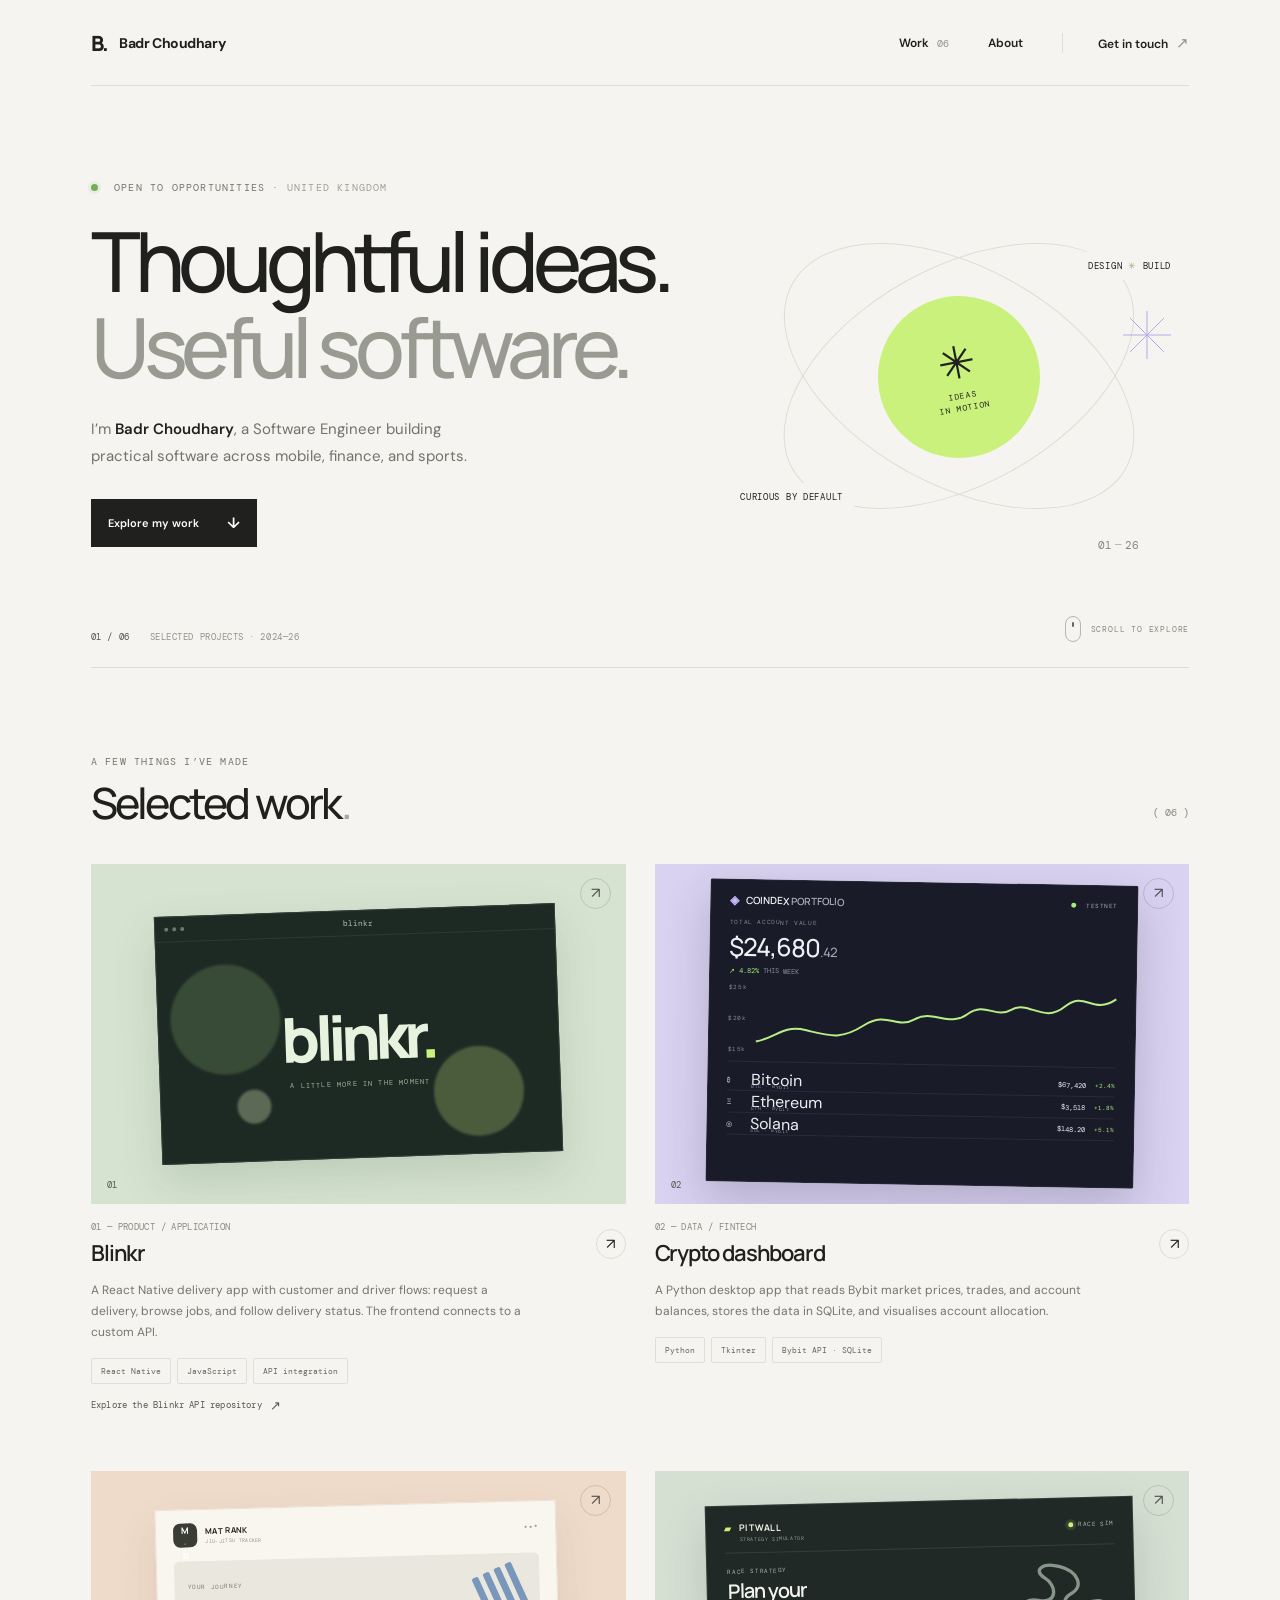
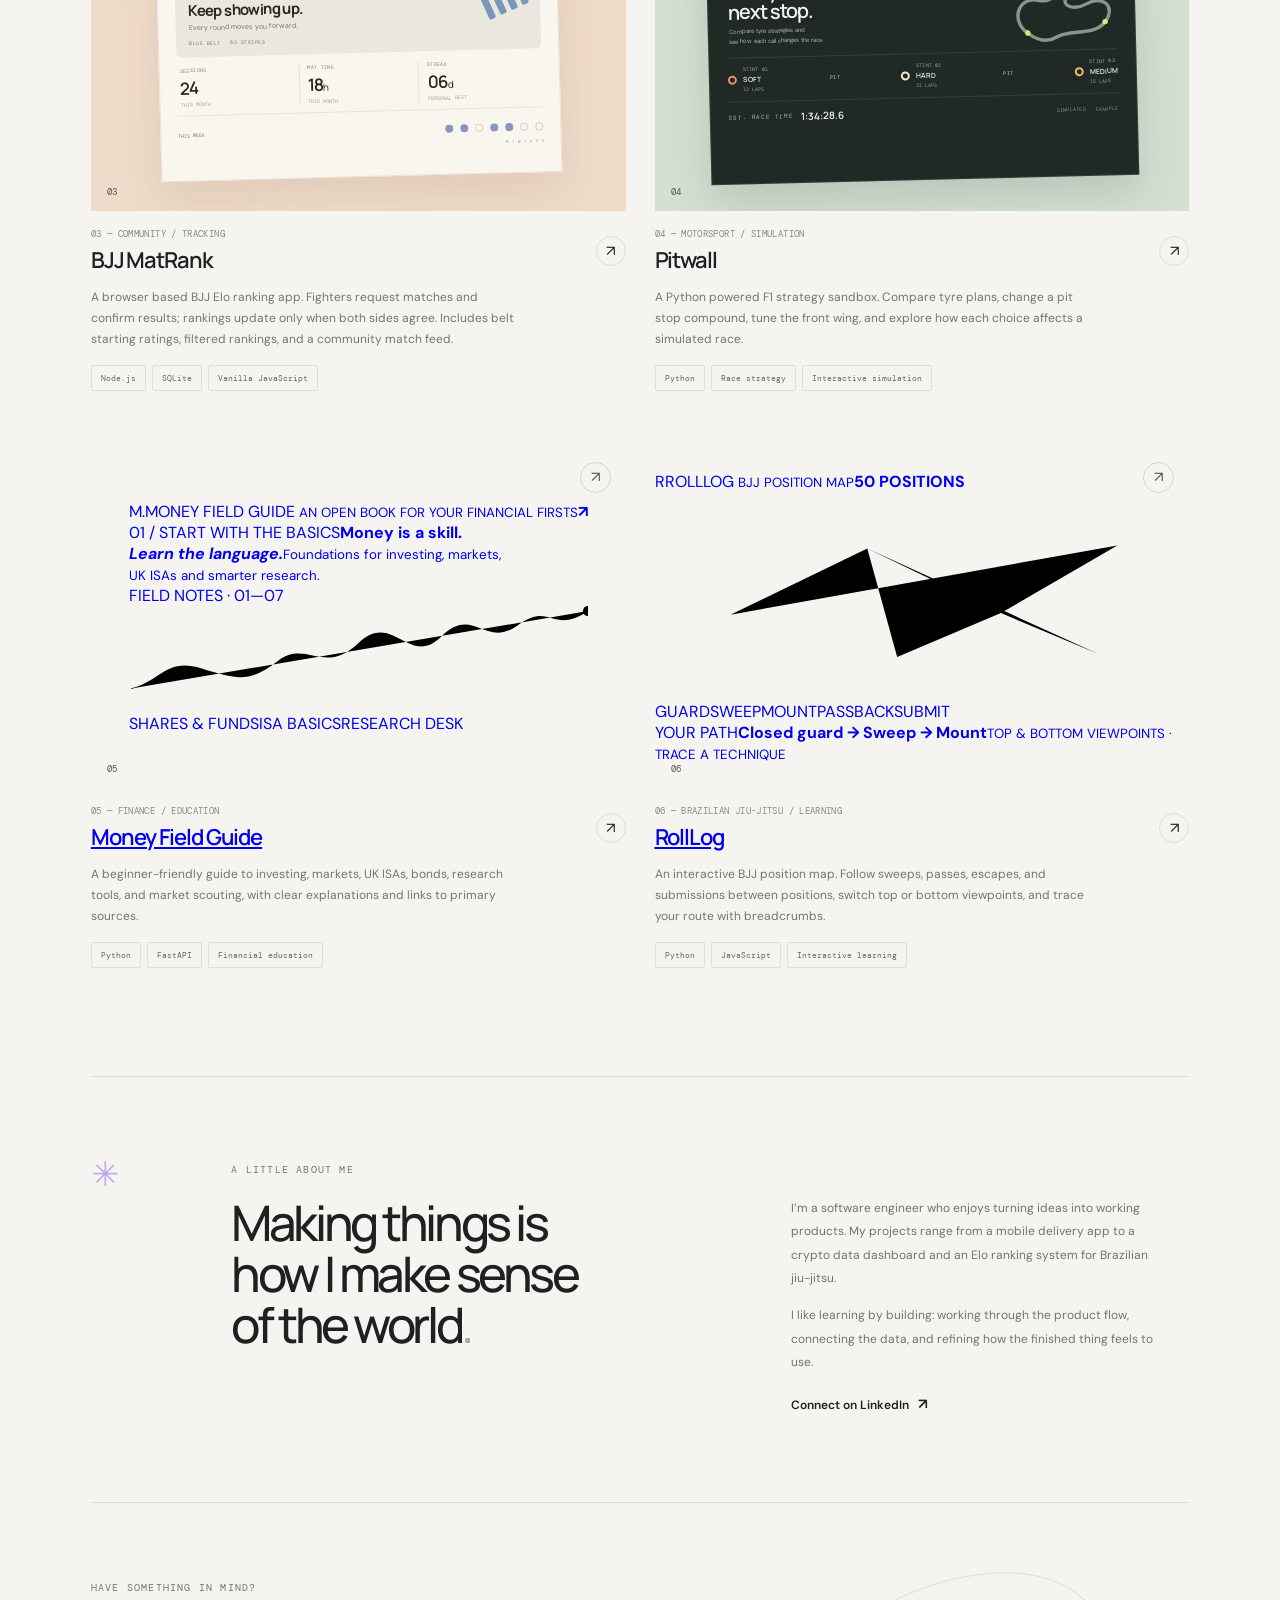
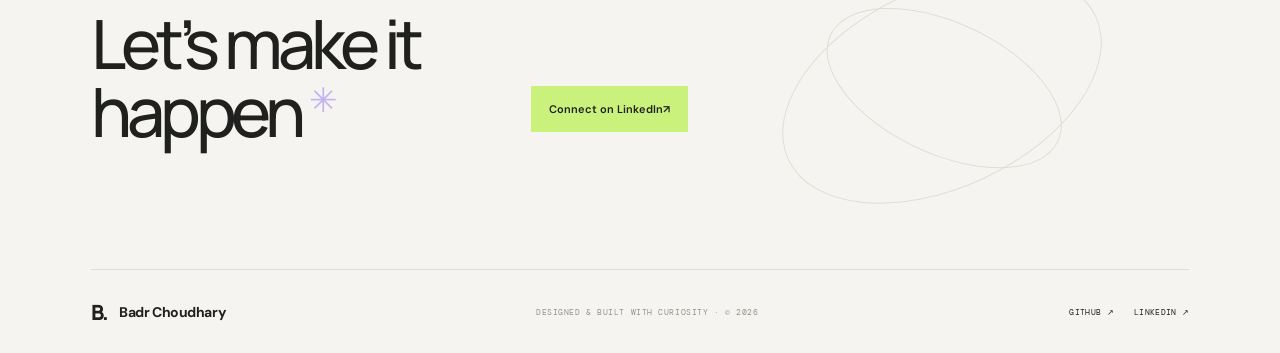
==== commit 68a9fb38: "Add Money Guide and RollLog website cards" ====
--- a/index.html
+++ b/index.html
@@ -4,7 +4,7 @@
     <meta charset="UTF-8" />
     <meta name="viewport" content="width=device-width, initial-scale=1.0" />
     <meta name="theme-color" content="#f5f4f0" />
-    <meta name="description" content="Software engineering portfolio of Badr Choudhary: Blinkr, a crypto dashboard, and BJJ MatRank." />
+    <meta name="description" content="Software engineering portfolio of Badr Choudhary, featuring Blinkr, Crypto Dashboard, BJJ MatRank, Pitwall, Money Field Guide, and RollLog." />
     <meta property="og:title" content="Badr Choudhary — Software Engineer" />
     <meta property="og:description" content="Selected software projects in mobile, fintech, and Brazilian jiu-jitsu." />
     <meta property="og:type" content="website" />
@@ -20,7 +20,7 @@
       <header class="topbar">
         <a class="wordmark" href="#top" aria-label="Badr Choudhary portfolio home"><span class="wordmark-mark">B.</span> <span data-name>Badr Choudhary</span></a>
         <nav class="desktop-nav" aria-label="Main navigation">
-          <a href="#work">Work <span>04</span></a>
+          <a href="#work">Work <span>06</span></a>
           <a href="#about">About</a>
           <a class="nav-contact" href="https://www.linkedin.com/in/badr-choudhary/" target="_blank" rel="noreferrer">Get in touch <span aria-hidden="true">↗</span></a>
         </nav>
@@ -34,7 +34,7 @@
             <h1>Thoughtful ideas.<br /><span>Useful software.</span></h1>
             <p class="hero-intro">I’m <strong>Badr Choudhary</strong>, a <span data-role>Software Engineer</span> building practical software across mobile, finance, and sports.</p>
             <div class="hero-actions"><a class="button button-dark" href="#work">Explore my work <span>↓</span></a></div>
-            <div class="hero-footnote"><span class="mono">01 / 04</span><span>SELECTED PROJECTS · 2024—26</span></div>
+            <div class="hero-footnote"><span class="mono">01 / 06</span><span>SELECTED PROJECTS · 2024—26</span></div>
           </div>
           <div class="hero-art" aria-label="Abstract portfolio illustration">
             <div class="orbit orbit-one"></div><div class="orbit orbit-two"></div>
@@ -47,7 +47,7 @@
         </section>
 
         <section class="work-section" id="work">
-          <div class="section-heading"><div><p class="eyebrow">A FEW THINGS I’VE MADE</p><h2>Selected work<span class="heading-period">.</span></h2></div><span class="section-count mono">( 04 )</span></div>
+          <div class="section-heading"><div><p class="eyebrow">A FEW THINGS I’VE MADE</p><h2>Selected work<span class="heading-period">.</span></h2></div><span class="section-count mono">( 06 )</span></div>
           <div class="project-grid">
             <article class="project-card project-blinkr">
               <a class="project-visual blinkr-visual" data-repo="blinkr" href="#" target="_blank" rel="noreferrer" aria-label="View Blinkr on GitHub">
@@ -89,6 +89,26 @@
               <p class="project-desc">A Python powered F1 strategy sandbox. Compare tyre plans, change a pit stop compound, tune the front wing, and explore how each choice affects a simulated race.</p>
               <div class="tag-list"><span>Python</span><span>Race strategy</span><span>Interactive simulation</span></div>
             </article>
+
+            <article class="project-card project-money-guide">
+              <a class="project-visual money-visual" href="https://badrc15.github.io/money-field-guide/" target="_blank" rel="noreferrer" aria-label="Open Money Field Guide website">
+                <div class="money-window" aria-hidden="true"><div class="money-top"><span class="money-mark">M.</span><span>MONEY FIELD GUIDE <small>AN OPEN BOOK FOR YOUR FINANCIAL FIRSTS</small></span><b>↗</b></div><div class="money-copy"><span>01 / START WITH THE BASICS</span><strong>Money is a skill.<br /><i>Learn the language.</i></strong><small>Foundations for investing, markets,<br />UK ISAs and smarter research.</small></div><div class="money-chart"><span>FIELD NOTES · 01—07</span><svg viewBox="0 0 360 80" preserveAspectRatio="none"><path d="M0 65 C25 60 28 40 57 49 S95 60 117 43 153 55 180 29 220 49 245 24 279 34 305 15 332 23 360 4"/><circle cx="360" cy="4" r="4"/></svg></div><div class="money-topics"><span>SHARES & FUNDS</span><span>ISA BASICS</span><span>RESEARCH DESK</span></div></div>
+                <span class="visual-arrow">↗</span><span class="project-index mono">05</span>
+              </a>
+              <div class="project-meta"><div><p class="project-type">05 — FINANCE / EDUCATION</p><h3><a class="project-title-link" href="https://badrc15.github.io/money-field-guide/" target="_blank" rel="noreferrer">Money Field Guide</a></h3></div><a class="project-open" href="https://badrc15.github.io/money-field-guide/" target="_blank" rel="noreferrer" aria-label="Open Money Field Guide website">↗</a></div>
+              <p class="project-desc">A beginner-friendly guide to investing, markets, UK ISAs, bonds, research tools, and market scouting, with clear explanations and links to primary sources.</p>
+              <div class="tag-list"><span>Python</span><span>FastAPI</span><span>Financial education</span></div>
+            </article>
+
+            <article class="project-card project-rolllog">
+              <a class="project-visual rolllog-visual" href="https://badrc15.github.io/rolllog/" target="_blank" rel="noreferrer" aria-label="Open RollLog website">
+                <div class="rolllog-window" aria-hidden="true"><div class="rolllog-top"><span class="rolllog-mark">R</span><span>ROLLLOG <small>BJJ POSITION MAP</small></span><b>50 POSITIONS</b></div><div class="rolllog-map"><svg viewBox="0 0 340 130" preserveAspectRatio="none"><path d="M48 78 L135 36 L220 77 L294 34 M135 36 L154 105 L220 77 L282 103"/><path d="M48 78 L154 105"/></svg><span class="map-node node-a">GUARD</span><span class="map-node node-b">SWEEP</span><span class="map-node node-c">MOUNT</span><span class="map-node node-d">PASS</span><span class="map-node node-e">BACK</span><span class="map-node node-f">SUBMIT</span></div><div class="rolllog-path"><span>YOUR PATH</span><b>Closed guard <i>→</i> Sweep <i>→</i> Mount</b><small>TOP & BOTTOM VIEWPOINTS · TRACE A TECHNIQUE</small></div></div>
+                <span class="visual-arrow">↗</span><span class="project-index mono">06</span>
+              </a>
+              <div class="project-meta"><div><p class="project-type">06 — BRAZILIAN JIU-JITSU / LEARNING</p><h3><a class="project-title-link" href="https://badrc15.github.io/rolllog/" target="_blank" rel="noreferrer">RollLog</a></h3></div><a class="project-open" href="https://badrc15.github.io/rolllog/" target="_blank" rel="noreferrer" aria-label="Open RollLog website">↗</a></div>
+              <p class="project-desc">An interactive BJJ position map. Follow sweeps, passes, escapes, and submissions between positions, switch top or bottom viewpoints, and trace your route with breadcrumbs.</p>
+              <div class="tag-list"><span>Python</span><span>JavaScript</span><span>Interactive learning</span></div>
+            </article>
           </div>
         </section>
 
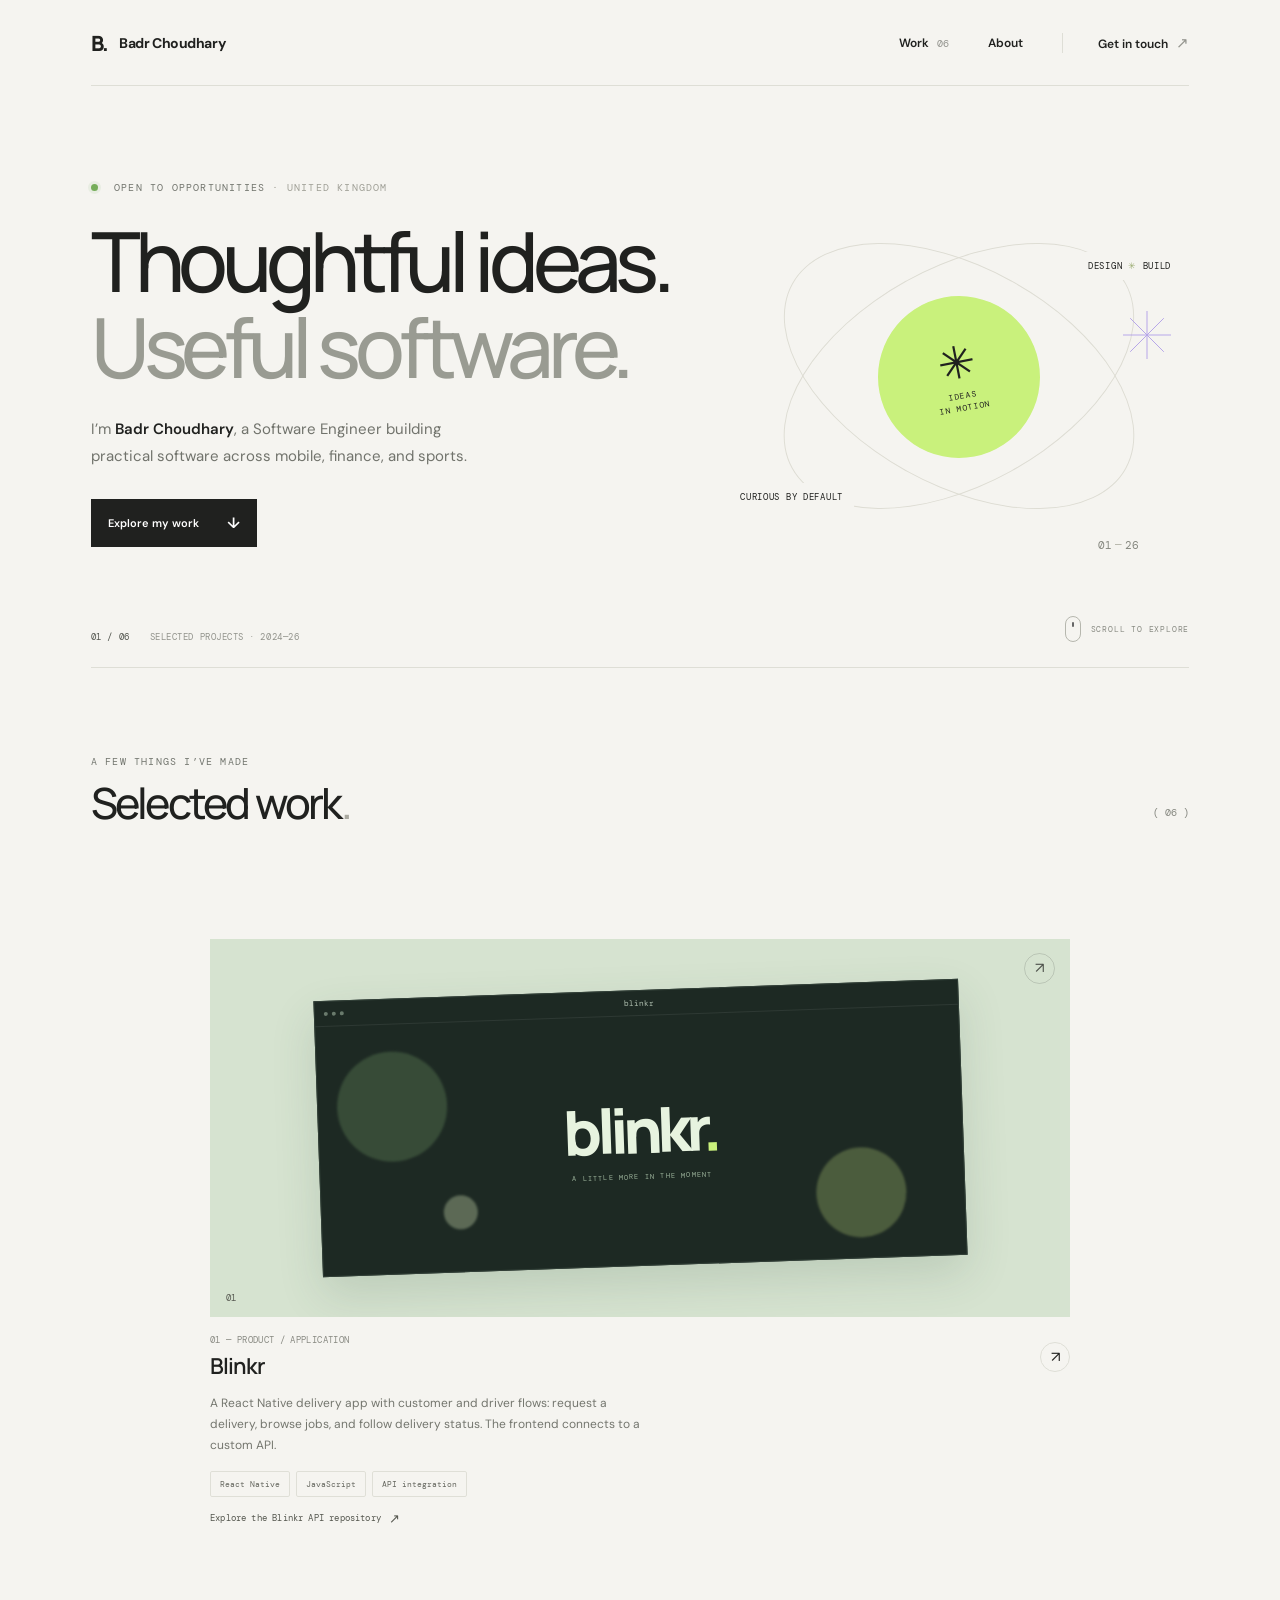
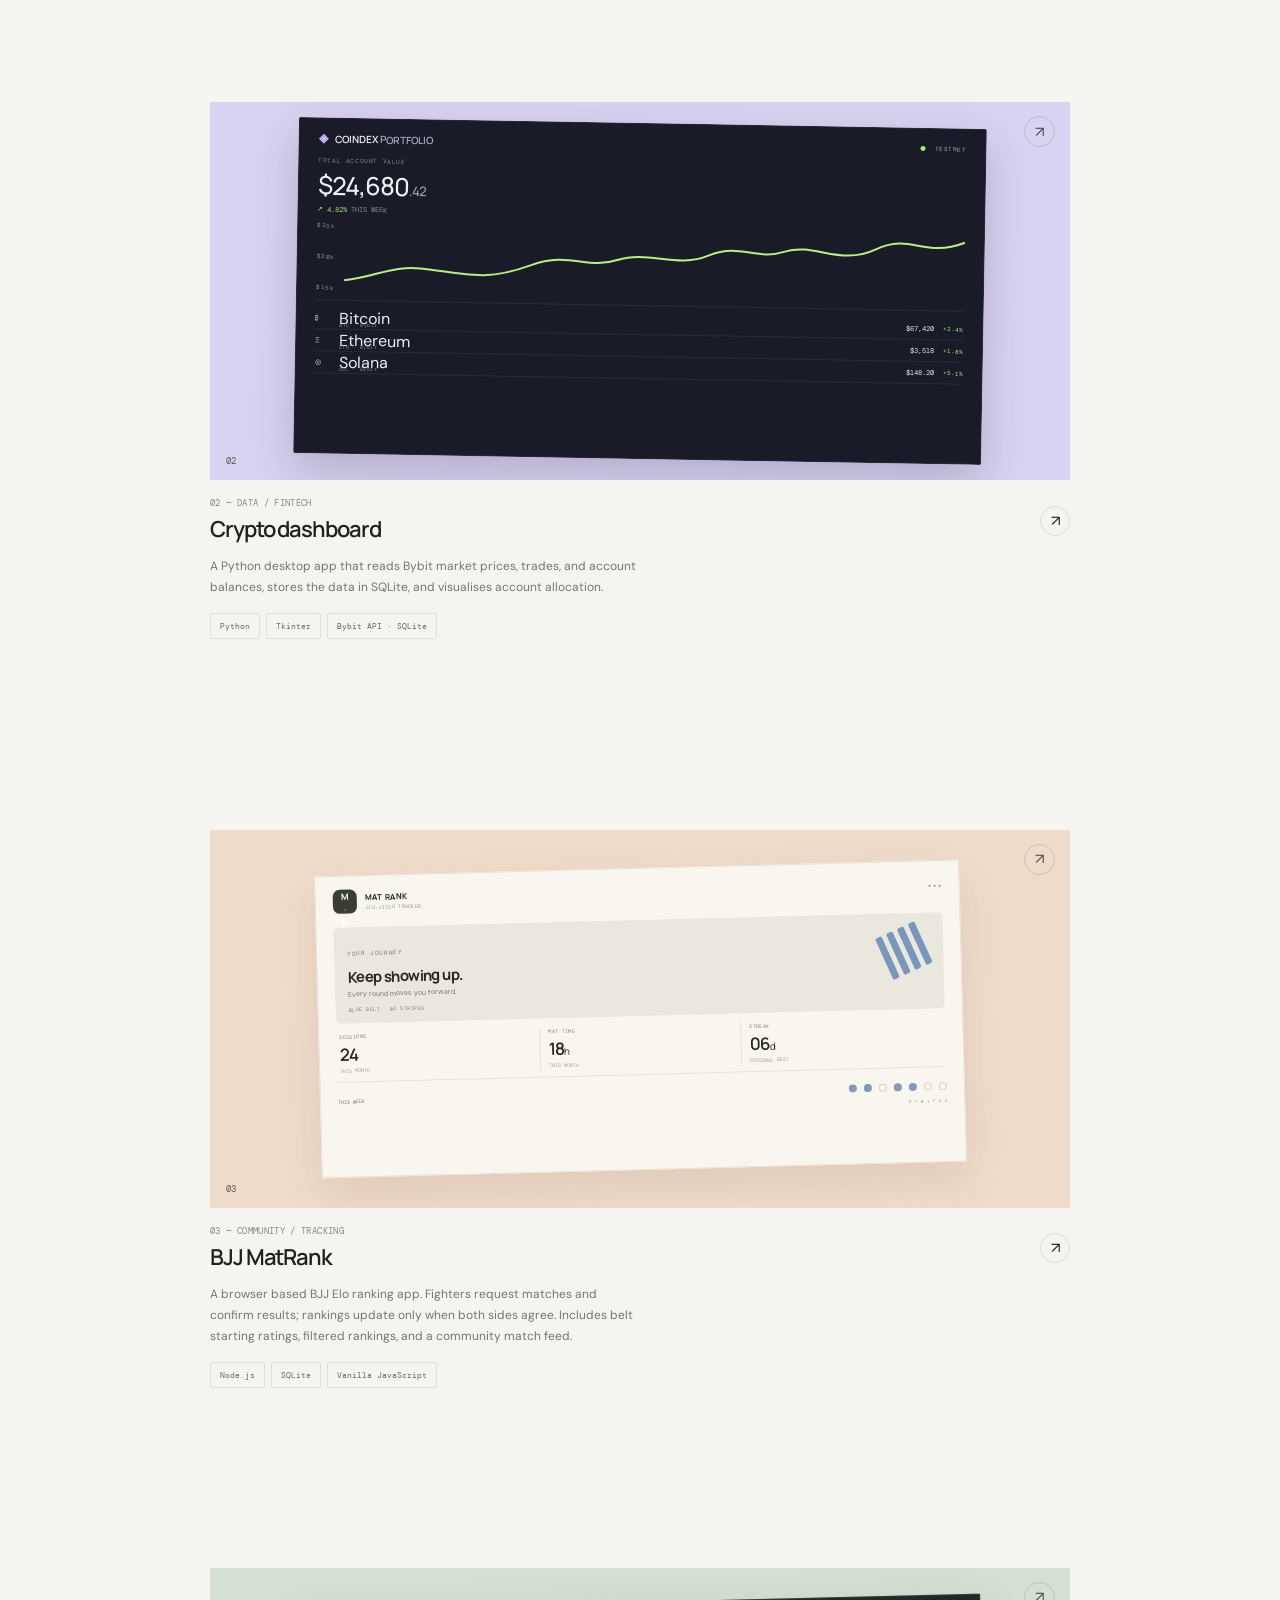
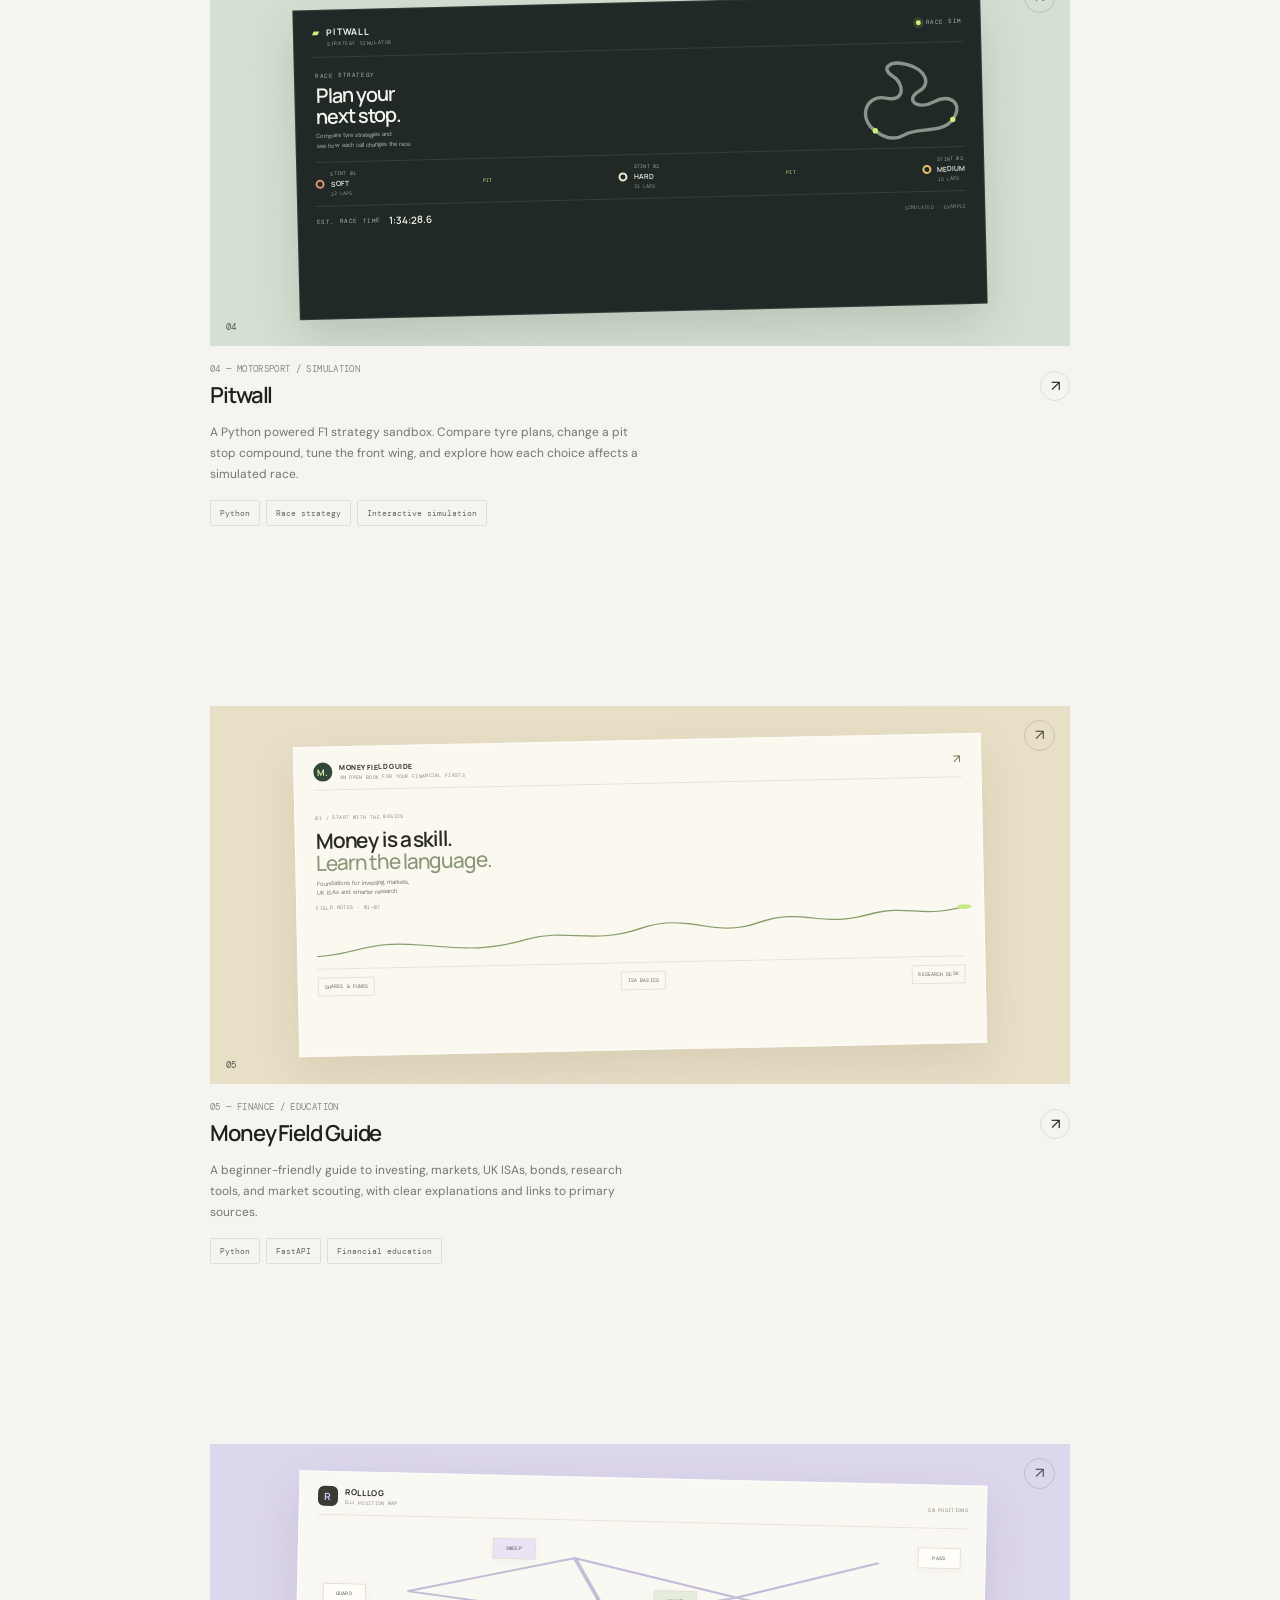
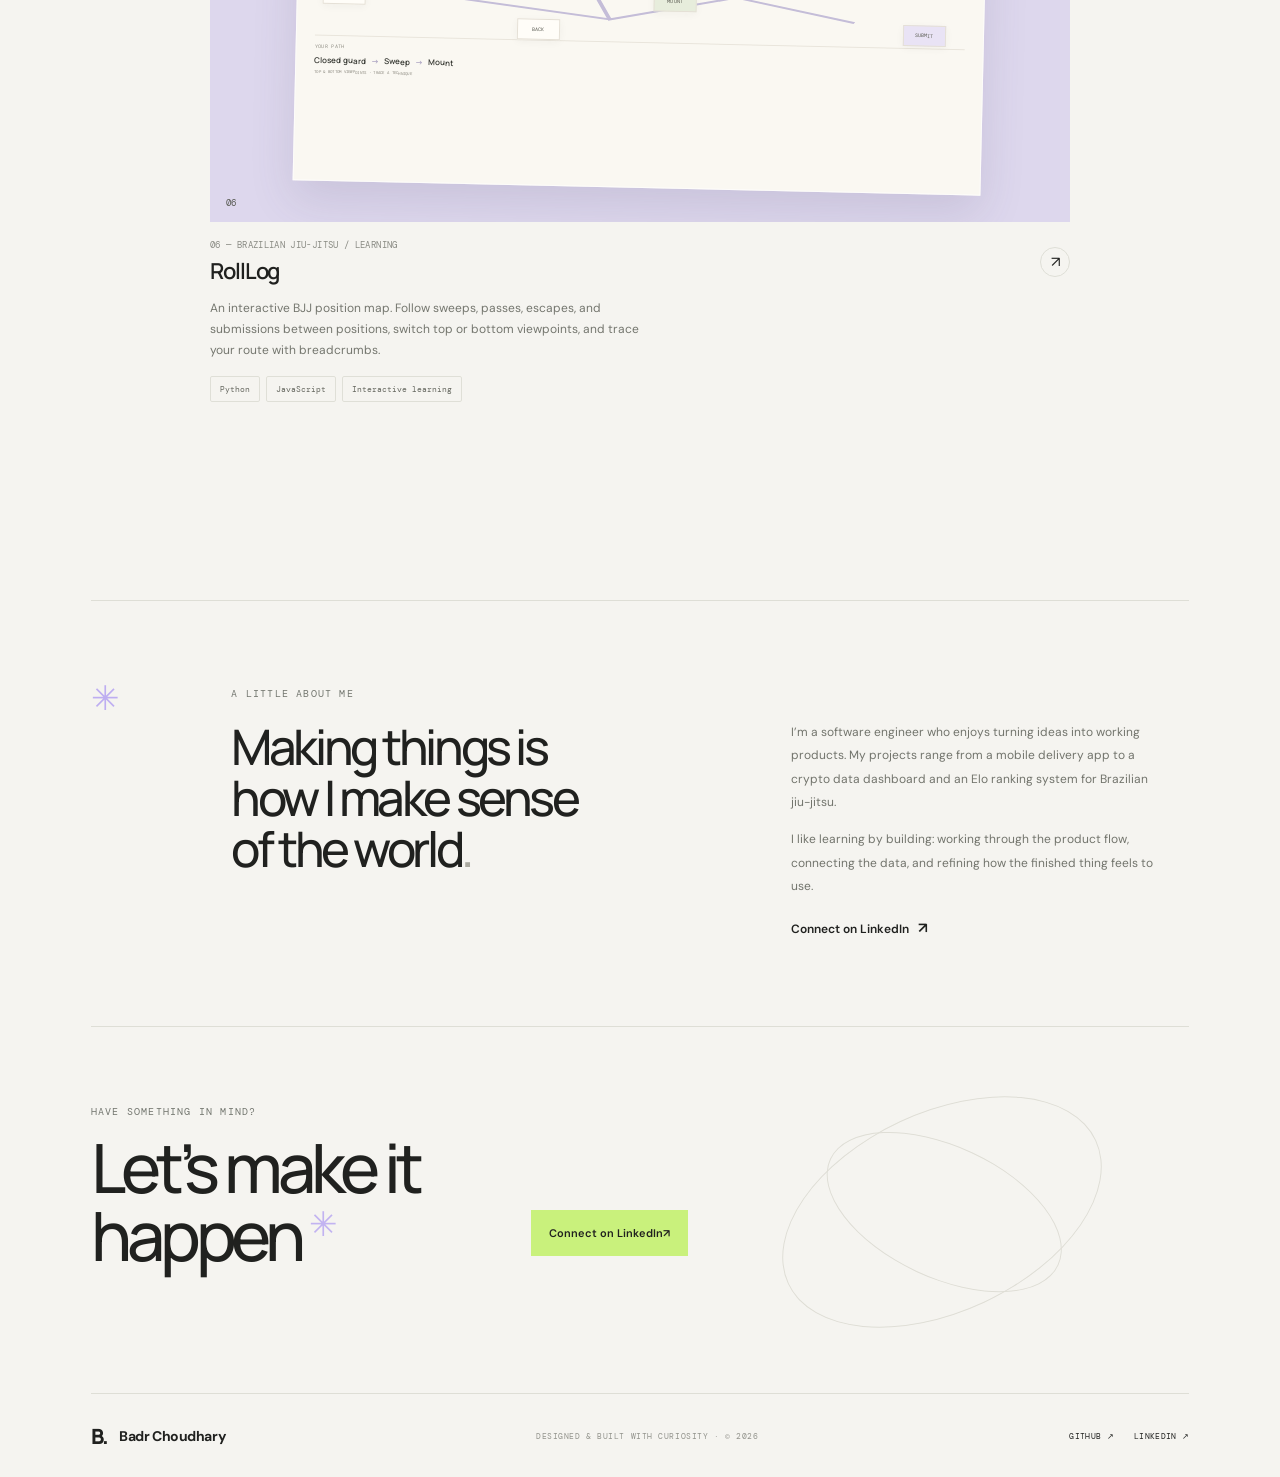
==== commit 95565617: "Refresh portfolio stylesheet cache" ====
--- a/index.html
+++ b/index.html
@@ -12,7 +12,7 @@
     <link rel="preconnect" href="https://fonts.googleapis.com" />
     <link rel="preconnect" href="https://fonts.gstatic.com" crossorigin />
     <link href="https://fonts.googleapis.com/css2?family=DM+Mono:wght@400;500&family=DM+Sans:wght@400;500;600;700&family=Manrope:wght@400;500;600;700;800&display=swap" rel="stylesheet" />
-    <link rel="stylesheet" href="styles.css" />
+    <link rel="stylesheet" href="styles.css?v=cards-20260926" />
     <script src="script.js" defer></script>
   </head>
   <body>
--- a/styles.css
+++ b/styles.css
@@ -46,3 +46,73 @@
 .line-chart{height:68px}
 .crypto-coins div{min-height:19px}
 @media(max-width:680px){.crypto-window{height:89%;padding-top:11px;padding-bottom:7px}}
+
+
+/* Money Field Guide and RollLog portfolio card artwork */
+.money-visual{background:#e8dfc7}
+.money-window{width:80%;height:82%;padding:15px 19px 12px;background:#fbf8ef;color:#292a25;box-shadow:0 18px 45px #675c3920;transform:rotate(-1.2deg);overflow:hidden;border:1px solid #ffffffaa}
+.money-top{display:flex;align-items:center;gap:7px;padding-bottom:8px;border-bottom:1px solid #e7e3d7;font:700 7px var(--display);letter-spacing:.06em}
+.money-mark{width:19px;height:19px;display:grid;place-items:center;background:#334739;color:#d7efa6;border-radius:50%;font:700 9px var(--display)}
+.money-top small{display:block;margin-top:2px;color:#88897d;font:5px var(--mono);letter-spacing:.06em}
+.money-top>b{margin-left:auto;font:12px var(--sans);color:#647451}
+.money-copy{padding:13px 1px 5px}
+.money-copy>span,.money-chart>span{color:#8b8b7d;font:5px var(--mono);letter-spacing:.08em}
+.money-copy strong{display:block;margin-top:5px;font:600 21px/1.07 var(--display);letter-spacing:-.055em}
+.money-copy strong i{font-weight:500;color:#899779;font-style:normal}
+.money-copy small{display:block;margin-top:5px;color:#77786f;font-size:6px;line-height:1.5}
+.money-chart{height:65px;position:relative;margin-top:2px;border-bottom:1px solid #e8e4d8}
+.money-chart>span{position:absolute;left:0;top:0}
+.money-chart svg{position:absolute;left:0;bottom:3px;width:100%;height:48px;overflow:visible}
+.money-chart path{fill:none;stroke:#879d69;stroke-width:2}
+.money-chart circle{fill:#c6e986}
+.money-topics{display:flex;justify-content:space-between;gap:4px;padding-top:8px}
+.money-topics span{padding:5px 6px;border:1px solid #e5e2d8;color:#66695e;font:5px var(--mono);letter-spacing:.02em}
+.rolllog-visual{background:#ddd7ed}
+.rolllog-window{width:80%;height:82%;padding:14px 18px 12px;background:#faf8f2;color:#292923;box-shadow:0 18px 45px #51466d24;transform:rotate(1.3deg);overflow:hidden;border:1px solid #ffffffaa}
+.rolllog-top{display:flex;align-items:center;gap:7px;padding-bottom:8px;border-bottom:1px solid #e9e5dc}
+.rolllog-mark{width:20px;height:20px;display:grid;place-items:center;border-radius:6px;background:#393b35;color:#d2c7f1;font:700 10px var(--display)}
+.rolllog-top>span:nth-child(2){font:700 8px var(--display);letter-spacing:.08em}
+.rolllog-top small{display:block;margin-top:2px;color:#8e8c83;font:5px var(--mono);letter-spacing:.06em}
+.rolllog-top>b{margin-left:auto;color:#858478;font:5px var(--mono);letter-spacing:.06em}
+.rolllog-map{height:114px;position:relative;margin:6px 0 0}
+.rolllog-map svg{position:absolute;inset:0;width:100%;height:100%;overflow:visible}
+.rolllog-map svg path{fill:none;stroke:#c4bdd8;stroke-width:2.2}
+.map-node{position:absolute;min-width:43px;padding:6px 5px;border:1px solid #e5e0d6;background:#fffdf8;text-align:center;color:#57584f;font:5px var(--mono);letter-spacing:.03em;box-shadow:0 2px 8px #3733260b}
+.node-a{left:1%;top:54%}.node-b{left:27%;top:11%;background:#e9e3f5}.node-c{left:52%;top:54%;background:#e7eddc}.node-d{right:1%;top:11%}.node-e{left:31%;bottom:0%}.node-f{right:3%;bottom:2%;background:#e9e3f5}
+.rolllog-path{padding-top:7px;border-top:1px solid #e9e5dc}
+.rolllog-path>span,.rolllog-path small{display:block;color:#8c8a80;font:5px var(--mono);letter-spacing:.07em}
+.rolllog-path>b{display:block;margin:4px 0;color:#393b35;font:600 8px var(--display)}
+.rolllog-path>b i{padding:0 3px;color:#a49bbd;font-style:normal}
+.rolllog-path small{font-size:4px}
+.project-title-link{color:inherit;text-decoration:none}
+.project-title-link:hover{text-decoration:underline;text-decoration-color:#aaa99f;text-underline-offset:3px}
+@media(max-width:900px){.money-window,.rolllog-window{width:85%;padding-left:14px;padding-right:14px}.money-copy strong{font-size:19px}}
+@media(max-width:680px){.money-window,.rolllog-window{width:80%;height:82%;padding:14px 16px 11px}.money-topics span{padding:5px 4px;font-size:4px}}
+
+/* Scroll reveal and active project focus */
+.project-card{--card-accent:#b6c98f}
+.project-blinkr{--card-accent:#91aa81}.project-crypto{--card-accent:#b5a6e5}.project-matrank{--card-accent:#d5a37d}.project-pitwall{--card-accent:#91aa81}.project-money-guide{--card-accent:#a0b479}.project-rolllog{--card-accent:#a99acb}
+.project-card .project-visual{transition:box-shadow .35s ease,filter .35s ease,outline-color .35s ease}
+.project-card.is-current .project-visual{outline:2px solid var(--card-accent);outline-offset:3px;box-shadow:0 15px 38px #25251e1a}
+.project-card.is-current .project-meta h3{text-decoration:underline;text-decoration-color:var(--card-accent);text-decoration-thickness:3px;text-underline-offset:5px}
+.motion-ready .project-card{opacity:0;transform:translateY(24px) scale(.99);transition:opacity .65s ease,transform .65s cubic-bezier(.2,.7,.2,1)}
+.motion-ready .project-card:nth-child(even){transition-delay:90ms}
+.motion-ready .project-card.is-visible{opacity:1;transform:translateY(0) scale(1)}
+.motion-ready .project-card.is-visible.is-current{transform:translateY(-5px) scale(1)}
+@media(prefers-reduced-motion:reduce){.motion-ready .project-card{opacity:1;transform:none;transition:none}.project-card .project-visual{transition:none}.project-card.is-current .project-visual{box-shadow:none}}
+/* One focused project per scroll stop */
+html{scroll-snap-type:y proximity}
+.work-section{scroll-margin-top:3vh}
+.project-grid{grid-template-columns:minmax(0,860px);justify-content:center;row-gap:0}
+.project-card{min-width:0;min-height:82svh;display:flex;flex-direction:column;justify-content:center;padding:clamp(22px,4svh,42px) 0;scroll-snap-align:center;scroll-snap-stop:always;perspective:1000px}
+.project-card .project-visual{height:clamp(230px,42svh,390px);flex:0 0 auto;transform:translateZ(0);transition:box-shadow .5s ease,filter .5s ease,outline-color .5s ease,transform .65s cubic-bezier(.2,.8,.2,1)}
+.project-card.is-current .project-visual{outline:2px solid var(--card-accent);outline-offset:5px;box-shadow:0 26px 65px color-mix(in srgb,var(--card-accent) 35%,transparent);transform:translateY(-7px) scale(1.025)}
+.project-card.is-current .project-meta h3{text-decoration:underline;text-decoration-color:var(--card-accent);text-decoration-thickness:3px;text-underline-offset:6px}
+.project-card.is-current .project-index{color:var(--ink);font-weight:500}
+.motion-ready .project-card{opacity:0;filter:blur(8px);transform:translateY(76px) rotateX(7deg) scale(.91);transform-origin:center 65%;transition:opacity .8s ease,filter .8s ease,transform .9s cubic-bezier(.16,1,.3,1)}
+.motion-ready .project-card.is-visible{opacity:1;filter:blur(0);transform:translateY(0) rotateX(0) scale(1)}
+.motion-ready .project-card.is-visible.is-current{transform:translateY(-4px) rotateX(0) scale(1)}
+.motion-ready .project-card.is-visible .project-visual{animation:project-arrive .85s cubic-bezier(.16,1,.3,1) both}
+@keyframes project-arrive{0%{clip-path:inset(10% 8% 10% 8% round 18px);filter:saturate(.65)}100%{clip-path:inset(0 round 0);filter:saturate(1)}}
+@media(max-width:680px){.project-card{min-height:78svh;padding:22px 0;scroll-snap-align:start}.project-card .project-visual{height:clamp(220px,39svh,340px)}.motion-ready .project-card{transform:translateY(52px) scale(.94)}.motion-ready .project-card.is-visible{transform:translateY(0) scale(1)}.motion-ready .project-card.is-visible.is-current{transform:translateY(-3px) scale(1)}.project-card.is-current .project-visual{transform:translateY(-4px) scale(1.015)}}
+@media(prefers-reduced-motion:reduce){html{scroll-snap-type:none}.motion-ready .project-card,.motion-ready .project-card.is-visible,.motion-ready .project-card.is-visible.is-current{opacity:1;filter:none;transform:none;transition:none}.motion-ready .project-card.is-visible .project-visual{animation:none}.project-card .project-visual{transition:none}.project-card.is-current .project-visual{box-shadow:none;transform:none}}
